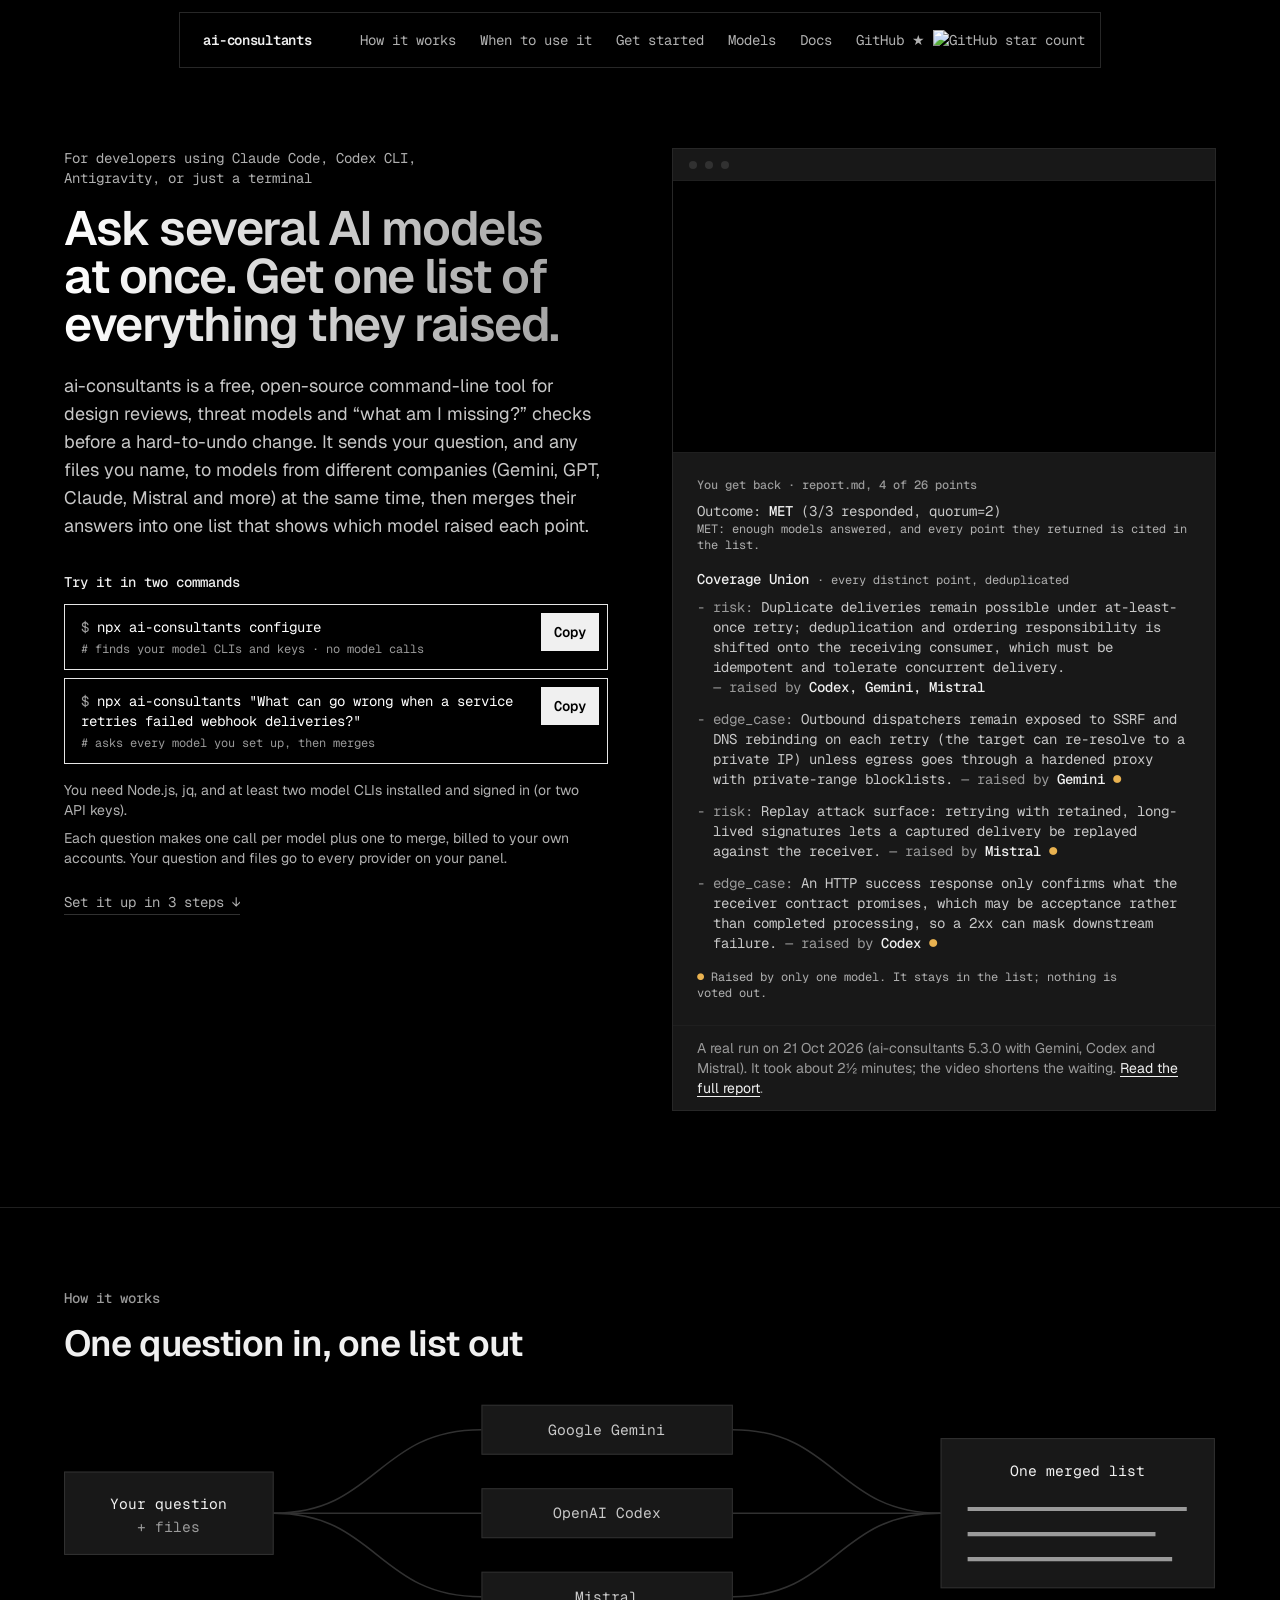
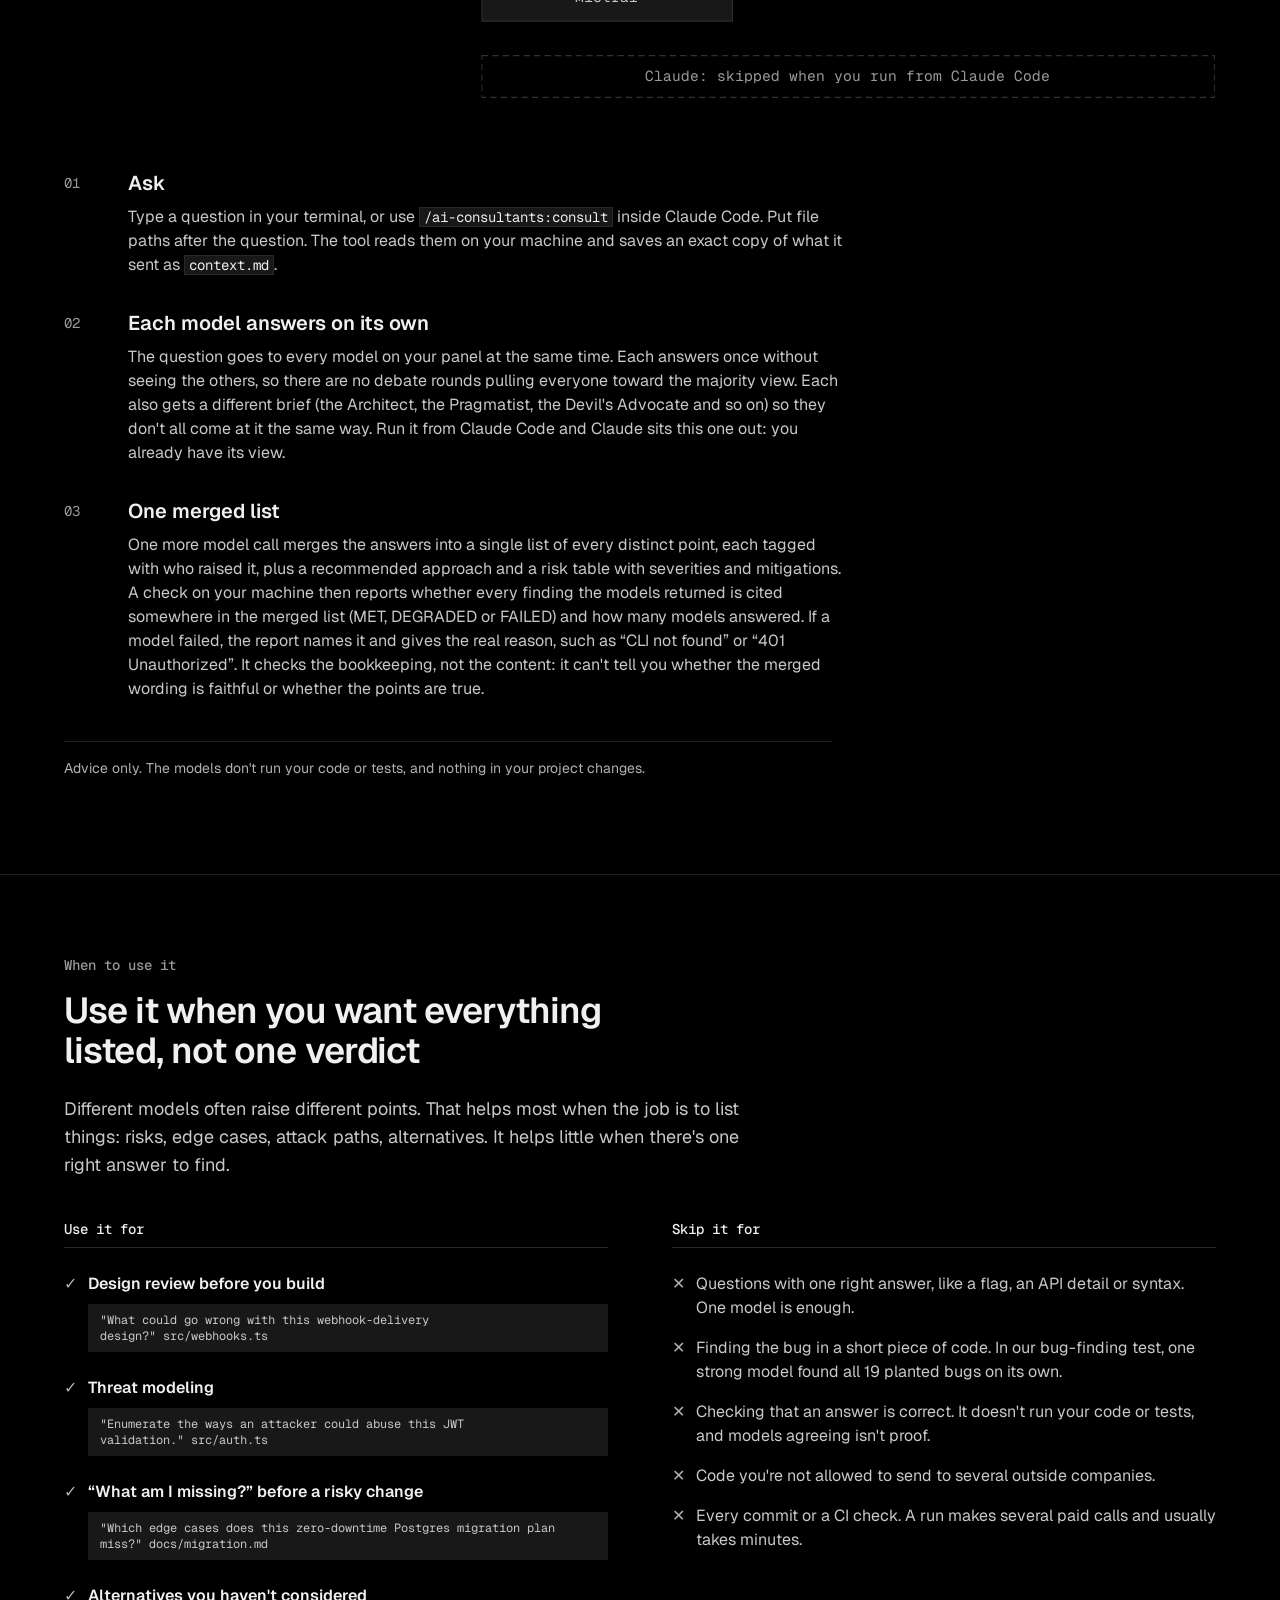
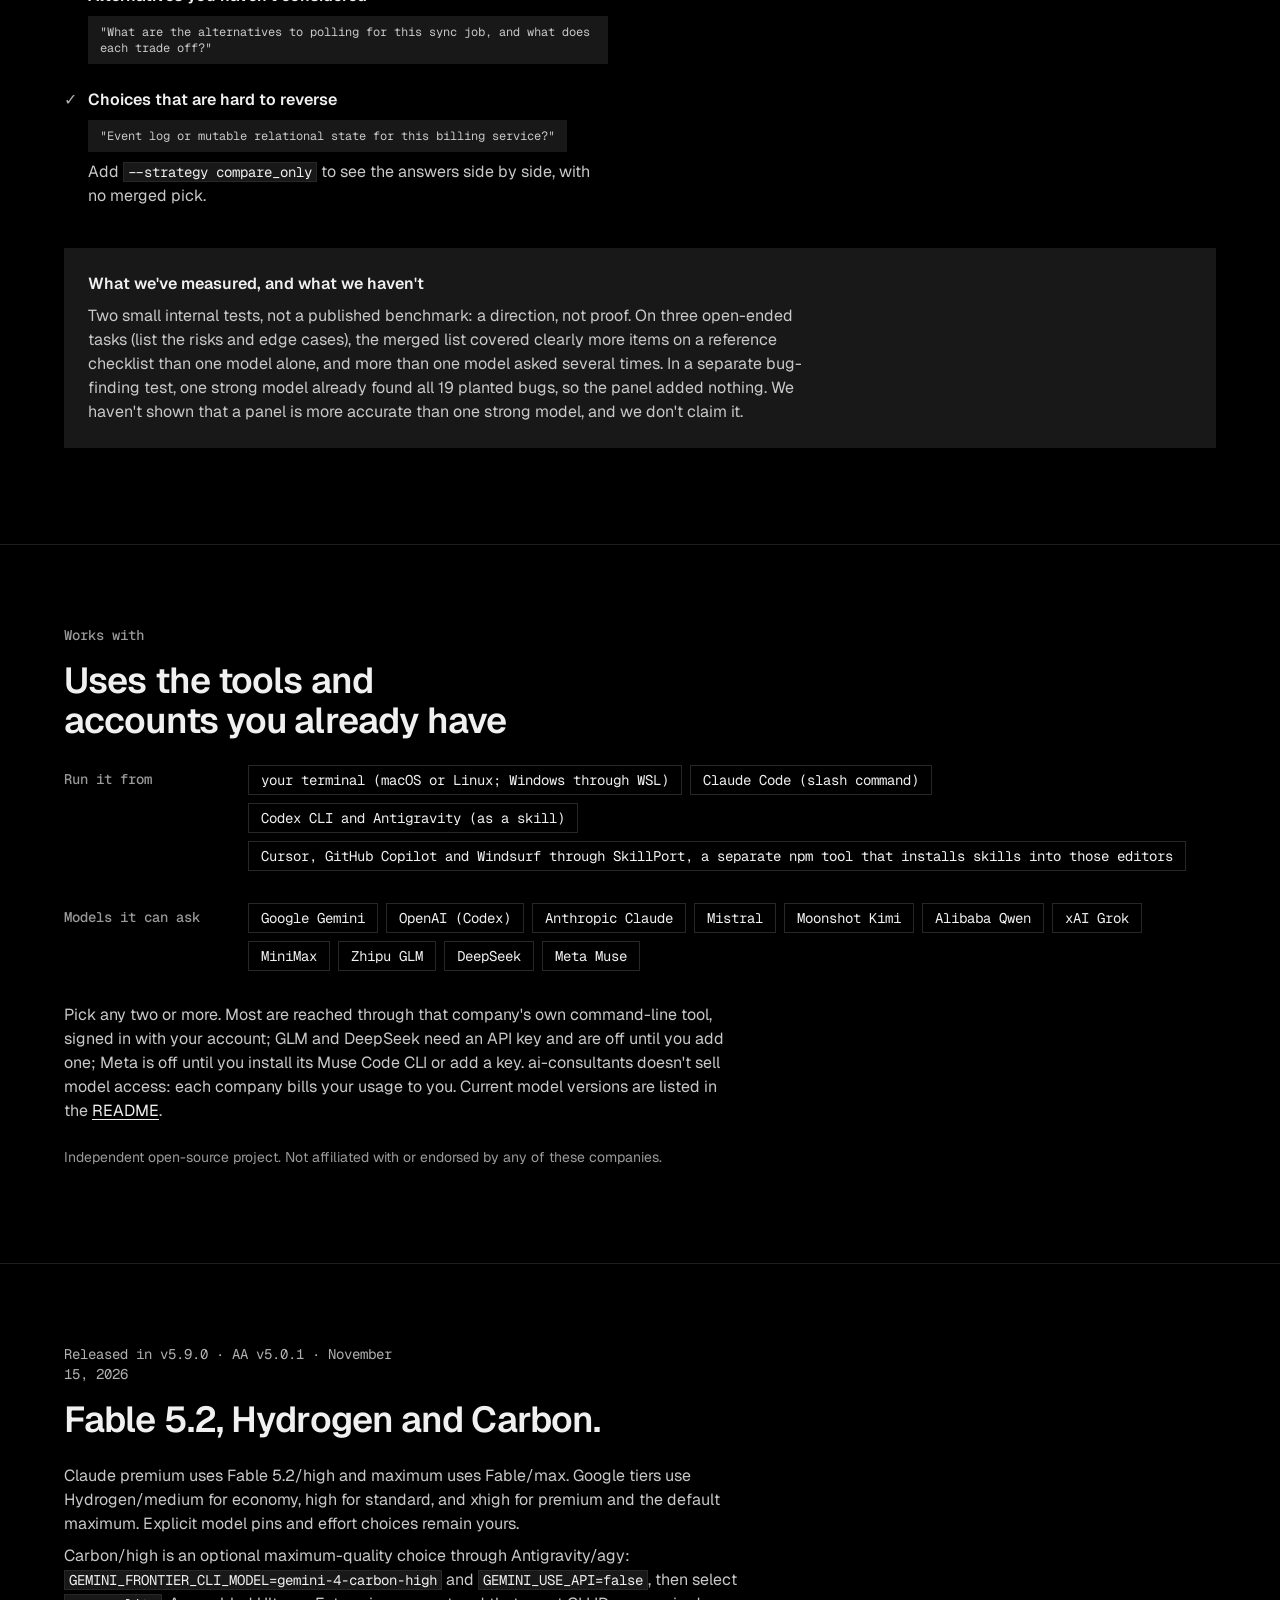
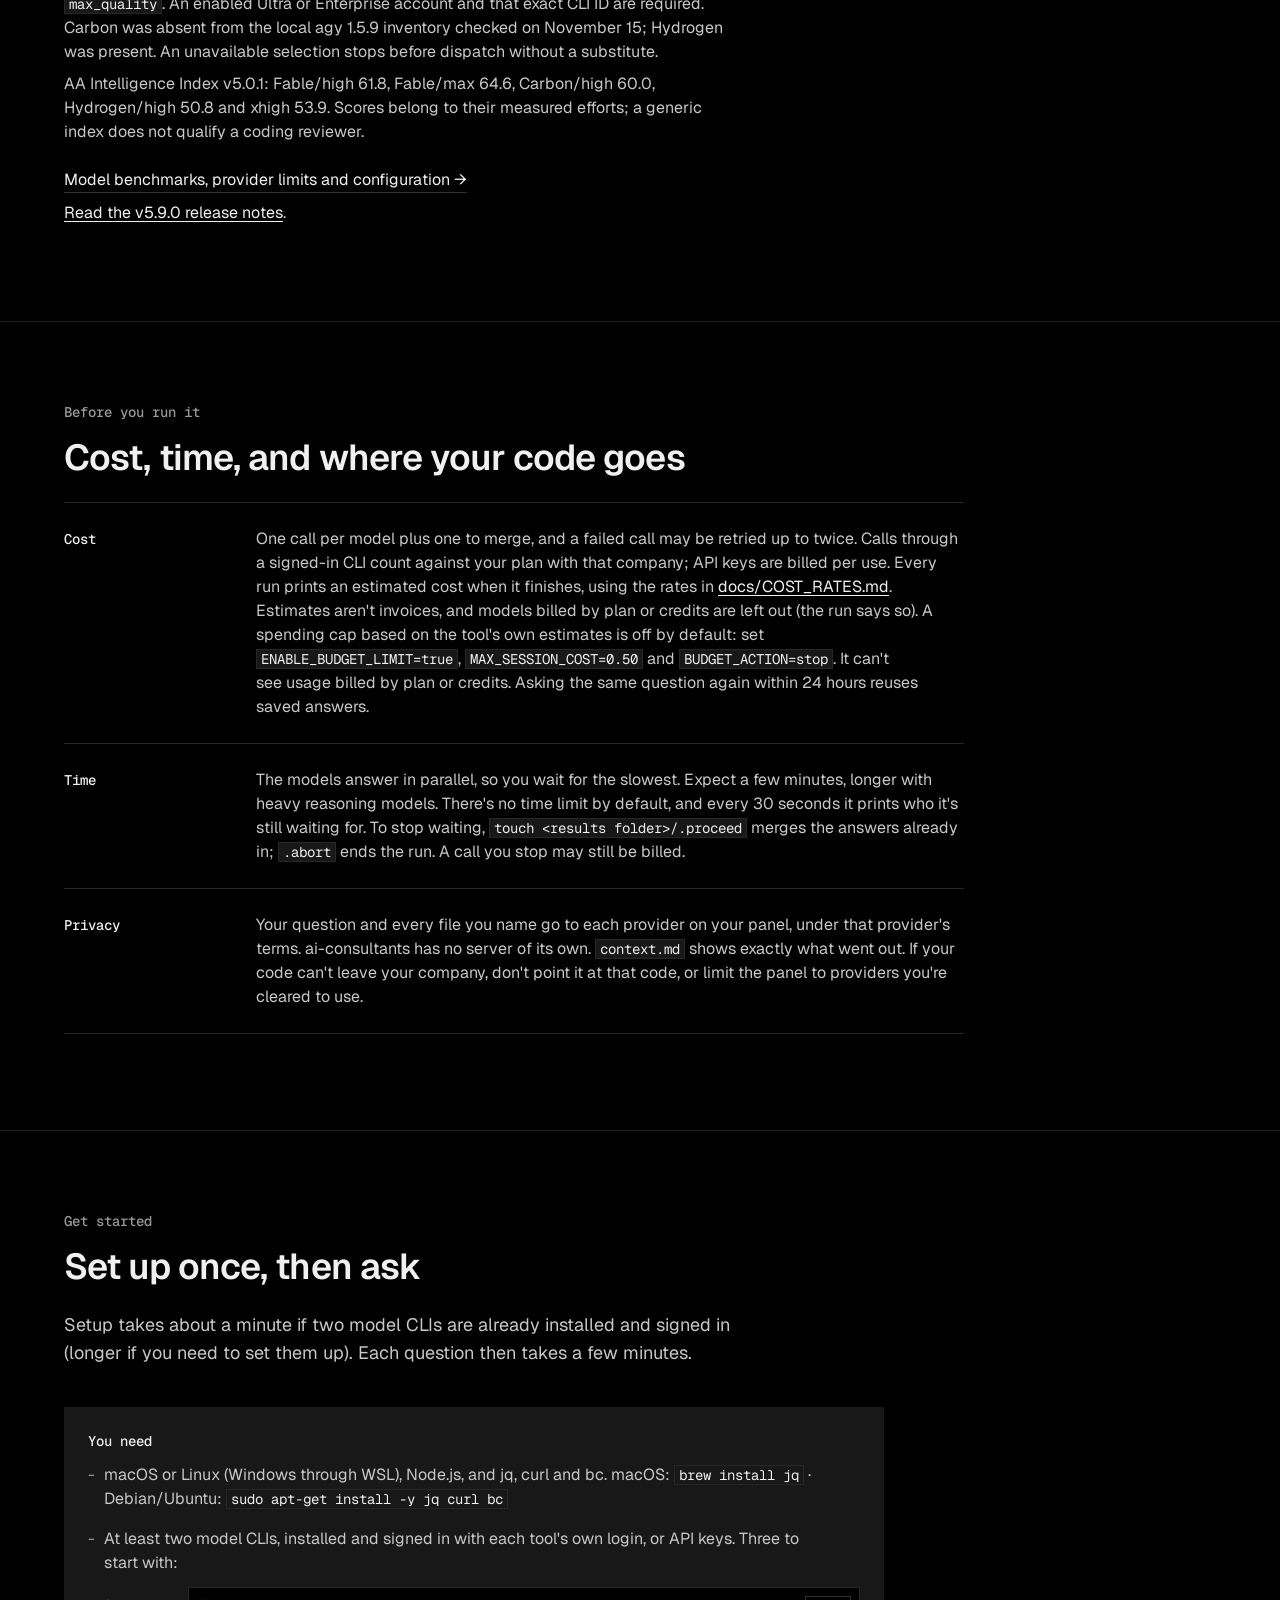
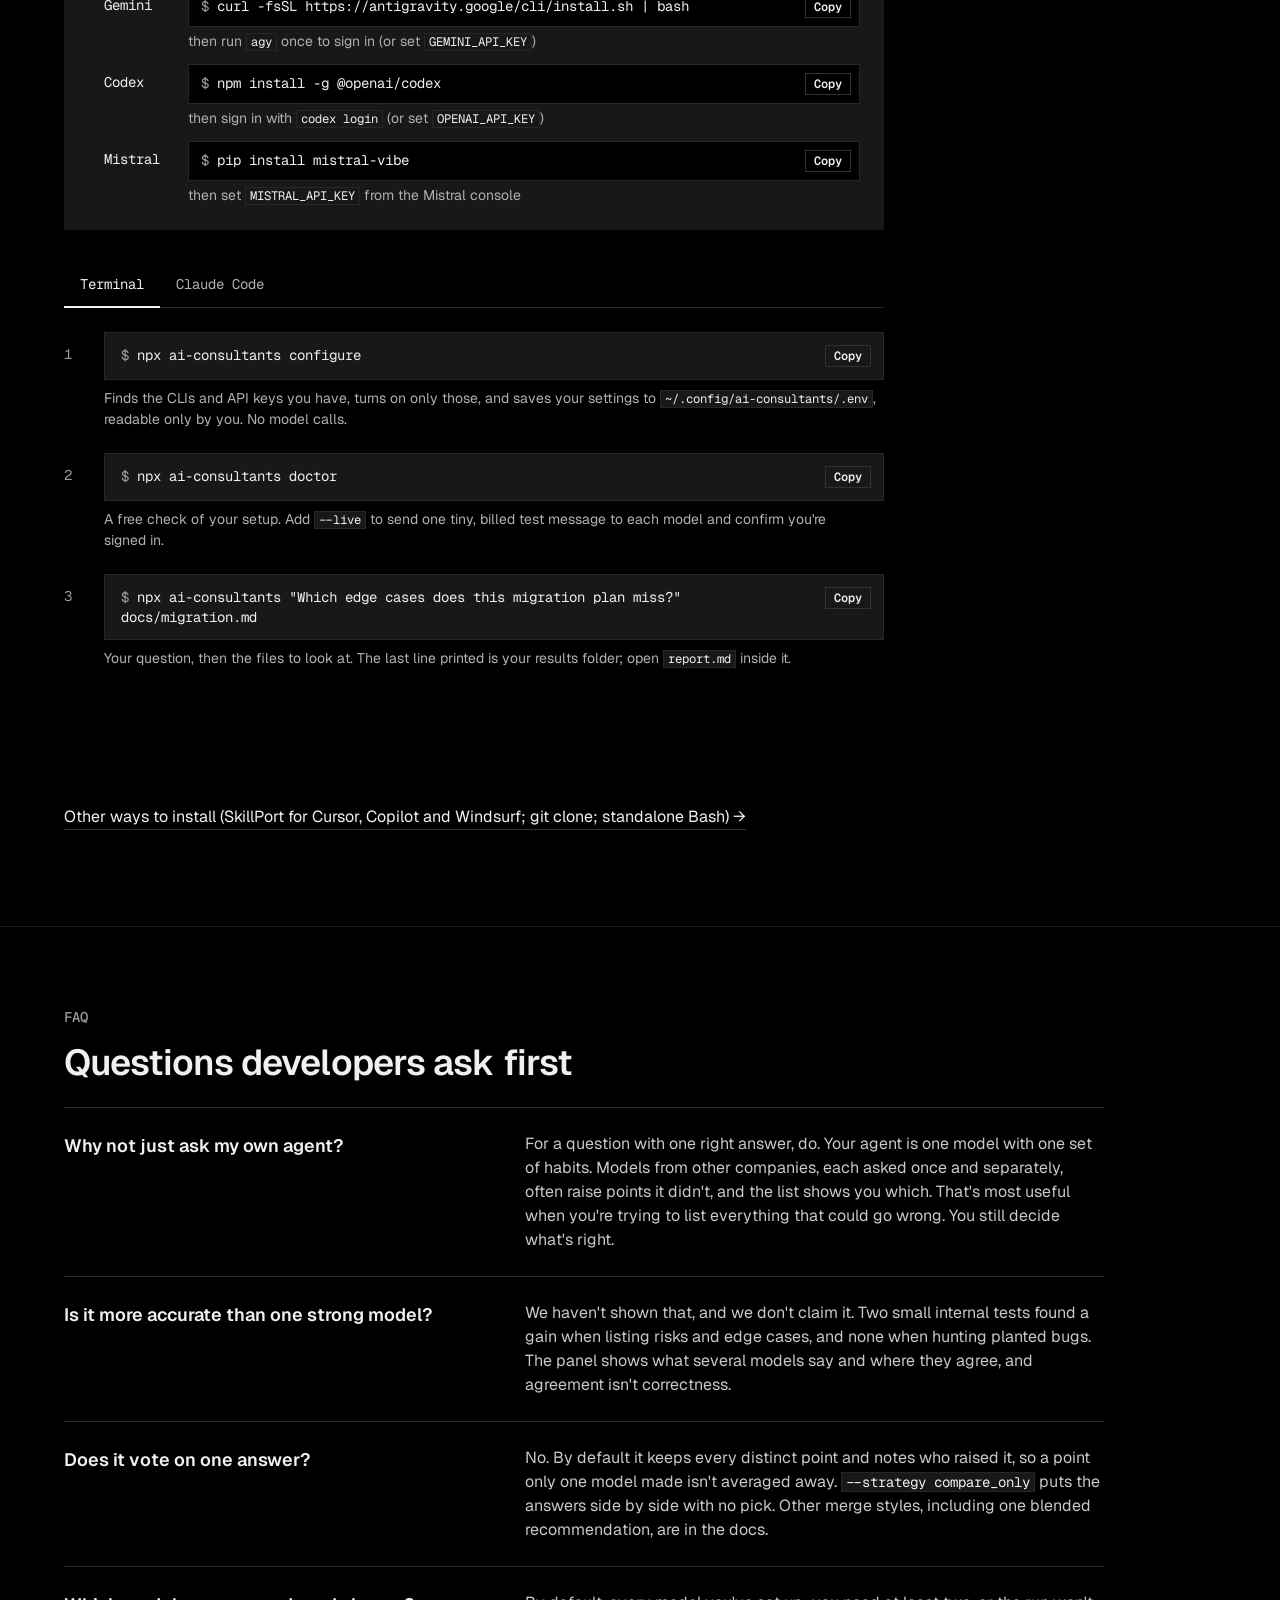
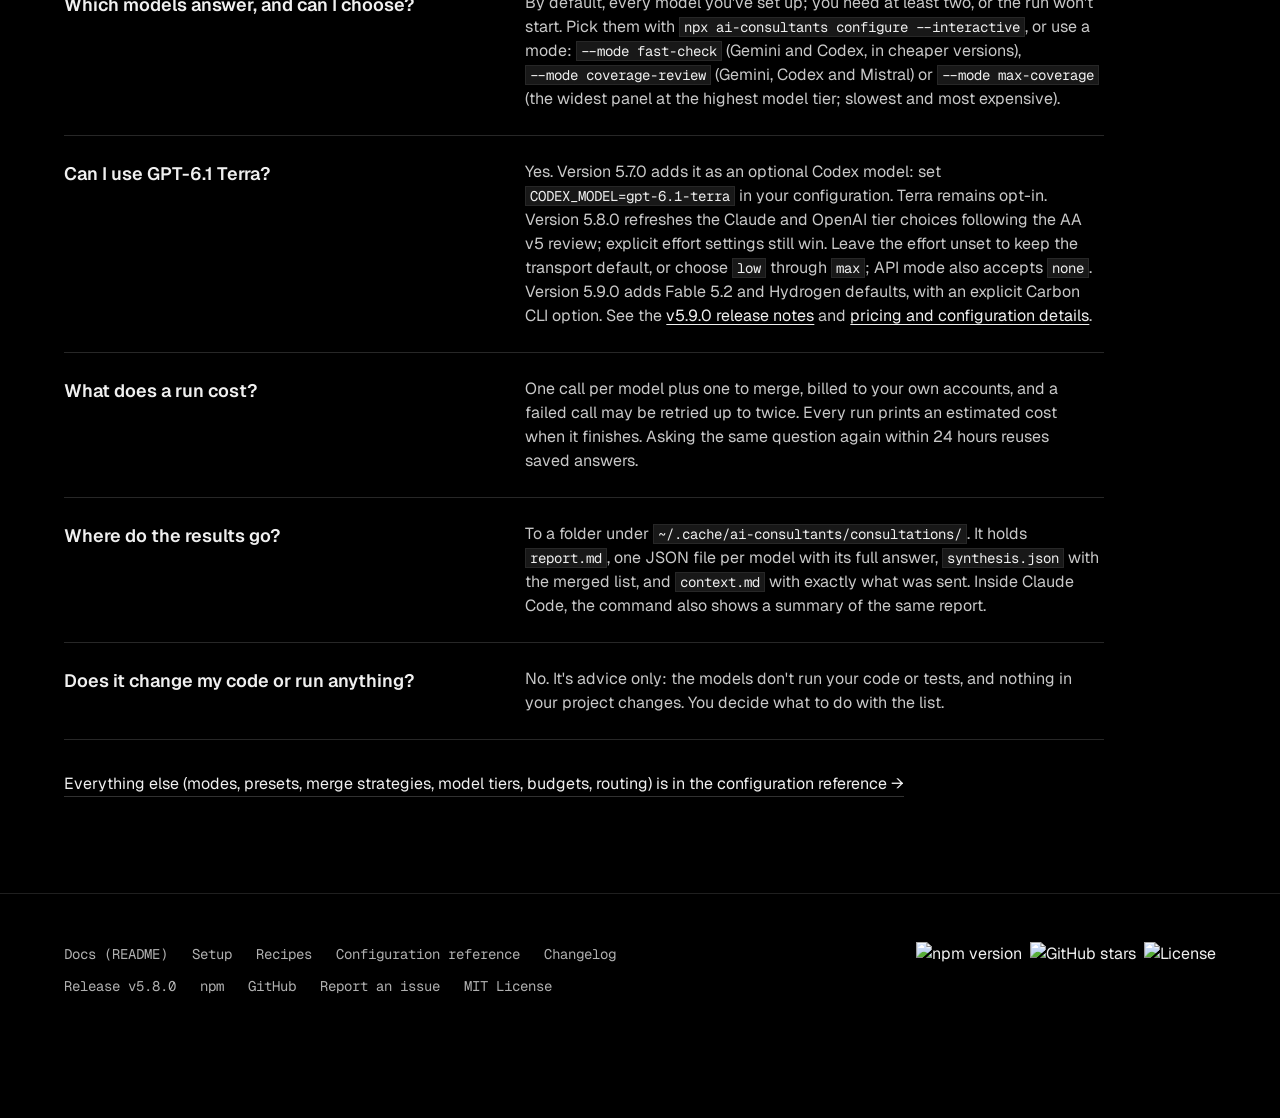
==== index.html @ 72840f50 "docs: publish ai-consultants 5.9.0 models and release documentation Synchronize the released model t" ====
<!DOCTYPE html>
<html lang="en">
<head>
    <meta charset="UTF-8">
    <meta name="viewport" content="width=device-width, initial-scale=1.0">
    <title>ai-consultants: ask several AI models at once, get one merged list</title>
    <meta name="description" content="Free open-source CLI: ask Gemini, GPT, Claude, Mistral and more the same coding question in parallel, get one merged list showing who raised each point.">
    <meta name="theme-color" content="#000000">

    <!-- SEO -->
    <link rel="canonical" href="https://aiconsultants.sh/">
    <meta name="robots" content="index, follow">
    <meta name="author" content="Matteo Scurati">
    <meta name="keywords" content="ai-consultants, multiple AI models, second opinion, design review, threat modeling, Claude Code skill, Codex, Gemini, Mistral, npx ai-consultants">

    <!-- Open Graph -->
    <meta property="og:type" content="website">
    <meta property="og:url" content="https://aiconsultants.sh/">
    <meta property="og:site_name" content="ai-consultants">
    <meta property="og:title" content="Ask several AI models at once. Get one list of everything they raised.">
    <meta property="og:description" content="One question, separate answers from models by different companies, one merged list that shows who raised what. Runs in your terminal or inside Claude Code and Codex.">
    <meta property="og:image" content="https://aiconsultants.sh/og-image.png">
    <meta property="og:image:width" content="1200">
    <meta property="og:image:height" content="630">
    <meta property="og:image:alt" content="A real ai-consultants run: one question, answers from Gemini, Codex and Mistral, and one merged list of risks and edge cases tagged with the models that raised each.">

    <!-- Twitter -->
    <meta name="twitter:card" content="summary_large_image">
    <meta name="twitter:title" content="Ask several AI models at once. Get one list of everything they raised.">
    <meta name="twitter:description" content="One question, separate answers from models by different companies, one merged list that shows who raised what. Runs in your terminal or inside Claude Code and Codex.">
    <meta name="twitter:image" content="https://aiconsultants.sh/og-image.png">
    <meta name="twitter:image:alt" content="A real ai-consultants run: one question, answers from Gemini, Codex and Mistral, and one merged list of risks and edge cases tagged with the models that raised each.">

    <!-- JSON-LD Structured Data (softwareVersion is rewritten at release by sync_site.sh) -->
    <script type="application/ld+json">
    {
        "@context": "https://schema.org",
        "@type": "SoftwareApplication",
        "name": "ai-consultants",
        "applicationCategory": "DeveloperApplication",
        "operatingSystem": "macOS, Linux, Windows (WSL)",
        "description": "Free open-source CLI: ask Gemini, GPT, Claude, Mistral and more the same coding question in parallel, get one merged list showing who raised each point.",
        "softwareVersion": "5.9.0",
        "license": "https://opensource.org/licenses/MIT",
        "url": "https://aiconsultants.sh",
        "author": {
            "@type": "Person",
            "name": "Matteo Scurati",
            "url": "https://github.com/matteoscurati"
        },
        "offers": {
            "@type": "Offer",
            "price": "0",
            "priceCurrency": "USD"
        },
        "installUrl": "https://www.npmjs.com/package/ai-consultants",
        "codeRepository": "https://github.com/reasance/ai-consultants"
    }
    </script>

    <script defer src="https://cloud.umami.is/script.js" data-website-id="ed9fc15a-2479-44ad-b6ff-e32001f8ea1d"></script>

    <link rel="preconnect" href="https://fonts.googleapis.com">
    <link rel="preconnect" href="https://fonts.gstatic.com" crossorigin>
    <link href="https://fonts.googleapis.com/css2?family=Geist:wght@400;500;600;700&amp;family=Geist+Mono:wght@400;500;600&amp;display=swap" rel="stylesheet">
    <link rel="icon" href="favicon.svg" type="image/svg+xml">
    <link rel="icon" href="favicon-32.png" type="image/png" sizes="32x32">
    <link rel="apple-touch-icon" href="apple-touch-icon.png">
    <script>
        // Motion is opt-in: only without reduced motion, and dropped if the page script never runs
        if (!(window.matchMedia && window.matchMedia('(prefers-reduced-motion: reduce)').matches)) {
            document.documentElement.classList.add('motion');
            setTimeout(function () { if (!window.__aicMotion) document.documentElement.classList.remove('motion'); }, 3000);
        }
    </script>
    <style>
        *, *::before, *::after { margin: 0; padding: 0; box-sizing: border-box; }

        :root {
            color-scheme: dark;
            --bg: #000000;
            --bg-elevated: #181818;
            --bg-card: #1F1F1F;
            --border: #1F1F1F;
            --border-light: #272727;
            --border-strong: #313131;
            --border-bright: #e6e6e6;
            --text: #f0f0f0;
            --text-body: #c8c8c8;
            --text-secondary: #b0b0b0;
            --text-muted: #9a9a9a;      /* about 7:1 on --bg */
            --accent: #e9b250;          /* one meaning only: raised by only one model */
            --font-body: 'Geist', system-ui, -apple-system, sans-serif;
            --font-mono: 'Geist Mono', ui-monospace, SFMono-Regular, Menlo, monospace;
            --gutter: 24px;
            /* Motion: --ease for UI states, --e/--e2/--io for the load and story choreography */
            --ease: cubic-bezier(0.22, 1, 0.36, 1);
            --e: cubic-bezier(0.16, 1, 0.3, 1);
            --e2: cubic-bezier(0.33, 1, 0.68, 1);
            --io: cubic-bezier(0.65, 0, 0.35, 1);
        }

        html { scroll-behavior: smooth; scroll-padding-top: 96px; -webkit-text-size-adjust: 100%; }

        body {
            font-family: var(--font-body);
            font-size: 16px;
            line-height: 24px;
            background: var(--bg);
            color: var(--text-body);
            -webkit-font-smoothing: antialiased;
            overflow-wrap: break-word;
        }

        h1, h2, h3 { text-wrap: balance; }
        p, li, dd { text-wrap: pretty; }

        a { color: var(--text); text-underline-offset: 3px; transition: color 0.3s var(--ease), border-color 0.3s var(--ease); }
        strong { color: var(--text); font-weight: 600; }

        code {
            font-family: var(--font-mono);
            font-size: 0.875em;
            color: var(--text);
            background: var(--bg-elevated);
            border: 1px solid var(--border-light);
            padding: 0 4px;
            overflow-wrap: anywhere;
        }

        :focus-visible { outline: 2px solid var(--text); outline-offset: 4px; }

        .sr-only {
            position: absolute; width: 1px; height: 1px; padding: 0; margin: -1px;
            overflow: hidden; clip: rect(0, 0, 0, 0); white-space: nowrap; border: 0;
        }

        .skip-link {
            position: absolute; left: 16px; top: -48px; z-index: 300;
            background: var(--text); color: var(--bg);
            font-family: var(--font-mono); font-size: 14px; line-height: 20px;
            padding: 8px 12px; text-decoration: none;
        }
        .skip-link:focus { top: 12px; }

        .container { max-width: 1200px; margin: 0 auto; padding: 0 var(--gutter); }
        .prose { max-width: 680px; }

        /* ——— NAV: floats off the top edge, sized to its content ——— */
        .site-nav {
            position: sticky; top: 12px; z-index: 100;
            margin-top: 12px;
            padding: 0 var(--gutter);
        }

        .nav-inner {
            position: relative; isolation: isolate;
            display: flex; align-items: center; justify-content: space-between; gap: 48px;
            width: fit-content; max-width: 100%;
            height: 56px; margin: 0 auto; padding: 0 16px 0 24px;
        }
        /* The blurred surface lives on a pseudo element, so the fixed mobile panel is not trapped by backdrop-filter */
        .nav-inner::before {
            content: ""; position: absolute; inset: 0; z-index: -1;
            background: rgba(0, 0, 0, 0.72);
            -webkit-backdrop-filter: blur(12px);
            backdrop-filter: blur(12px);
            border: 1px solid var(--border-light);
        }

        .wordmark {
            font-family: var(--font-mono);
            font-size: 14px; line-height: 20px; font-weight: 600;
            color: var(--text); text-decoration: none;
            letter-spacing: -0.02em;
        }

        .nav-links { display: flex; align-items: center; gap: 24px; list-style: none; }

        .nav-links a {
            font-family: var(--font-mono);
            font-size: 14px; line-height: 20px;
            color: var(--text-secondary);
            text-decoration: none;
            display: inline-flex; align-items: center; gap: 8px;
        }
        .nav-links a:hover { color: var(--text); }
        .nav-links a.current { color: var(--text); }
        .nav-links img { height: 20px; width: auto; display: block; }

        .menu-btn {
            display: none;
            align-items: center; gap: 12px;
            background: none; border: 1px solid var(--border-light);
            color: var(--text); cursor: pointer;
            font-family: var(--font-mono); font-size: 14px; line-height: 20px; font-weight: 600;
            padding: 4px 12px;
            transition: border-color 0.3s var(--ease), transform 0.3s var(--ease);
        }
        .menu-btn:hover { border-color: var(--text-muted); }
        .menu-btn:active { transform: scale(0.98); }
        .menu-btn .bars { position: relative; display: block; width: 16px; height: 12px; }
        .menu-btn .bars span {
            position: absolute; left: 0; right: 0; height: 2px; background: var(--text);
            transition: transform 0.5s var(--ease), opacity 0.3s var(--ease);
        }
        .menu-btn .bars span:nth-child(1) { top: 0; }
        .menu-btn .bars span:nth-child(2) { top: 5px; }
        .menu-btn .bars span:nth-child(3) { top: 10px; }
        .menu-btn[aria-expanded="true"] .bars span:nth-child(1) { transform: translateY(5px) rotate(45deg); }
        .menu-btn[aria-expanded="true"] .bars span:nth-child(2) { opacity: 0; }
        .menu-btn[aria-expanded="true"] .bars span:nth-child(3) { transform: translateY(-5px) rotate(-45deg); }

        /* ——— SHARED ——— */
        .section-label {
            font-family: var(--font-mono);
            font-size: 14px; line-height: 20px; font-weight: 500;
            color: var(--text-muted);
            margin-bottom: 16px;
        }

        section { padding: 80px 0 96px; border-bottom: 1px solid var(--border); }

        section h2 {
            font-size: 36px; line-height: 40px;
            font-weight: 600; letter-spacing: -0.025em;
            color: var(--text);
            margin-bottom: 24px;
            max-width: 680px;
        }

        .lead { font-size: 18px; line-height: 28px; color: var(--text-body); max-width: 680px; margin-bottom: 40px; }

        /* Command block: real text, wraps instead of scrolling, own copy button */
        .cmd {
            display: flex; align-items: flex-start; gap: 12px;
            background: var(--bg-elevated);
            border: 1px solid var(--border-light);
            padding: 12px 12px 12px 16px;
            font-family: var(--font-mono); font-size: 14px; line-height: 20px;
            color: var(--text);
        }
        .cmd-line { flex: 1; min-width: 0; white-space: pre-wrap; overflow-wrap: anywhere; }
        .cmd code.cmd-line { background: none; border: 0; padding: 0; font-size: inherit; color: inherit; }
        .prompt { color: var(--text-muted); user-select: none; -webkit-user-select: none; }

        .copy {
            flex: none;
            font-family: var(--font-mono); font-size: 12px; line-height: 16px; font-weight: 600;
            color: var(--text); background: transparent;
            border: 1px solid var(--border-strong);
            padding: 2px 8px; cursor: pointer;
            transition: border-color 0.3s var(--ease), background-color 0.3s var(--ease), transform 0.3s var(--ease);
        }
        .copy:hover { border-color: var(--text-muted); background: var(--bg-card); }
        .copy:active { transform: scale(0.98); }

        /* ——— HERO ——— */
        .hero { padding: 64px 0 96px; border-bottom: 1px solid var(--border); }

        .hero-grid { display: grid; grid-template-columns: minmax(0, 1fr); gap: 48px; }

        .eyebrow {
            font-family: var(--font-mono);
            font-size: 14px; line-height: 20px; color: var(--text-secondary);
            margin-bottom: 16px; max-width: 46ch;
        }

        .hero h1 {
            font-size: 36px; line-height: 40px;
            font-weight: 600; letter-spacing: -0.03em;
            color: var(--text);
            background: linear-gradient(90deg, #FFFFFF, #9B9B9B);
            -webkit-background-clip: text; background-clip: text;
            -webkit-text-fill-color: transparent;
            max-width: 680px;
            margin-bottom: 24px;
        }

        .subhead { font-size: 18px; line-height: 28px; color: var(--text-body); margin-bottom: 32px; max-width: 60ch; }

        .cta-label {
            font-family: var(--font-mono);
            font-size: 14px; line-height: 20px; font-weight: 500;
            color: var(--text); margin-bottom: 12px;
        }

        .cmd-hero {
            background: var(--bg);
            border-color: var(--border-bright);
            color: #fff;
        }
        .cmd-hero .copy {
            font-size: 14px; line-height: 20px;
            padding: 8px 12px; margin: -4px -4px -4px 0;
            background: var(--text); color: var(--bg);
            border-color: var(--text);
        }
        .cmd-hero .copy:hover { background: #fff; border-color: #fff; }

        .card-video { display: block; width: 100%; height: auto; background: var(--bg); border-bottom: 1px solid var(--border); }
        .cmd-hero + .cmd-hero { margin-top: 8px; }
        .cmd-hint { display: block; color: var(--text-muted); font-size: 12px; line-height: 16px; margin-top: 4px; user-select: none; -webkit-user-select: none; }
        .r-gloss { color: var(--text-secondary); font-size: 12px; line-height: 16px; font-weight: 400; }

        .cta-notes { margin-top: 16px; display: grid; gap: 8px; max-width: 60ch; }
        .cta-notes p { font-size: 14px; line-height: 20px; color: var(--text-secondary); }

        .quiet-link {
            display: inline-block; margin-top: 24px;
            font-family: var(--font-mono); font-size: 14px; line-height: 20px;
            color: var(--text-secondary); text-decoration: none;
            border-bottom: 1px solid var(--border-strong);
            padding-bottom: 2px;
        }
        .quiet-link:hover { color: var(--text); border-color: var(--text-muted); }

        /* Example card: selectable monospace text in a terminal frame */
        .card {
            background: var(--bg-elevated);
            border: 1px solid var(--border-light);
            min-width: 0;
        }

        .card-bar {
            display: flex; align-items: center; gap: 8px;
            height: 32px; padding: 0 16px;
            border-bottom: 1px solid var(--border);
        }
        .card-bar i { width: 8px; height: 8px; border-radius: 9999px; background: var(--border-strong); display: block; }

        .card-body { padding: 24px; font-family: var(--font-mono); font-size: 14px; line-height: 20px; }

        .card-label {
            font-size: 12px; line-height: 16px; font-weight: 500;
            color: var(--text-muted);
            margin-bottom: 8px;
        }

        .r-outcome { color: var(--text-body); }
        .r-outcome b { color: var(--text); font-weight: 500; }
        .r-head { color: var(--text); font-weight: 500; margin: 16px 0 8px; }

        /* The story keeps the list at its resting height, so the page never shifts */
        .r-clip { overflow: hidden; }
        .r-list { list-style: none; display: grid; gap: 12px; }
        .r-list li { display: grid; grid-template-columns: 16px minmax(0, 1fr); }
        .r-list li::before { content: "-"; color: var(--text-muted); }
        .kind { color: var(--text-muted); }
        .point { color: var(--text-body); }
        .by { color: var(--text-muted); white-space: nowrap; }
        .by b { color: var(--text); font-weight: 500; }
        .solo { color: var(--accent); display: inline-block; }

        .legend { margin-top: 16px; color: var(--text-secondary); font-size: 12px; line-height: 16px; }

        .show-all {
            margin-top: 16px;
            font-family: var(--font-mono); font-size: 12px; line-height: 16px; font-weight: 600;
            color: var(--text); background: none;
            border: 1px solid var(--border-strong);
            padding: 4px 8px; cursor: pointer;
            transition: border-color 0.3s var(--ease), transform 0.3s var(--ease);
        }
        .show-all:hover { border-color: var(--text-muted); }
        .show-all:active { transform: scale(0.98); }

        .card figcaption {
            border-top: 1px solid var(--border);
            padding: 12px 24px;
            font-size: 14px; line-height: 20px; color: var(--text-muted);
        }

        /* ——— HOW IT WORKS ——— */
        .pipeline {
            display: flex; flex-wrap: wrap; gap: 8px; align-items: center;
            margin-bottom: 40px;
            font-family: var(--font-mono); font-size: 14px; line-height: 20px;
            list-style: none;
        }
        .pipeline-step {
            padding: 8px 16px; border: 1px solid var(--border-light); color: var(--text-secondary);
            transition: border-color 0.3s var(--ease), color 0.3s var(--ease), background-color 0.3s var(--ease);
        }
        .pipeline-step.lit { border-color: var(--text-muted); color: var(--text); background: var(--bg-elevated); }
        .pipeline-arrow { color: var(--text-muted); }

        .diagram { display: none; margin: 0 0 64px; }
        .diagram svg { width: 100%; height: auto; display: block; overflow: visible; }
        .diagram .box { fill: var(--bg-elevated); stroke: var(--border-strong); transition: stroke 0.3s var(--ease); }
        .diagram .lit .box { stroke: var(--text); }
        .diagram .line { fill: none; stroke: var(--border-strong); stroke-width: 1.5; }
        .diagram .track { stroke: var(--border-light); stroke-width: 4; }
        .diagram .fill { stroke: var(--text-muted); stroke-width: 4; }
        .diagram .skip { fill: none; stroke: var(--border-strong); stroke-dasharray: 6 4; }
        .diagram text { font-family: var(--font-mono); font-size: 14px; fill: var(--text-body); transition: fill 0.3s var(--ease); }
        .diagram text.strong, .diagram .lit text { fill: var(--text); }
        .diagram text.dim { fill: var(--text-muted); }
        .diagram .pulse { fill: #fff; opacity: 0; }
        .diagram .halo { fill: #fff; opacity: 0; }

        .steps { list-style: none; display: grid; gap: 32px; }
        .step { display: grid; grid-template-columns: 48px minmax(0, 1fr); gap: 16px; }
        .step-num { font-family: var(--font-mono); font-size: 14px; line-height: 20px; color: var(--text-muted); padding-top: 4px; font-variant-numeric: tabular-nums; }
        .step:target .step-num { color: var(--text); }
        .step h3 { font-size: 20px; line-height: 28px; font-weight: 600; color: var(--text); margin-bottom: 8px; }
        .step p { font-size: 16px; line-height: 24px; color: var(--text-body); max-width: 65ch; }

        .footnote {
            margin-top: 40px; max-width: 768px;
            font-size: 14px; line-height: 20px; color: var(--text-secondary);
            border-top: 1px solid var(--border); padding-top: 16px;
        }

        /* ——— WHEN ——— */
        .when-grid { display: grid; grid-template-columns: minmax(0, 1fr); gap: 40px; margin-bottom: 40px; }

        .col-title {
            font-family: var(--font-mono);
            font-size: 14px; line-height: 20px; font-weight: 500;
            color: var(--text);
            padding-bottom: 8px; margin-bottom: 24px;
            border-bottom: 1px solid var(--border-light);
        }

        .use-list, .skip-list { list-style: none; display: grid; gap: 24px; }
        .use-list li, .skip-list li { position: relative; padding-left: 24px; font-size: 16px; line-height: 24px; }
        .use-list li::before, .skip-list li::before {
            position: absolute; left: 0; top: 0;
            font-family: var(--font-mono); color: var(--text-secondary);
        }
        .use-list li::before { content: "\2713"; }
        .skip-list li::before { content: "\2715"; }
        .skip-list { gap: 16px; }

        .situation { display: block; color: var(--text); font-weight: 600; margin-bottom: 8px; }
        .q {
            display: inline-block;
            font-family: var(--font-mono); font-size: 12px; line-height: 16px;
            color: var(--text-body);
            background: var(--bg-elevated);
            padding: 8px 12px;
            overflow-wrap: anywhere;
        }
        .q-extra { display: block; margin-top: 8px; color: var(--text-body); }

        .measured { background: var(--bg-elevated); padding: 24px; }
        .measured h3 { font-size: 16px; line-height: 24px; font-weight: 600; color: var(--text); margin-bottom: 8px; }
        .measured p { font-size: 16px; line-height: 24px; color: var(--text-body); max-width: 65ch; }

        /* ——— WORKS WITH ——— */
        .chip-row { display: grid; grid-template-columns: minmax(0, 1fr); gap: 12px; margin-bottom: 32px; }
        .row-label {
            font-family: var(--font-mono);
            font-size: 14px; line-height: 20px; font-weight: 500;
            color: var(--text-muted);
            padding-top: 4px;
        }
        .chips { list-style: none; display: flex; flex-wrap: wrap; gap: 8px; }
        .chips li {
            font-family: var(--font-mono); font-size: 14px; line-height: 20px;
            color: var(--text);
            border: 1px solid var(--border-light);
            padding: 4px 12px;
            transition: border-color 0.3s var(--ease), background-color 0.3s var(--ease);
        }
        .chips li.lit { border-color: var(--text-muted); background: var(--bg-elevated); }
        .works-note { max-width: 680px; font-size: 16px; line-height: 24px; color: var(--text-body); margin-top: 8px; }
        .small-print { margin-top: 24px; font-size: 14px; line-height: 20px; color: var(--text-muted); }

        /* ——— BEFORE YOU RUN ——— */
        .facts { display: grid; gap: 0; border-top: 1px solid var(--border-light); max-width: 900px; }
        .fact { display: grid; grid-template-columns: minmax(0, 1fr); gap: 8px; padding: 24px 0; border-bottom: 1px solid var(--border-light); }
        .fact dt {
            font-family: var(--font-mono);
            font-size: 14px; line-height: 20px; font-weight: 500;
            color: var(--text);
            padding-top: 2px;
        }
        .fact dd { font-size: 16px; line-height: 24px; color: var(--text-body); max-width: 70ch; }

        /* ——— GET STARTED ——— */
        .prereq { background: var(--bg-elevated); padding: 24px; margin-bottom: 32px; max-width: 820px; }
        .box-label {
            font-family: var(--font-mono);
            font-size: 14px; line-height: 20px; font-weight: 500;
            color: var(--text); margin-bottom: 12px;
        }
        .prereq > ul { list-style: none; display: grid; gap: 16px; }
        .prereq > ul > li { font-size: 16px; line-height: 24px; color: var(--text-body); padding-left: 16px; position: relative; }
        .prereq > ul > li::before { content: "-"; position: absolute; left: 0; color: var(--text-muted); }
        .cli-list { display: grid; gap: 12px; margin-top: 12px; }
        .cli-list > div { display: grid; grid-template-columns: minmax(0, 1fr); gap: 4px; }
        .cli-list dt { font-family: var(--font-mono); font-size: 14px; line-height: 20px; color: var(--text); }
        .cli-list dd { font-size: 14px; line-height: 20px; color: var(--text-secondary); }
        .cli-list .cmd { background: var(--bg); padding: 8px 8px 8px 12px; margin-bottom: 4px; }

        .tabs { max-width: 820px; }
        .tablist { display: flex; gap: 0; border-bottom: 1px solid var(--border-light); margin-bottom: 24px; flex-wrap: wrap; }
        .tab {
            font-family: var(--font-mono); font-size: 14px; line-height: 20px;
            color: var(--text-secondary); background: none;
            border: 0; border-bottom: 2px solid transparent;
            padding: 12px 16px; margin-bottom: -1px;
            cursor: pointer;
            transition: color 0.3s var(--ease), border-color 0.3s var(--ease);
        }
        .tab[aria-selected="true"] { color: var(--text); border-bottom-color: var(--text); }
        .tab:hover { color: var(--text); }
        .no-js .tablist { display: none; }
        .panel-title { display: none; }
        .no-js .panel-title { display: block; font-family: var(--font-mono); font-size: 14px; line-height: 20px; color: var(--text); margin: 24px 0 12px; }

        .setup-steps { list-style: none; display: grid; gap: 24px; }
        .setup-steps li { display: grid; grid-template-columns: 32px minmax(0, 1fr); gap: 8px; }
        .setup-n { font-family: var(--font-mono); font-size: 14px; line-height: 20px; color: var(--text-muted); padding-top: 12px; font-variant-numeric: tabular-nums; }
        .setup-steps p, .panel-text { font-size: 14px; line-height: 20px; color: var(--text-secondary); margin-top: 8px; }
        .cmd-stack { display: grid; gap: 12px; }
        .panel-text.then { margin: 8px 0 0; color: var(--text-body); }

        .warn {
            max-width: 820px; margin-top: 32px;
            background: var(--bg-elevated);
            padding: 16px 24px;
            font-size: 16px; line-height: 24px; color: var(--text-body);
        }

        .more-link {
            display: inline-block; margin-top: 24px;
            font-size: 16px; line-height: 24px; color: var(--text); text-decoration: none;
            border-bottom: 1px solid var(--border-strong);
        }
        .more-link:hover { border-color: var(--text); }

        /* ——— FAQ: question and answer side by side, always open ——— */
        .faq { max-width: 1040px; border-top: 1px solid var(--border-light); }
        .faq-item { display: grid; grid-template-columns: minmax(0, 1fr); gap: 8px; padding: 24px 0; border-bottom: 1px solid var(--border-light); }
        .faq dt { font-size: 18px; line-height: 28px; font-weight: 600; color: var(--text); }
        .faq dd { font-size: 16px; line-height: 24px; color: var(--text-body); max-width: 65ch; }
        .faq-more { margin-top: 32px; }

        /* ——— FOOTER ——— */
        footer { padding: 48px 0 64px; }
        .footer-main { display: flex; flex-wrap: wrap; justify-content: space-between; align-items: flex-start; gap: 24px; margin-bottom: 24px; }
        .footer-links { display: flex; flex-wrap: wrap; gap: 8px 24px; list-style: none; max-width: 680px; }
        .footer-links a {
            font-family: var(--font-mono); font-size: 14px; line-height: 20px;
            color: var(--text-secondary); text-decoration: none;
        }
        .footer-links a:hover { color: var(--text); }
        .shields { display: flex; flex-wrap: wrap; gap: 8px; align-items: center; }
        .shields a { display: inline-flex; }
        .shields img { height: 20px; width: auto; display: block; }
        .footer-fine { font-size: 12px; line-height: 16px; color: var(--text-muted); max-width: 820px; }
        .footer-fine a { color: var(--text-secondary); }

        /* ——— TOAST ——— */
        .toast {
            position: fixed; bottom: 24px; left: 50%;
            transform: translateX(-50%) translateY(16px);
            width: max-content; max-width: calc(100vw - 32px);
            font-family: var(--font-mono); font-size: 14px; line-height: 20px;
            color: var(--text); background: var(--bg-card);
            border: 1px solid var(--border-strong);
            padding: 8px 16px;
            opacity: 0; pointer-events: none;
            transition: opacity 0.3s var(--ease), transform 0.5s var(--ease);
            z-index: 200;
        }
        .toast.show { opacity: 1; transform: translateX(-50%) translateY(0); }

        /* ——— MOTION ———
           Only active when JS added html.motion (never under reduced motion), so without JS
           every element sits in its final state. */

        /* Page load: the hero copy and the example card rise and resolve from blur */
        .motion .k-up, .motion .k-left, .motion .k-pop, .motion .k-card, .motion .k-fade {
            transition: transform 1.05s var(--e) var(--d, 0s), opacity 0.75s var(--e2) var(--d, 0s), filter 0.75s var(--e2) var(--d, 0s);
        }
        .motion .k-card { transition-duration: 0.9s, 0.6s, 0.6s; }
        .motion .hero:not(.in) .k-up { opacity: 0; transform: translateY(10px); filter: blur(4px); }
        .motion .hero:not(.in) .k-left { opacity: 0; transform: translateX(-10px); filter: blur(4px); }
        .motion .hero:not(.in) .k-pop { opacity: 0; transform: scale(0.86); filter: blur(4px); }
        .motion .hero:not(.in) .k-card { opacity: 0; transform: translateY(24px) scale(0.985); filter: blur(6px); }
        .motion .hero:not(.in) .k-fade { opacity: 0; }

        .hero .eyebrow { --d: 0s; }
        .hero h1 { --d: 0.08s; }
        .hero .subhead { --d: 0.16s; }
        .hero .cta > :nth-child(1) { --d: 0.26s; }
        .hero .cta > :nth-child(2) { --d: 0.32s; }
        .hero .cta > :nth-child(3) { --d: 0.38s; }
        .hero .cta > :nth-child(4) { --d: 0.46s; }
        .hero .cta > :nth-child(5) { --d: 0.52s; }
        .hero .card { --d: 0.18s; }
        .hero .card-bar i:nth-child(1) { --d: 0.34s; }
        .hero .card-bar i:nth-child(2) { --d: 0.38s; }
        .hero .card-bar i:nth-child(3) { --d: 0.42s; }
        .hero .card-video { --d: 0.4s; }
        .hero .card-label { --d: 0.5s; }
        .hero .r-outcome { --d: 0.56s; }
        .hero .r-gloss { --d: 0.6s; }
        .hero .r-head { --d: 0.64s; }
        .hero .r-list > li:nth-child(1) { --d: 0.7s; }
        .hero .r-list > li:nth-child(2) { --d: 0.76s; }
        .hero .r-list > li:nth-child(3) { --d: 0.82s; }
        .hero .r-list > li:nth-child(4) { --d: 0.88s; }
        .hero .r-list > li:nth-child(2) .solo { --d: 0.86s; }
        .hero .r-list > li:nth-child(3) .solo { --d: 0.92s; }
        .hero .r-list > li:nth-child(4) .solo { --d: 0.98s; }
        .hero .legend, .hero .show-all { --d: 1s; }
        .hero figcaption { --d: 1.06s; }

        /* Diagram: nodes pop in reading order, connectors draw on, the merged list fills like progress */
        .motion .diagram .node { transform-box: fill-box; transform-origin: center; transition: transform 1.05s var(--e) var(--d, 0s), opacity 0.75s var(--e2) var(--d, 0s); }
        .motion .diagram:not(.in) .node { opacity: 0; transform: scale(0.86); }
        .motion .diagram .line, .motion .diagram .fill { stroke-dasharray: 1; transition: stroke-dashoffset 0.9s var(--io) var(--d, 0s); }
        .motion .diagram .fill { transition-duration: 0.7s; }
        .motion .diagram:not(.in) .line, .motion .diagram:not(.in) .fill { stroke-dashoffset: 1; }
        .motion .diagram .k-fade { transition: opacity 0.75s var(--e2) var(--d, 0s); }
        .motion .diagram:not(.in) .k-fade { opacity: 0; }
        .diagram .n-q { --d: 0s; }
        .diagram .in-path { --d: 0.12s; }
        .diagram .n-m1 { --d: 0.3s; }
        .diagram .n-m2 { --d: 0.36s; }
        .diagram .n-m3 { --d: 0.42s; }
        .diagram .out-path { --d: 0.5s; }
        .diagram .n-out { --d: 0.78s; }
        .diagram .fill:nth-of-type(1) { --d: 1s; }
        .diagram .fill:nth-of-type(2) { --d: 1.08s; }
        .diagram .fill:nth-of-type(3) { --d: 1.16s; }
        .diagram .n-skip { --d: 1.3s; }

        /* Text sections: rise and fade in once as they enter the viewport */
        .motion [data-reveal] { transition: opacity 0.7s var(--ease) var(--d, 0s), transform 0.7s var(--ease) var(--d, 0s); }
        .motion [data-reveal]:not(.in) { opacity: 0; transform: translateY(16px); }

        /* ——— RESPONSIVE ——— */
        @media (min-width: 640px) {
            code { white-space: nowrap; }
            .cmd code.cmd-line { white-space: pre-wrap; }
        }

        @media (min-width: 720px) {
            .cli-list > div { grid-template-columns: 72px minmax(0, 1fr); gap: 12px; }
            .cli-list dt { padding-top: 8px; }
            .chip-row { grid-template-columns: 168px minmax(0, 1fr); gap: 16px; }
            .fact { grid-template-columns: 168px minmax(0, 1fr); gap: 24px; }
        }

        @media (min-width: 860px) {
            .when-grid { grid-template-columns: repeat(2, minmax(0, 1fr)); gap: 64px; }
            .faq-item { grid-template-columns: minmax(0, 5fr) minmax(0, 7fr); gap: 48px; }
        }

        @media (min-width: 900px) {
            .diagram { display: block; }
            .pipeline { display: none; }
        }

        @media (min-width: 1024px) {
            .hero { padding-top: 80px; }
            .hero-grid { grid-template-columns: minmax(0, 1fr) minmax(0, 1fr); gap: 64px; align-items: start; }
            .hero h1 { font-size: 48px; line-height: 1; }
            .show-all { display: none; }
        }

        @media (max-width: 1023px) {
            .card.collapsed .r-list > li:nth-child(n+4):not(.leave) { display: none; }
        }

        @media (max-width: 859px) {
            .nav-inner { width: 100%; }
            .menu-btn { display: inline-flex; }
            .nav-links {
                position: fixed; inset: 0; z-index: -2;
                display: flex; flex-direction: column; align-items: flex-start; gap: 24px;
                background: var(--bg);
                padding: 96px var(--gutter) 48px;
                opacity: 0; visibility: hidden;
                transition: opacity 0.3s var(--ease), visibility 0s linear 0.3s;
            }
            .nav-links a { font-family: var(--font-body); font-size: 24px; line-height: 32px; font-weight: 600; color: var(--text); }
            .nav-links li { opacity: 0; transform: translateY(8px); transition: opacity 0.3s var(--ease), transform 0.5s var(--ease); }
            .nav-links.open { opacity: 1; visibility: visible; transition: opacity 0.3s var(--ease), visibility 0s; }
            .nav-links.open li { opacity: 1; transform: none; }
            .nav-links.open li:nth-child(2) { transition-delay: 60ms; }
            .nav-links.open li:nth-child(3) { transition-delay: 120ms; }
            .nav-links.open li:nth-child(4) { transition-delay: 180ms; }
            .nav-links.open li:nth-child(5) { transition-delay: 240ms; }
            .no-js .nav-links { position: static; z-index: auto; opacity: 1; visibility: visible; flex-direction: row; flex-wrap: wrap; gap: 16px; padding: 0 0 12px; background: none; }
            .no-js .nav-links li { opacity: 1; transform: none; }
            .no-js .nav-links a { font-family: var(--font-mono); font-size: 14px; line-height: 20px; font-weight: 400; }
            .no-js .nav-inner { flex-wrap: wrap; height: auto; padding-top: 12px; }
            .no-js .menu-btn { display: none; }
        }

        @media (max-width: 639px) {
            :root { --gutter: 16px; }
            section { padding: 64px 0 80px; }
            section h2 { font-size: 30px; line-height: 36px; }
            .hero { padding: 48px 0 80px; }
            .subhead { font-size: 16px; line-height: 24px; }
            .lead { font-size: 16px; line-height: 24px; }
            .cmd-hero { padding: 12px; }
            .card-body { padding: 16px; }
            .card figcaption { padding: 12px 16px; }
            .by { white-space: normal; }
            .prereq { padding: 16px; }
            .measured { padding: 16px; }
            .warn { padding: 16px; }
        }

        @media (prefers-reduced-motion: reduce) {
            html { scroll-behavior: auto; }
            *, *::before, *::after { transition: none !important; }
        }
    </style>
</head>
<body class="no-js">
<script>document.body.classList.remove('no-js');</script>

<a class="skip-link" href="#main">Skip to content</a>

<!-- NAV -->
<header class="site-nav">
    <nav class="container nav-inner" aria-label="Main">
        <a href="#top" class="wordmark">ai-consultants</a>
        <button class="menu-btn" type="button" aria-expanded="false" aria-controls="nav-links">
            <span class="bars" aria-hidden="true"><span></span><span></span><span></span></span>Menu
        </button>
        <ul class="nav-links" id="nav-links">
            <li><a href="#how-it-works">How it works</a></li>
            <li><a href="#when">When to use it</a></li>
            <li><a href="#get-started">Get started</a></li>
            <li><a href="/docs/">Models</a></li>
            <li><a href="/docs/overview.html">Docs</a></li>
            <li><a href="https://github.com/reasance/ai-consultants" target="_blank" rel="noopener">GitHub <span aria-hidden="true">&#9733;</span><img src="https://img.shields.io/github/stars/reasance/ai-consultants?style=flat-square&amp;label=&amp;labelColor=141414&amp;color=1f1f1f" alt="GitHub star count" height="20" loading="lazy"></a></li>
        </ul>
    </nav>
</header>

<main id="main">

<!-- HERO -->
<div class="hero" id="top">
    <div class="container hero-grid">
        <div class="hero-copy">
            <p class="eyebrow k-up">For developers using Claude Code, Codex CLI, Antigravity, or just a terminal</p>
            <h1 class="k-up">Ask several AI models at once. Get one list of everything they raised.</h1>
            <p class="subhead k-up">ai-consultants is a free, open-source command-line tool for design reviews, threat models and &ldquo;what am I missing?&rdquo; checks before a hard-to-undo change. It sends your question, and any files you name, to models from different companies (Gemini, GPT, Claude, Mistral and more) at the same time, then merges their answers into one list that shows which model raised each point.</p>

            <div class="cta" role="group" aria-labelledby="try-label">
                <div class="cta-label k-up" id="try-label">Try it in two commands</div>
                <div class="cmd cmd-hero k-up">
                    <code class="cmd-line"><span class="prompt" aria-hidden="true">$ </span><span class="cmd-text">npx ai-consultants configure</span><span class="cmd-hint"># finds your model CLIs and keys &middot; no model calls</span></code>
                    <button class="copy" type="button" data-copy aria-label="Copy the configure command">Copy</button>
                </div>
                <div class="cmd cmd-hero k-up">
                    <code class="cmd-line"><span class="prompt" aria-hidden="true">$ </span><span class="cmd-text">npx ai-consultants "What can go wrong when a service retries failed webhook deliveries?"</span><span class="cmd-hint"># asks every model you set up, then merges</span></code>
                    <button class="copy" type="button" data-copy aria-label="Copy the question command">Copy</button>
                </div>
                <div class="cta-notes k-up">
                    <p>You need Node.js, jq, and at least two model CLIs installed and signed in (or two API keys).</p>
                    <p>Each question makes one call per model plus one to merge, billed to your own accounts. Your question and files go to every provider on your panel.</p>
                </div>
                <a class="quiet-link k-up" href="#get-started">Set it up in 3 steps &darr;</a>
            </div>
        </div>

        <figure class="card k-card" id="example" aria-label="A real run: what you ask and what you get back">
            <div class="card-bar" aria-hidden="true"><i class="k-pop"></i><i class="k-pop"></i><i class="k-pop"></i></div>
            <video class="card-video k-fade" autoplay muted loop playsinline preload="metadata" poster="demo/poster.png" width="1240" height="954" aria-label="Terminal recording of a real run: npx ai-consultants asks Gemini, Codex and Mistral what can go wrong when a service retries failed webhook deliveries, then prints the merged list with the models that raised each point.">
                <source src="demo/run.webm" type="video/webm">
                <source src="demo/run.mp4" type="video/mp4">
            </video>
            <div class="card-body">
                <div class="card-label k-up">You get back <span class="fname">&middot; report.md, 4 of 26 points</span></div>
                <div class="report">
                    <p class="r-outcome k-up">Outcome: <b>MET</b> (3/3 responded, quorum=2)</p>
                    <p class="r-gloss k-up">MET: enough models answered, and every point they returned is cited in the list.</p>
                    <p class="r-head k-up">Coverage Union <span class="r-gloss">&middot; every distinct point, deduplicated</span></p>
                    <div class="r-clip"><ul class="r-list">
                        <li class="k-left"><span><span class="kind">risk:</span> <span class="point">Duplicate deliveries remain possible under at-least-once retry; deduplication and ordering responsibility is shifted onto the receiving consumer, which must be idempotent and tolerate concurrent delivery.</span> <span class="by">&mdash; raised by <b>Codex, Gemini, Mistral</b></span></span></li>
                        <li class="k-left"><span><span class="kind">edge_case:</span> <span class="point">Outbound dispatchers remain exposed to SSRF and DNS rebinding on each retry (the target can re-resolve to a private IP) unless egress goes through a hardened proxy with private-range blocklists.</span> <span class="by">&mdash; raised by <b>Gemini</b> <span class="solo k-pop"><span aria-hidden="true">&#9679;</span><span class="sr-only">(raised by only one model)</span></span></span></span></li>
                        <li class="k-left"><span><span class="kind">risk:</span> <span class="point">Replay attack surface: retrying with retained, long-lived signatures lets a captured delivery be replayed against the receiver.</span> <span class="by">&mdash; raised by <b>Mistral</b> <span class="solo k-pop"><span aria-hidden="true">&#9679;</span><span class="sr-only">(raised by only one model)</span></span></span></span></li>
                        <li class="k-left"><span><span class="kind">edge_case:</span> <span class="point">An HTTP success response only confirms what the receiver contract promises, which may be acceptance rather than completed processing, so a 2xx can mask downstream failure.</span> <span class="by">&mdash; raised by <b>Codex</b> <span class="solo k-pop"><span aria-hidden="true">&#9679;</span><span class="sr-only">(raised by only one model)</span></span></span></span></li>
                    </ul></div>
                </div>
                <button class="show-all k-up" type="button" aria-expanded="false" hidden>Show all</button>
                <p class="legend k-up"><span class="solo" aria-hidden="true">&#9679;</span> Raised by only one model. It stays in the list; nothing is voted out.</p>
            </div>
            <figcaption class="k-up">A real run on 21 Oct 2026 (ai-consultants 5.3.0 with Gemini, Codex and Mistral). It took about 2&frac12; minutes; the video shortens the waiting. <a href="https://github.com/reasance/aiconsultants.sh/blob/main/demo/report.md" target="_blank" rel="noopener">Read the full report</a>.</figcaption>
        </figure>
    </div>
</div>

<!-- HOW IT WORKS -->
<section id="how-it-works" aria-labelledby="how-title">
    <div class="container">
        <div class="section-label">How it works</div>
        <h2 id="how-title">One question in, one list out</h2>

        <ol class="pipeline" aria-label="Pipeline">
            <li class="pipeline-step">Ask</li>
            <li class="pipeline-arrow" aria-hidden="true">&rarr;</li>
            <li class="pipeline-step">Each model answers on its own</li>
            <li class="pipeline-arrow" aria-hidden="true">&rarr;</li>
            <li class="pipeline-step">One merged list</li>
        </ol>

        <figure class="diagram">
            <svg viewBox="0 0 1104 304" role="img" aria-labelledby="dg-title">
                <title id="dg-title">Your question and files go to Google Gemini, OpenAI Codex and Mistral, whose answers merge into one list. Claude is skipped when you run from Claude Code.</title>
                <path class="line in-path" pathLength="1" d="M201 120 C 300 120, 300 40, 400 40"/>
                <path class="line in-path" pathLength="1" d="M201 120 L 400 120"/>
                <path class="line in-path" pathLength="1" d="M201 120 C 300 120, 300 200, 400 200"/>
                <path class="line out-path" pathLength="1" d="M641 40 C 740 40, 740 120, 840 120"/>
                <path class="line out-path" pathLength="1" d="M641 120 L 840 120"/>
                <path class="line out-path" pathLength="1" d="M641 200 C 740 200, 740 120, 840 120"/>

                <g class="node n-q">
                    <rect class="box" x="0.5" y="80.5" width="200" height="79"/>
                    <text class="strong" x="100" y="116" text-anchor="middle">Your question</text>
                    <text class="dim" x="100" y="138" text-anchor="middle">+ files</text>
                </g>

                <g class="node n-m n-m1">
                    <rect class="box" x="400.5" y="16.5" width="240" height="47"/>
                    <text x="520" y="45" text-anchor="middle">Google Gemini</text>
                </g>
                <g class="node n-m n-m2">
                    <rect class="box" x="400.5" y="96.5" width="240" height="47"/>
                    <text x="520" y="125" text-anchor="middle">OpenAI Codex</text>
                </g>
                <g class="node n-m n-m3">
                    <rect class="box" x="400.5" y="176.5" width="240" height="47"/>
                    <text x="520" y="205" text-anchor="middle">Mistral</text>
                </g>

                <g class="node n-out">
                    <rect class="box" x="840.5" y="48.5" width="262" height="143"/>
                    <text class="strong" x="971" y="84" text-anchor="middle">One merged list</text>
                    <line class="track" x1="866" y1="116" x2="1076" y2="116"/>
                    <line class="track" x1="866" y1="140" x2="1046" y2="140"/>
                    <line class="track" x1="866" y1="164" x2="1062" y2="164"/>
                </g>
                <g class="fills">
                    <line class="fill" pathLength="1" x1="866" y1="116" x2="1076" y2="116"/>
                    <line class="fill" pathLength="1" x1="866" y1="140" x2="1046" y2="140"/>
                    <line class="fill" pathLength="1" x1="866" y1="164" x2="1062" y2="164"/>
                </g>

                <g class="n-skip k-fade">
                    <rect class="skip" x="400.5" y="256.5" width="702" height="40"/>
                    <text class="dim" x="751" y="281" text-anchor="middle">Claude: skipped when you run from Claude Code</text>
                </g>
            </svg>
        </figure>

        <ol class="steps">
            <li class="step" id="step-1">
                <span class="step-num" aria-hidden="true">01</span>
                <div>
                    <h3>Ask</h3>
                    <p>Type a question in your terminal, or use <code>/ai-consultants:consult</code> inside Claude Code. Put file paths after the question. The tool reads them on your machine and saves an exact copy of what it sent as <code>context.md</code>.</p>
                </div>
            </li>
            <li class="step" id="step-2">
                <span class="step-num" aria-hidden="true">02</span>
                <div>
                    <h3>Each model answers on its own</h3>
                    <p>The question goes to every model on your panel at the same time. Each answers once without seeing the others, so there are no debate rounds pulling everyone toward the majority view. Each also gets a different brief (the Architect, the Pragmatist, the Devil's Advocate and so on) so they don't all come at it the same way. Run it from Claude Code and Claude sits this one out: you already have its view.</p>
                </div>
            </li>
            <li class="step" id="step-3">
                <span class="step-num" aria-hidden="true">03</span>
                <div>
                    <h3>One merged list</h3>
                    <p>One more model call merges the answers into a single list of every distinct point, each tagged with who raised it, plus a recommended approach and a risk table with severities and mitigations. A check on your machine then reports whether every finding the models returned is cited somewhere in the merged list (MET, DEGRADED or FAILED) and how many models answered. If a model failed, the report names it and gives the real reason, such as &ldquo;CLI not found&rdquo; or &ldquo;401 Unauthorized&rdquo;. It checks the bookkeeping, not the content: it can't tell you whether the merged wording is faithful or whether the points are true.</p>
                </div>
            </li>
        </ol>

        <p class="footnote">Advice only. The models don't run your code or tests, and nothing in your project changes.</p>
    </div>
</section>

<!-- WHEN TO USE IT -->
<section id="when" aria-labelledby="when-title">
    <div class="container">
        <div class="section-label">When to use it</div>
        <h2 id="when-title">Use it when you want everything listed, not one verdict</h2>
        <p class="lead">Different models often raise different points. That helps most when the job is to list things: risks, edge cases, attack paths, alternatives. It helps little when there's one right answer to find.</p>

        <div class="when-grid">
            <div>
                <h3 class="col-title">Use it for</h3>
                <ul class="use-list">
                    <li><span class="situation">Design review before you build</span><span class="q">"What could go wrong with this webhook-delivery design?" src/webhooks.ts</span></li>
                    <li><span class="situation">Threat modeling</span><span class="q">"Enumerate the ways an attacker could abuse this JWT validation." src/auth.ts</span></li>
                    <li><span class="situation">&ldquo;What am I missing?&rdquo; before a risky change</span><span class="q">"Which edge cases does this zero-downtime Postgres migration plan miss?" docs/migration.md</span></li>
                    <li><span class="situation">Alternatives you haven't considered</span><span class="q">"What are the alternatives to polling for this sync job, and what does each trade off?"</span></li>
                    <li><span class="situation">Choices that are hard to reverse</span><span class="q">"Event log or mutable relational state for this billing service?"</span><span class="q-extra">Add <code>--strategy compare_only</code> to see the answers side by side, with no merged pick.</span></li>
                </ul>
            </div>
            <div>
                <h3 class="col-title">Skip it for</h3>
                <ul class="skip-list">
                    <li>Questions with one right answer, like a flag, an API detail or syntax. One model is enough.</li>
                    <li>Finding the bug in a short piece of code. In our bug-finding test, one strong model found all 19 planted bugs on its own.</li>
                    <li>Checking that an answer is correct. It doesn't run your code or tests, and models agreeing isn't proof.</li>
                    <li>Code you're not allowed to send to several outside companies.</li>
                    <li>Every commit or a CI check. A run makes several paid calls and usually takes minutes.</li>
                </ul>
            </div>
        </div>

        <div class="measured">
            <h3>What we've measured, and what we haven't</h3>
            <p>Two small internal tests, not a published benchmark: a direction, not proof. On three open-ended tasks (list the risks and edge cases), the merged list covered clearly more items on a reference checklist than one model alone, and more than one model asked several times. In a separate bug-finding test, one strong model already found all 19 planted bugs, so the panel added nothing. We haven't shown that a panel is more accurate than one strong model, and we don't claim it.</p>
        </div>
    </div>
</section>

<!-- WORKS WITH -->
<section id="works-with" aria-labelledby="works-title">
    <div class="container">
        <div class="section-label">Works with</div>
        <h2 id="works-title">Uses the tools and accounts you already have</h2>

        <div class="chip-row">
            <h3 class="row-label">Run it from</h3>
            <ul class="chips">
                <li>your terminal (macOS or Linux; Windows through WSL)</li>
                <li>Claude Code (slash command)</li>
                <li>Codex CLI and Antigravity (as a skill)</li>
                <li>Cursor, GitHub Copilot and Windsurf through SkillPort, a separate npm tool that installs skills into those editors</li>
            </ul>
        </div>

        <div class="chip-row">
            <h3 class="row-label">Models it can ask</h3>
            <ul class="chips">
                <li>Google Gemini</li>
                <li>OpenAI (Codex)</li>
                <li>Anthropic Claude</li>
                <li>Mistral</li>
                <li>Moonshot Kimi</li>
                <li>Alibaba Qwen</li>
                <li>xAI Grok</li>
                <li>MiniMax</li>
                <li>Zhipu GLM</li>
                <li>DeepSeek</li>
                <li>Meta Muse</li>
            </ul>
        </div>

        <p class="works-note">Pick any two or more. Most are reached through that company's own command-line tool, signed in with your account; GLM and DeepSeek need an API key and are off until you add one; Meta is off until you install its Muse Code CLI or add a key. ai-consultants doesn't sell model access: each company bills your usage to you. Current model versions are listed in the <a href="https://github.com/reasance/ai-consultants/blob/v5.9.0/README.md#consultants" target="_blank" rel="noopener">README</a>.</p>

        <p class="small-print">Independent open-source project. Not affiliated with or endorsed by any of these companies.</p>
    </div>
</section>

<!-- BEFORE YOU RUN IT -->
<section id="models" aria-labelledby="models-title">
    <div class="container">
        <p class="eyebrow">Released in v5.9.0 · AA v5.0.1 · November 15, 2026</p>
        <h2 id="models-title">Fable 5.2, Hydrogen and Carbon.</h2>
        <p class="works-note">Claude premium uses Fable 5.2/high and maximum uses Fable/max. Google tiers use Hydrogen/medium for economy, high for standard, and xhigh for premium and the default maximum. Explicit model pins and effort choices remain yours.</p>
        <p class="works-note">Carbon/high is an optional maximum-quality choice through Antigravity/agy: <code>GEMINI_FRONTIER_CLI_MODEL=gemini-4-carbon-high</code> and <code>GEMINI_USE_API=false</code>, then select <code>max_quality</code>. An enabled Ultra or Enterprise account and that exact CLI ID are required. Carbon was absent from the local agy 1.5.9 inventory checked on November 15; Hydrogen was present. An unavailable selection stops before dispatch without a substitute.</p>
        <p class="works-note">AA Intelligence Index v5.0.1: Fable/high 61.8, Fable/max 64.6, Carbon/high 60.0, Hydrogen/high 50.8 and xhigh 53.9. Scores belong to their measured efforts; a generic index does not qualify a coding reviewer.</p>
        <a class="more-link" href="/docs/">Model benchmarks, provider limits and configuration &rarr;</a>
        <p class="works-note"><a href="https://github.com/reasance/ai-consultants/releases/tag/v5.9.0">Read the v5.9.0 release notes</a>.</p>
    </div>
</section>

<section id="before-you-run" aria-labelledby="before-title">
    <div class="container">
        <div class="section-label">Before you run it</div>
        <h2 id="before-title">Cost, time, and where your code goes</h2>

        <dl class="facts">
            <div class="fact">
                <dt>Cost</dt>
                <dd>One call per model plus one to merge, and a failed call may be retried up to twice. Calls through a signed-in CLI count against your plan with that company; API keys are billed per use. Every run prints an estimated cost when it finishes, using the rates in <a href="https://github.com/reasance/ai-consultants/blob/v5.9.0/docs/COST_RATES.md" target="_blank" rel="noopener">docs/COST_RATES.md</a>. Estimates aren't invoices, and models billed by plan or credits are left out (the run says so). A spending cap based on the tool's own estimates is off by default: set <code>ENABLE_BUDGET_LIMIT=true</code>, <code>MAX_SESSION_COST=0.50</code> and <code>BUDGET_ACTION=stop</code>. It can't see usage billed by plan or credits. Asking the same question again within 24 hours reuses saved answers.</dd>
            </div>
            <div class="fact">
                <dt>Time</dt>
                <dd>The models answer in parallel, so you wait for the slowest. Expect a few minutes, longer with heavy reasoning models. There's no time limit by default, and every 30 seconds it prints who it's still waiting for. To stop waiting, <code>touch &lt;results folder&gt;/.proceed</code> merges the answers already in; <code>.abort</code> ends the run. A call you stop may still be billed.</dd>
            </div>
            <div class="fact">
                <dt>Privacy</dt>
                <dd>Your question and every file you name go to each provider on your panel, under that provider's terms. ai-consultants has no server of its own. <code>context.md</code> shows exactly what went out. If your code can't leave your company, don't point it at that code, or limit the panel to providers you're cleared to use.</dd>
            </div>
        </dl>
    </div>
</section>

<!-- GET STARTED -->
<section id="get-started" aria-labelledby="start-title">
    <div class="container">
        <div class="section-label">Get started</div>
        <h2 id="start-title">Set up once, then ask</h2>
        <p class="lead">Setup takes about a minute if two model CLIs are already installed and signed in (longer if you need to set them up). Each question then takes a few minutes.</p>

        <div class="prereq">
            <h3 class="box-label">You need</h3>
            <ul>
                <li>macOS or Linux (Windows through WSL), Node.js, and jq, curl and bc. macOS: <code>brew install jq</code> &middot; Debian/Ubuntu: <code>sudo apt-get install -y jq curl bc</code></li>
                <li>At least two model CLIs, installed and signed in with each tool's own login, or API keys. Three to start with:
                    <dl class="cli-list">
                        <div>
                            <dt>Gemini</dt>
                            <dd>
                                <div class="cmd"><code class="cmd-line"><span class="prompt" aria-hidden="true">$ </span><span class="cmd-text">curl -fsSL https://antigravity.google/cli/install.sh | bash</span></code><button class="copy" type="button" data-copy aria-label="Copy the Gemini install command">Copy</button></div>
                                then run <code>agy</code> once to sign in (or set <code>GEMINI_API_KEY</code>)
                            </dd>
                        </div>
                        <div>
                            <dt>Codex</dt>
                            <dd><div class="cmd"><code class="cmd-line"><span class="prompt" aria-hidden="true">$ </span><span class="cmd-text">npm install -g @openai/codex</span></code><button class="copy" type="button" data-copy aria-label="Copy the Codex install command">Copy</button></div>
                                then sign in with <code>codex login</code> (or set <code>OPENAI_API_KEY</code>)
                            </dd>
                        </div>
                        <div>
                            <dt>Mistral</dt>
                            <dd><div class="cmd"><code class="cmd-line"><span class="prompt" aria-hidden="true">$ </span><span class="cmd-text">pip install mistral-vibe</span></code><button class="copy" type="button" data-copy aria-label="Copy the Mistral install command">Copy</button></div>
                                then set <code>MISTRAL_API_KEY</code> from the Mistral console
                            </dd>
                        </div>
                    </dl>
                </li>
            </ul>
        </div>

        <div class="tabs">
            <div class="tablist" role="tablist" aria-label="Where you run it">
                <button class="tab" role="tab" type="button" id="tab-terminal" aria-controls="panel-terminal" aria-selected="true">Terminal</button>
                <button class="tab" role="tab" type="button" id="tab-claude" aria-controls="panel-claude" aria-selected="false" tabindex="-1">Claude Code</button>
            </div>

            <div class="tabpanel" role="tabpanel" id="panel-terminal" aria-labelledby="tab-terminal" tabindex="0">
                <h3 class="panel-title">Terminal</h3>
                <ol class="setup-steps">
                    <li>
                        <span class="setup-n" aria-hidden="true">1</span>
                        <div>
                            <div class="cmd"><code class="cmd-line"><span class="prompt" aria-hidden="true">$ </span><span class="cmd-text">npx ai-consultants configure</span></code><button class="copy" type="button" data-copy aria-label="Copy step 1">Copy</button></div>
                            <p>Finds the CLIs and API keys you have, turns on only those, and saves your settings to <code>~/.config/ai-consultants/.env</code>, readable only by you. No model calls.</p>
                        </div>
                    </li>
                    <li>
                        <span class="setup-n" aria-hidden="true">2</span>
                        <div>
                            <div class="cmd"><code class="cmd-line"><span class="prompt" aria-hidden="true">$ </span><span class="cmd-text">npx ai-consultants doctor</span></code><button class="copy" type="button" data-copy aria-label="Copy step 2">Copy</button></div>
                            <p>A free check of your setup. Add <code>--live</code> to send one tiny, billed test message to each model and confirm you're signed in.</p>
                        </div>
                    </li>
                    <li>
                        <span class="setup-n" aria-hidden="true">3</span>
                        <div>
                            <div class="cmd"><code class="cmd-line"><span class="prompt" aria-hidden="true">$ </span><span class="cmd-text">npx ai-consultants "Which edge cases does this migration plan miss?" docs/migration.md</span></code><button class="copy" type="button" data-copy aria-label="Copy step 3">Copy</button></div>
                            <p>Your question, then the files to look at. The last line printed is your results folder; open <code>report.md</code> inside it.</p>
                        </div>
                    </li>
                </ol>
            </div>

            <div class="tabpanel" role="tabpanel" id="panel-claude" aria-labelledby="tab-claude" tabindex="0">
                <h3 class="panel-title">Claude Code</h3>
                <div class="cmd-stack">
                    <div>
                        <div class="cmd"><code class="cmd-line"><span class="prompt" aria-hidden="true">$ </span><span class="cmd-text">curl -fsSL https://raw.githubusercontent.com/reasance/ai-consultants/main/scripts/install.sh | bash</span></code><button class="copy" type="button" data-copy aria-label="Copy the install command">Copy</button></div>
                        <p class="panel-text">Installs the skill and its slash commands for Claude Code.</p>
                    </div>
                    <div>
                        <div class="cmd"><code class="cmd-line"><span class="prompt" aria-hidden="true">$ </span><span class="cmd-text">npx ai-consultants configure</span></code><button class="copy" type="button" data-copy aria-label="Copy the configure command">Copy</button></div>
                        <p class="panel-text">Same setup step as in the terminal. No model calls.</p>
                    </div>
                    <p class="panel-text then">Then, inside Claude Code:</p>
                    <div>
                        <div class="cmd"><code class="cmd-line"><span class="cmd-text">/ai-consultants:consult "What could go wrong with this design?" src/webhooks.ts</span></code><button class="copy" type="button" data-copy aria-label="Copy the slash command">Copy</button></div>
                        <p class="panel-text">Claude is left out of the panel and the merge automatically.</p>
                    </div>
                    <p class="panel-text">Using Codex CLI or Antigravity instead? They load ai-consultants as a skill your agent can call, with no slash commands, and the installer above doesn't set them up. The <a href="https://github.com/reasance/ai-consultants/blob/v5.9.0/docs/SETUP.md" target="_blank" rel="noopener">setup guide</a> shows where to link it. In Codex, approve network access when asked.</p>
                </div>
            </div>
        </div>

        <p class="warn"><span aria-hidden="true">&#9888;</span> <strong>Watch for typos:</strong> any first word after <code>npx ai-consultants</code> that isn't one of its commands (configure, doctor, init, install, update-clis, version, help) is read as a question and starts a real, billed run.</p>

        <a class="more-link" href="https://github.com/reasance/ai-consultants/blob/v5.9.0/docs/SETUP.md" target="_blank" rel="noopener">Other ways to install (SkillPort for Cursor, Copilot and Windsurf; git clone; standalone Bash) &rarr;</a>
    </div>
</section>

<!-- FAQ -->
<section id="faq" aria-labelledby="faq-title">
    <div class="container">
        <div class="section-label">FAQ</div>
        <h2 id="faq-title">Questions developers ask first</h2>

        <dl class="faq">
            <div class="faq-item">
                <dt>Why not just ask my own agent?</dt>
                <dd>For a question with one right answer, do. Your agent is one model with one set of habits. Models from other companies, each asked once and separately, often raise points it didn't, and the list shows you which. That's most useful when you're trying to list everything that could go wrong. You still decide what's right.</dd>
            </div>
            <div class="faq-item">
                <dt>Is it more accurate than one strong model?</dt>
                <dd>We haven't shown that, and we don't claim it. Two small internal tests found a gain when listing risks and edge cases, and none when hunting planted bugs. The panel shows what several models say and where they agree, and agreement isn't correctness.</dd>
            </div>
            <div class="faq-item">
                <dt>Does it vote on one answer?</dt>
                <dd>No. By default it keeps every distinct point and notes who raised it, so a point only one model made isn't averaged away. <code>--strategy compare_only</code> puts the answers side by side with no pick. Other merge styles, including one blended recommendation, are in the docs.</dd>
            </div>
            <div class="faq-item">
                <dt>Which models answer, and can I choose?</dt>
                <dd>By default, every model you've set up; you need at least two, or the run won't start. Pick them with <code>npx ai-consultants configure --interactive</code>, or use a mode: <code>--mode fast-check</code> (Gemini and Codex, in cheaper versions), <code>--mode coverage-review</code> (Gemini, Codex and Mistral) or <code>--mode max-coverage</code> (the widest panel at the highest model tier; slowest and most expensive).</dd>
            </div>
            <div class="faq-item">
                <dt>Can I use GPT-6.1 Terra?</dt>
                <dd>Yes. Version 5.7.0 adds it as an optional Codex model: set <code>CODEX_MODEL=gpt-6.1-terra</code> in your configuration. Terra remains opt-in. Version 5.8.0 refreshes the Claude and OpenAI tier choices following the AA v5 review; explicit effort settings still win. Leave the effort unset to keep the transport default, or choose <code>low</code> through <code>max</code>; API mode also accepts <code>none</code>. Version 5.9.0 adds Fable 5.2 and Hydrogen defaults, with an explicit Carbon CLI option. See the <a href="https://github.com/reasance/ai-consultants/releases/tag/v5.9.0" target="_blank" rel="noopener">v5.9.0 release notes</a> and <a href="https://github.com/reasance/ai-consultants/blob/v5.9.0/docs/COST_RATES.md" target="_blank" rel="noopener">pricing and configuration details</a>.</dd>
            </div>
            <div class="faq-item">
                <dt>What does a run cost?</dt>
                <dd>One call per model plus one to merge, billed to your own accounts, and a failed call may be retried up to twice. Every run prints an estimated cost when it finishes. Asking the same question again within 24 hours reuses saved answers.</dd>
            </div>
            <div class="faq-item">
                <dt>Where do the results go?</dt>
                <dd>To a folder under <code>~/.cache/ai-consultants/consultations/</code>. It holds <code>report.md</code>, one JSON file per model with its full answer, <code>synthesis.json</code> with the merged list, and <code>context.md</code> with exactly what was sent. Inside Claude Code, the command also shows a summary of the same report.</dd>
            </div>
            <div class="faq-item">
                <dt>Does it change my code or run anything?</dt>
                <dd>No. It's advice only: the models don't run your code or tests, and nothing in your project changes. You decide what to do with the list.</dd>
            </div>
        </dl>

        <a class="more-link faq-more" href="https://github.com/reasance/ai-consultants/blob/v5.9.0/references/configuration.md" target="_blank" rel="noopener">Everything else (modes, presets, merge strategies, model tiers, budgets, routing) is in the configuration reference &rarr;</a>
    </div>
</section>

</main>

<!-- FOOTER -->
<footer>
    <div class="container">
        <div class="footer-main">
            <!-- Refresh these release-pinned documentation links with the release metadata. -->
            <ul class="footer-links">
                <li><a href="https://github.com/reasance/ai-consultants/blob/v5.9.0/README.md" target="_blank" rel="noopener">Docs (README)</a></li>
                <li><a href="https://github.com/reasance/ai-consultants/blob/v5.9.0/docs/SETUP.md" target="_blank" rel="noopener">Setup</a></li>
                <li><a href="https://github.com/reasance/ai-consultants/blob/v5.9.0/docs/RECIPES.md" target="_blank" rel="noopener">Recipes</a></li>
                <li><a href="https://github.com/reasance/ai-consultants/blob/v5.9.0/references/configuration.md" target="_blank" rel="noopener">Configuration reference</a></li>
                <li><a href="https://github.com/reasance/ai-consultants/blob/v5.9.0/CHANGELOG.md" target="_blank" rel="noopener">Changelog</a></li>
                <li><a href="https://github.com/reasance/ai-consultants/releases/tag/v5.8.0" target="_blank" rel="noopener">Release v5.8.0</a></li>
                <li><a href="https://www.npmjs.com/package/ai-consultants" target="_blank" rel="noopener">npm</a></li>
                <li><a href="https://github.com/reasance/ai-consultants" target="_blank" rel="noopener">GitHub</a></li>
                <li><a href="https://github.com/reasance/ai-consultants/issues" target="_blank" rel="noopener">Report an issue</a></li>
                <li><a href="https://github.com/reasance/ai-consultants/blob/v5.9.0/LICENSE" target="_blank" rel="noopener">MIT License</a></li>
            </ul>
            <div class="shields">
                <!-- The hidden span is the release-automation marker (sync_site.sh rewrites it); the live npm badge is what visitors see. -->
                <a href="https://www.npmjs.com/package/ai-consultants" target="_blank" rel="noopener"><img src="https://img.shields.io/npm/v/ai-consultants?style=flat-square&amp;labelColor=141414&amp;color=2a2a2a" alt="npm version" height="20" loading="lazy"><span class="sr-only">Current release: <span class="badge">v5.9.0</span></span></a>
                <a href="https://github.com/reasance/ai-consultants" target="_blank" rel="noopener"><img src="https://img.shields.io/github/stars/reasance/ai-consultants?style=flat-square&amp;labelColor=141414&amp;color=2a2a2a" alt="GitHub stars" height="20" loading="lazy"></a>
                <a href="https://github.com/reasance/ai-consultants/blob/v5.9.0/LICENSE" target="_blank" rel="noopener"><img src="https://img.shields.io/github/license/reasance/ai-consultants?style=flat-square&amp;labelColor=141414&amp;color=2a2a2a" alt="License" height="20" loading="lazy"></a>
            </div>
        </div>
        <p class="footer-fine">Independent open-source project, not affiliated with or endorsed by Google, OpenAI, Anthropic, Mistral, Moonshot, Alibaba, xAI, MiniMax, Zhipu, DeepSeek or Meta. Built by <a href="https://github.com/matteoscurati" target="_blank" rel="noopener">Matteo Scurati</a> &middot; &copy; 2026</p>
    </div>
</footer>

<div class="toast" id="toast" role="status" aria-live="polite"></div>

<script>
(function () {
    'use strict';

    window.__aicMotion = true;  // tells the failsafe in <head> that this script ran

    var toastTimer;
    function showToast(msg) {
        var toast = document.getElementById('toast');
        toast.textContent = msg;
        toast.classList.add('show');
        clearTimeout(toastTimer);
        toastTimer = setTimeout(function () { toast.classList.remove('show'); }, 3200);
    }

    function fallbackCopy(text) {
        var ta = document.createElement('textarea');
        ta.value = text;
        ta.setAttribute('readonly', '');
        ta.style.position = 'fixed';
        ta.style.top = '-1000px';
        document.body.appendChild(ta);
        ta.select();
        var ok = false;
        try { ok = document.execCommand('copy'); } catch (e) { ok = false; }
        document.body.removeChild(ta);
        return ok;
    }

    function copyText(text, msg, btn) {
        function done(ok) {
            showToast(ok ? msg : 'Copy failed. Select the command and copy it by hand.');
            if (ok && btn) {
                var label = btn.textContent;
                btn.textContent = 'Copied';
                setTimeout(function () { btn.textContent = label; }, 1600);
            }
        }
        if (navigator.clipboard && window.isSecureContext) {
            navigator.clipboard.writeText(text).then(
                function () { done(true); },
                function () { done(fallbackCopy(text)); }
            );
        } else {
            done(fallbackCopy(text));
        }
    }

    // Per-command copy buttons copy the visible command text (the "$ " prompt is not part of it).
    document.querySelectorAll('button[data-copy]').forEach(function (btn) {
        btn.addEventListener('click', function () {
            var src = btn.parentNode.querySelector('.cmd-text');
            if (src) copyText(src.textContent, 'Copied.', btn);
        });
    });

    // Mobile menu: full height panel; links arrive in reading order (CSS)
    var menuBtn = document.querySelector('.menu-btn');
    var navLinks = document.getElementById('nav-links');
    function setMenu(open) {
        navLinks.classList.toggle('open', open);
        menuBtn.setAttribute('aria-expanded', open ? 'true' : 'false');
        document.body.style.overflow = open ? 'hidden' : '';
    }
    menuBtn.addEventListener('click', function () { setMenu(!navLinks.classList.contains('open')); });
    navLinks.querySelectorAll('a').forEach(function (a) { a.addEventListener('click', function () { setMenu(false); }); });
    document.addEventListener('keydown', function (e) {
        if (e.key === 'Escape' && navLinks.classList.contains('open')) { setMenu(false); menuBtn.focus(); }
    });
    window.matchMedia('(min-width: 860px)').addEventListener('change', function (e) { if (e.matches) setMenu(false); });

    // Current section in the nav
    var navTargets = Array.prototype.slice.call(navLinks.querySelectorAll('a[href^="#"]'));
    if ('IntersectionObserver' in window) {
        var sectionIO = new IntersectionObserver(function (entries) {
            entries.forEach(function (en) {
                if (!en.isIntersecting) return;
                navTargets.forEach(function (a) {
                    var on = a.getAttribute('href') === '#' + en.target.id;
                    a.classList.toggle('current', on);
                    if (on) a.setAttribute('aria-current', 'true'); else a.removeAttribute('aria-current');
                });
            });
        }, { rootMargin: '-45% 0px -50% 0px' });
        // Every section is watched, so a section without a nav link clears the indicator
        document.querySelectorAll('main section[id], .hero').forEach(function (s) { sectionIO.observe(s); });
    }

    // Respect reduced motion: no autoplay, show the poster with controls instead
    var reduced = window.matchMedia && window.matchMedia('(prefers-reduced-motion: reduce)').matches;
    var demoVideo = document.querySelector('.card-video');
    if (demoVideo && reduced) {
        demoVideo.removeAttribute('autoplay');
        demoVideo.pause();
        demoVideo.controls = true;
    }

    // Example card: first 3 points on narrow screens, with a Show all toggle
    var card = document.getElementById('example');
    var showAll = card.querySelector('.show-all');
    var narrowMQ = window.matchMedia('(max-width: 1023px)');
    card.classList.add('collapsed');
    showAll.hidden = false;
    showAll.addEventListener('click', function () {
        var collapsed = card.classList.toggle('collapsed');
        showAll.setAttribute('aria-expanded', collapsed ? 'false' : 'true');
        showAll.textContent = collapsed ? 'Show all' : 'Show fewer';
        unlockList();
    });

    // Tabs (Terminal / Claude Code)
    var tabs = Array.prototype.slice.call(document.querySelectorAll('[role="tab"]'));
    function selectTab(tab, focus) {
        tabs.forEach(function (t) {
            var selected = t === tab;
            t.setAttribute('aria-selected', selected ? 'true' : 'false');
            t.tabIndex = selected ? 0 : -1;
            document.getElementById(t.getAttribute('aria-controls')).hidden = !selected;
        });
        if (focus) tab.focus();
    }
    tabs.forEach(function (tab, i) {
        tab.addEventListener('click', function () { selectTab(tab, false); });
        tab.addEventListener('keydown', function (e) {
            var next = null;
            if (e.key === 'ArrowRight') next = tabs[(i + 1) % tabs.length];
            if (e.key === 'ArrowLeft') next = tabs[(i - 1 + tabs.length) % tabs.length];
            if (e.key === 'Home') next = tabs[0];
            if (e.key === 'End') next = tabs[tabs.length - 1];
            if (next) { e.preventDefault(); selectTab(next, true); }
        });
    });
    if (tabs.length) selectTab(tabs[0], false);

    /* ——— MOTION ———
       html.motion is set in <head> unless the visitor prefers reduced motion. Without it,
       everything above stays in its final state and no story runs. */
    var rList = card.querySelector('.r-list');
    var rClip = card.querySelector('.r-clip');
    function unlockList() { if (rClip) rClip.style.height = ''; }

    if (!document.documentElement.classList.contains('motion') || !('IntersectionObserver' in window)) return;

    // cubic-bezier(0.65, 0, 0.35, 1) is close enough to an in out cubic for the story tracks
    function io(t) { return t < 0.5 ? 4 * t * t * t : 1 - Math.pow(-2 * t + 2, 3) / 2; }
    function clamp01(x) { return x < 0 ? 0 : x > 1 ? 1 : x; }
    // [[time, value], ...] eased per segment
    function track(keys, t, ease) {
        ease = ease || io;
        if (t <= keys[0][0]) return keys[0][1];
        for (var i = 1; i < keys.length; i++) {
            var t1 = keys[i][0], t0 = keys[i - 1][0];
            if (t <= t1) return keys[i - 1][1] + (keys[i][1] - keys[i - 1][1]) * ease(clamp01((t - t0) / (t1 - t0 || 1)));
        }
        return keys[keys.length - 1][1];
    }

    // Play an intro once when about 30% of el is visible, then hand over to its story
    function onceVisible(el, threshold, fn) {
        var obs = new IntersectionObserver(function (entries) {
            if (entries[0].isIntersecting) { obs.disconnect(); fn(); }
        }, { threshold: threshold });
        obs.observe(el);
    }

    // A story clock that only runs while el is on screen and the tab is visible
    function storyClock(el, draw) {
        var t = 0, last = null, raf = null, vis = false, on = false;
        function frame(now) {
            if (last !== null) t += Math.min(0.05, (now - last) / 1000);
            last = now;
            draw(t);
            raf = requestAnimationFrame(frame);
        }
        function sync() {
            var run = on && vis && !document.hidden;
            if (run && raf === null) { last = null; raf = requestAnimationFrame(frame); }
            if (!run && raf !== null) { cancelAnimationFrame(raf); raf = null; }
        }
        new IntersectionObserver(function (e) { vis = e[0].isIntersecting; sync(); }).observe(el);
        document.addEventListener('visibilitychange', sync);
        return { start: function () { on = true; sync(); }, running: function () { return on && vis && !document.hidden; } };
    }

    // Text sections: rise and fade in once, staggered by reading order inside each section
    var revealIO = new IntersectionObserver(function (entries) {
        entries.forEach(function (en) {
            if (en.isIntersecting) { en.target.classList.add('in'); revealIO.unobserve(en.target); }
        });
    }, { rootMargin: '0px 0px -10% 0px' });
    document.querySelectorAll('main section .container > *:not(.diagram), footer .container > *').forEach(function (el) {
        var i = Array.prototype.indexOf.call(el.parentNode.children, el);
        el.setAttribute('data-reveal', '');
        el.style.setProperty('--d', Math.min(i, 4) * 0.08 + 's');
        revealIO.observe(el);
    });

    /* Hero: the copy and the card load in on page load. Story: a new point from the real
       report lands on top of the list, the others step down a slot, the last one leaves.
       Seven beats bring the list back to the exact four points in the design, then it rests. */
    var hero = document.querySelector('.hero');
    var EXTRA = [
        ['risk', 'Out-of-order delivery: a retried older event can arrive after a newer one and regress receiver state or disrupt sequencing.', 'Mistral'],
        ['trade_off', 'Backoff and tripped circuit breakers increase delivery latency and introduce eventual-consistency delays for receivers.', 'Codex, Gemini'],
        ['edge_case', 'Exactly-once business effects cannot be guaranteed by retries alone; they require coordination with every affected downstream system.', 'Codex']
    ];
    function pointItem(p) {
        var li = document.createElement('li');
        var wrap = document.createElement('span');
        var kind = document.createElement('span'); kind.className = 'kind'; kind.textContent = p[0] + ':';
        var point = document.createElement('span'); point.className = 'point'; point.textContent = p[1];
        var by = document.createElement('span'); by.className = 'by';
        var b = document.createElement('b'); b.textContent = p[2];
        by.append('— raised by ', b);
        if (p[2].indexOf(',') < 0) {
            var solo = document.createElement('span'); solo.className = 'solo';
            solo.innerHTML = '<span aria-hidden="true">&#9679;</span><span class="sr-only">(raised by only one model)</span>';
            by.append(' ', solo);
        }
        wrap.append(kind, ' ', point, ' ', by);
        li.appendChild(wrap);
        return li;
    }
    var originals = Array.prototype.slice.call(rList.children);
    var sequence = EXTRA.map(pointItem).concat(originals.slice().reverse());
    var E = 'cubic-bezier(0.16, 1, 0.3, 1)', E2 = 'cubic-bezier(0.33, 1, 0.68, 1)';

    function beat(node) {
        var items = Array.prototype.slice.call(rList.children);
        var shown = narrowMQ.matches && card.classList.contains('collapsed') ? 3 : 4;
        var leaver = items[shown - 1];
        var stay = items.slice(0, shown - 1);
        var before = stay.map(function (el) { return el.getBoundingClientRect().top; });
        rList.insertBefore(node, rList.firstChild);
        if (leaver) {
            leaver.classList.add('leave');
            leaver.animate([{ opacity: 1, filter: 'blur(0)' }, { opacity: 0, filter: 'blur(4px)' }], { duration: 500, easing: E2, fill: 'forwards' })
                .finished.then(function () {
                    leaver.getAnimations().forEach(function (a) { a.cancel(); });
                    leaver.classList.remove('leave');
                    while (rList.children.length > 4) rList.removeChild(rList.lastChild);
                });
        }
        stay.forEach(function (el, i) {
            var dy = before[i] - el.getBoundingClientRect().top;
            if (dy) el.animate([{ transform: 'translateY(' + dy + 'px)' }, { transform: 'none' }], { duration: 1050, easing: E });
        });
        node.animate([
            { opacity: 0, transform: 'translateY(-10px)', filter: 'blur(4px)' },
            { opacity: 1, transform: 'none', filter: 'blur(0)' }
        ], { duration: 900, easing: E });
    }

    var listVisible = false;
    new IntersectionObserver(function (e) { listVisible = e[0].isIntersecting; }).observe(rList);
    function runList(step) {
        if (step === 0) {
            // A cycle starts on the design: lock the height so the page below never moves
            rClip.style.height = '';
            rClip.style.height = rClip.offsetHeight + 'px';
        }
        if (!listVisible || document.hidden) { setTimeout(function () { runList(step); }, 600); return; }
        if (step < sequence.length) {
            beat(sequence[step]);
            setTimeout(function () { runList(step + 1); }, 2400);
        } else {
            setTimeout(function () { runList(0); }, 4000);  // rest on the exact design
        }
    }
    var resizeT;
    window.addEventListener('resize', function () { clearTimeout(resizeT); resizeT = setTimeout(unlockList, 150); });

    function startHero() {
        hero.classList.add('in');
        setTimeout(function () { runList(0); }, 3600);
    }
    // Wait briefly for the web font so text does not swap mid rise
    var heroStarted = false;
    function kick() { if (!heroStarted) { heroStarted = true; requestAnimationFrame(startHero); } }
    if (document.fonts && document.fonts.ready) document.fonts.ready.then(kick);
    setTimeout(kick, 300);

    /* Diagram story: a pulse leaves the question and splits to every model; each model
       lights up, answers in its own time, and its pulse fills one line of the merged list. */
    var diagram = document.querySelector('.diagram');
    if (diagram) {
        var svg = diagram.querySelector('svg');
        var q = svg.querySelector('.n-q'), outNode = svg.querySelector('.n-out');
        var models = Array.prototype.slice.call(svg.querySelectorAll('.n-m'));
        var ins = Array.prototype.slice.call(svg.querySelectorAll('.in-path'));
        var outs = Array.prototype.slice.call(svg.querySelectorAll('.out-path'));
        var fills = Array.prototype.slice.call(svg.querySelectorAll('.fill'));
        var NS = 'http://www.w3.org/2000/svg';
        function dot(path) {
            var g = document.createElementNS(NS, 'g');
            var halo = document.createElementNS(NS, 'circle'); halo.setAttribute('r', '10'); halo.setAttribute('class', 'halo');
            var c = document.createElementNS(NS, 'circle'); c.setAttribute('r', '4'); c.setAttribute('class', 'pulse');
            g.append(halo, c);
            svg.appendChild(g);
            return { g: g, halo: halo, c: c, path: path, len: path.getTotalLength() };
        }
        function place(d, k, alpha) {
            var p = d.path.getPointAtLength(d.len * k);
            d.g.setAttribute('transform', 'translate(' + p.x.toFixed(1) + ' ' + p.y.toFixed(1) + ')');
            d.c.style.opacity = alpha;
            d.halo.style.opacity = alpha * 0.18;
        }
        var inDots = ins.map(dot), outDots = outs.map(dot);
        var DEPART = [2.2, 2.9, 3.6];  // Gemini, Codex, Mistral answer in their own time
        var TRAVEL_IN = [0.5, 1.6], TRAVEL = 0.9, PERIOD = 7.4;
        function pulseAlpha(k) { return k <= 0 || k >= 1 ? 0 : Math.min(1, k / 0.12, (1 - k) / 0.12); }

        var dClock = storyClock(diagram, function (time) {
            var t = time % PERIOD;
            q.classList.toggle('lit', t > 0.3 && t < 1.2);
            var kin = clamp01((t - TRAVEL_IN[0]) / (TRAVEL_IN[1] - TRAVEL_IN[0]));
            inDots.forEach(function (d) { place(d, io(kin), pulseAlpha(kin)); });
            models.forEach(function (m, i) {
                m.classList.toggle('lit', t > TRAVEL_IN[1] && t < DEPART[i] + 0.2);
                var k = clamp01((t - DEPART[i]) / TRAVEL);
                place(outDots[i], io(k), pulseAlpha(k));
                var arrive = DEPART[i] + TRAVEL;
                // Lines empty as the question leaves, then each refills when its answer lands
                var fill = t < 0.4 ? 0 : t < arrive ? 1 : t < arrive + 0.7 ? 1 - (t - arrive) / 0.7 : 0;
                var alpha = t < 0.4 ? track([[0, 1], [0.4, 0]], t) : 1;
                fills[i].style.strokeDashoffset = (t < 0.4 ? 0 : io(fill)).toFixed(4);
                fills[i].style.opacity = alpha;
            });
            outNode.classList.toggle('lit', t > DEPART[0] + TRAVEL && t < DEPART[2] + TRAVEL + 1.2);
        });
        onceVisible(diagram, 0.3, function () {
            diagram.classList.add('in');
            setTimeout(function () {
                // The intro's CSS transitions hand over to the story's inline values
                fills.forEach(function (f) { f.style.transition = 'none'; });
                dClock.start();
            }, 2400);
        });
    }

    /* Pipeline (small screens, where the diagram is hidden): the active step walks the flow */
    var pipeline = document.querySelector('.pipeline');
    if (pipeline) {
        var pSteps = Array.prototype.slice.call(pipeline.querySelectorAll('.pipeline-step'));
        var pClock = storyClock(pipeline, function (time) {
            var t = time % 4.8;
            pSteps.forEach(function (s, i) { s.classList.toggle('lit', t > 0.4 + i * 1.2 && t < 1.6 + i * 1.2); });
        });
        onceVisible(pipeline, 0.3, function () { setTimeout(pClock.start, 900); });
    }

    /* Providers: each one lights up in turn, like a panel being polled */
    var provRow = document.querySelectorAll('#works-with .chips')[1];
    if (provRow) {
        var prov = Array.prototype.slice.call(provRow.children);
        var prClock = storyClock(provRow, function (time) {
            var t = time % 6;
            prov.forEach(function (c, i) { c.classList.toggle('lit', t > 0.4 + i * 0.28 && t < 1.1 + i * 0.28); });
        });
        onceVisible(provRow, 0.3, function () { setTimeout(prClock.start, 1000); });
    }
})();
</script>

</body>
</html>
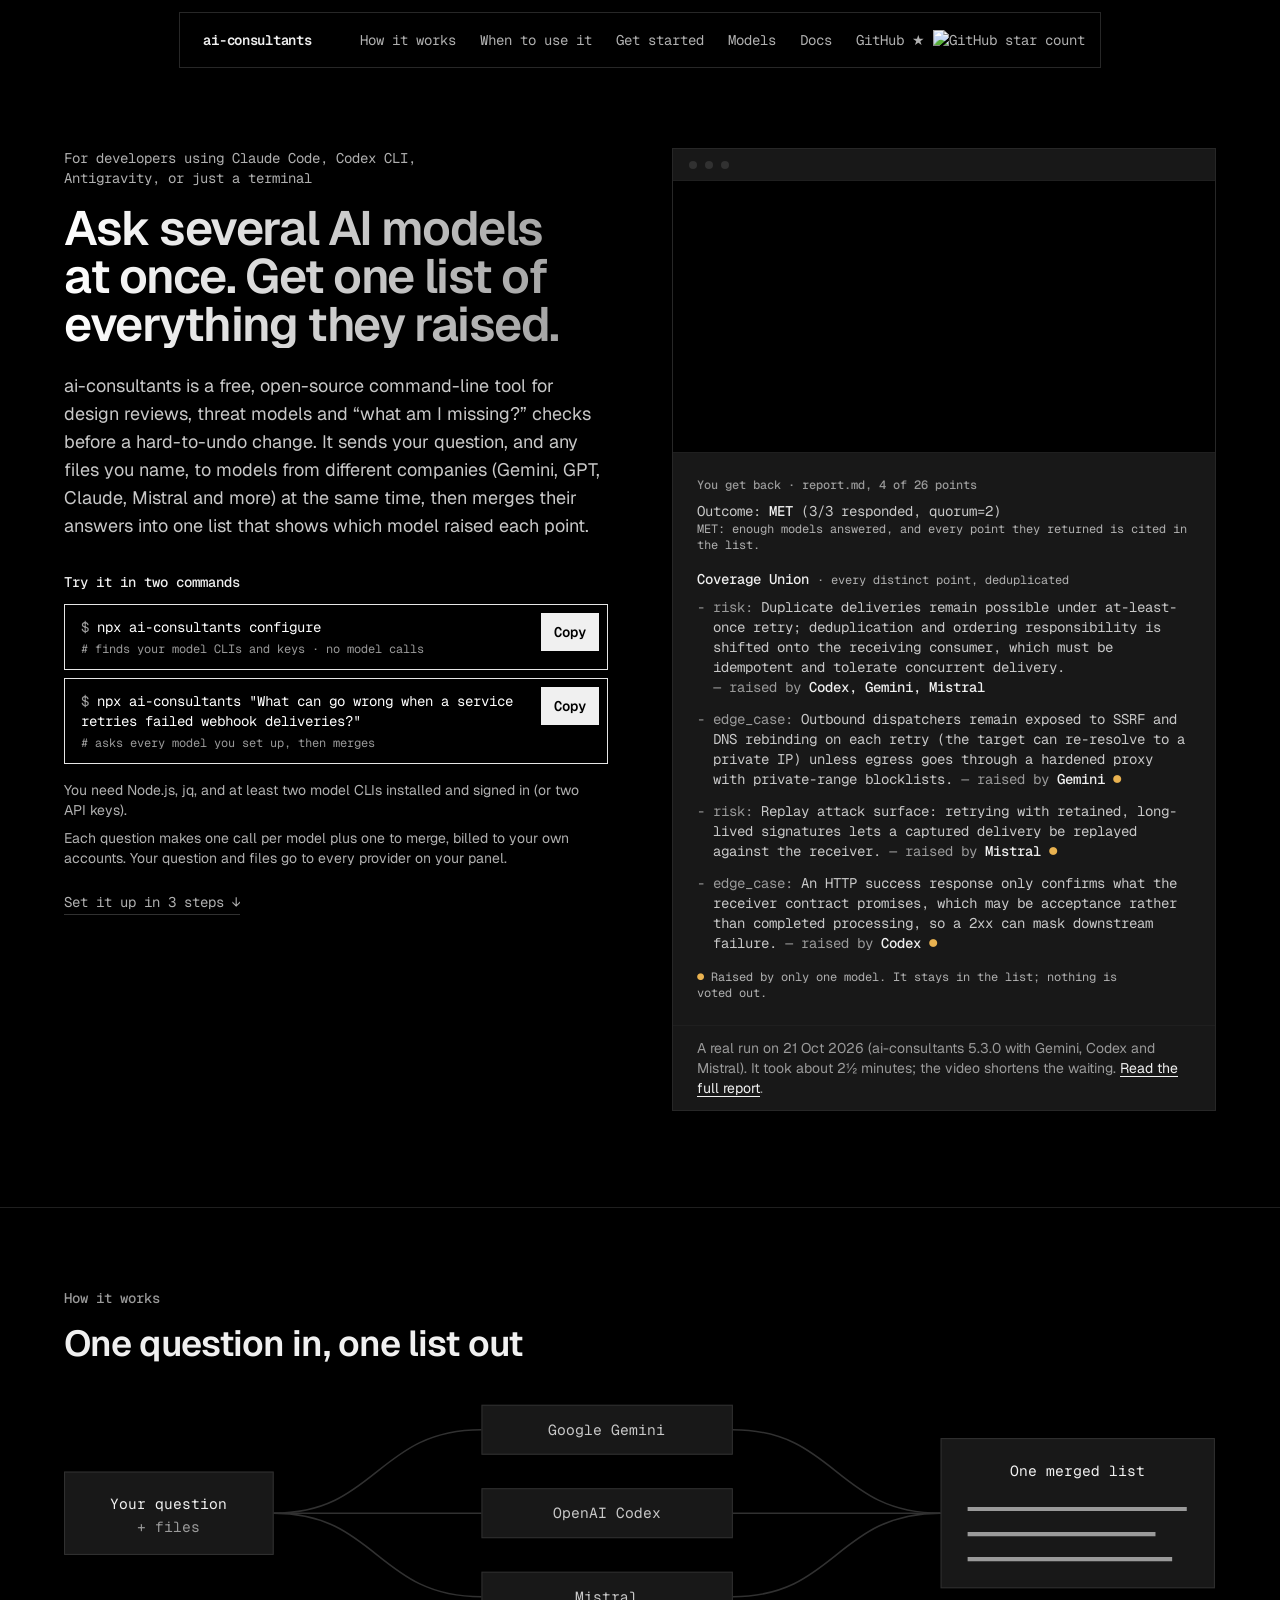
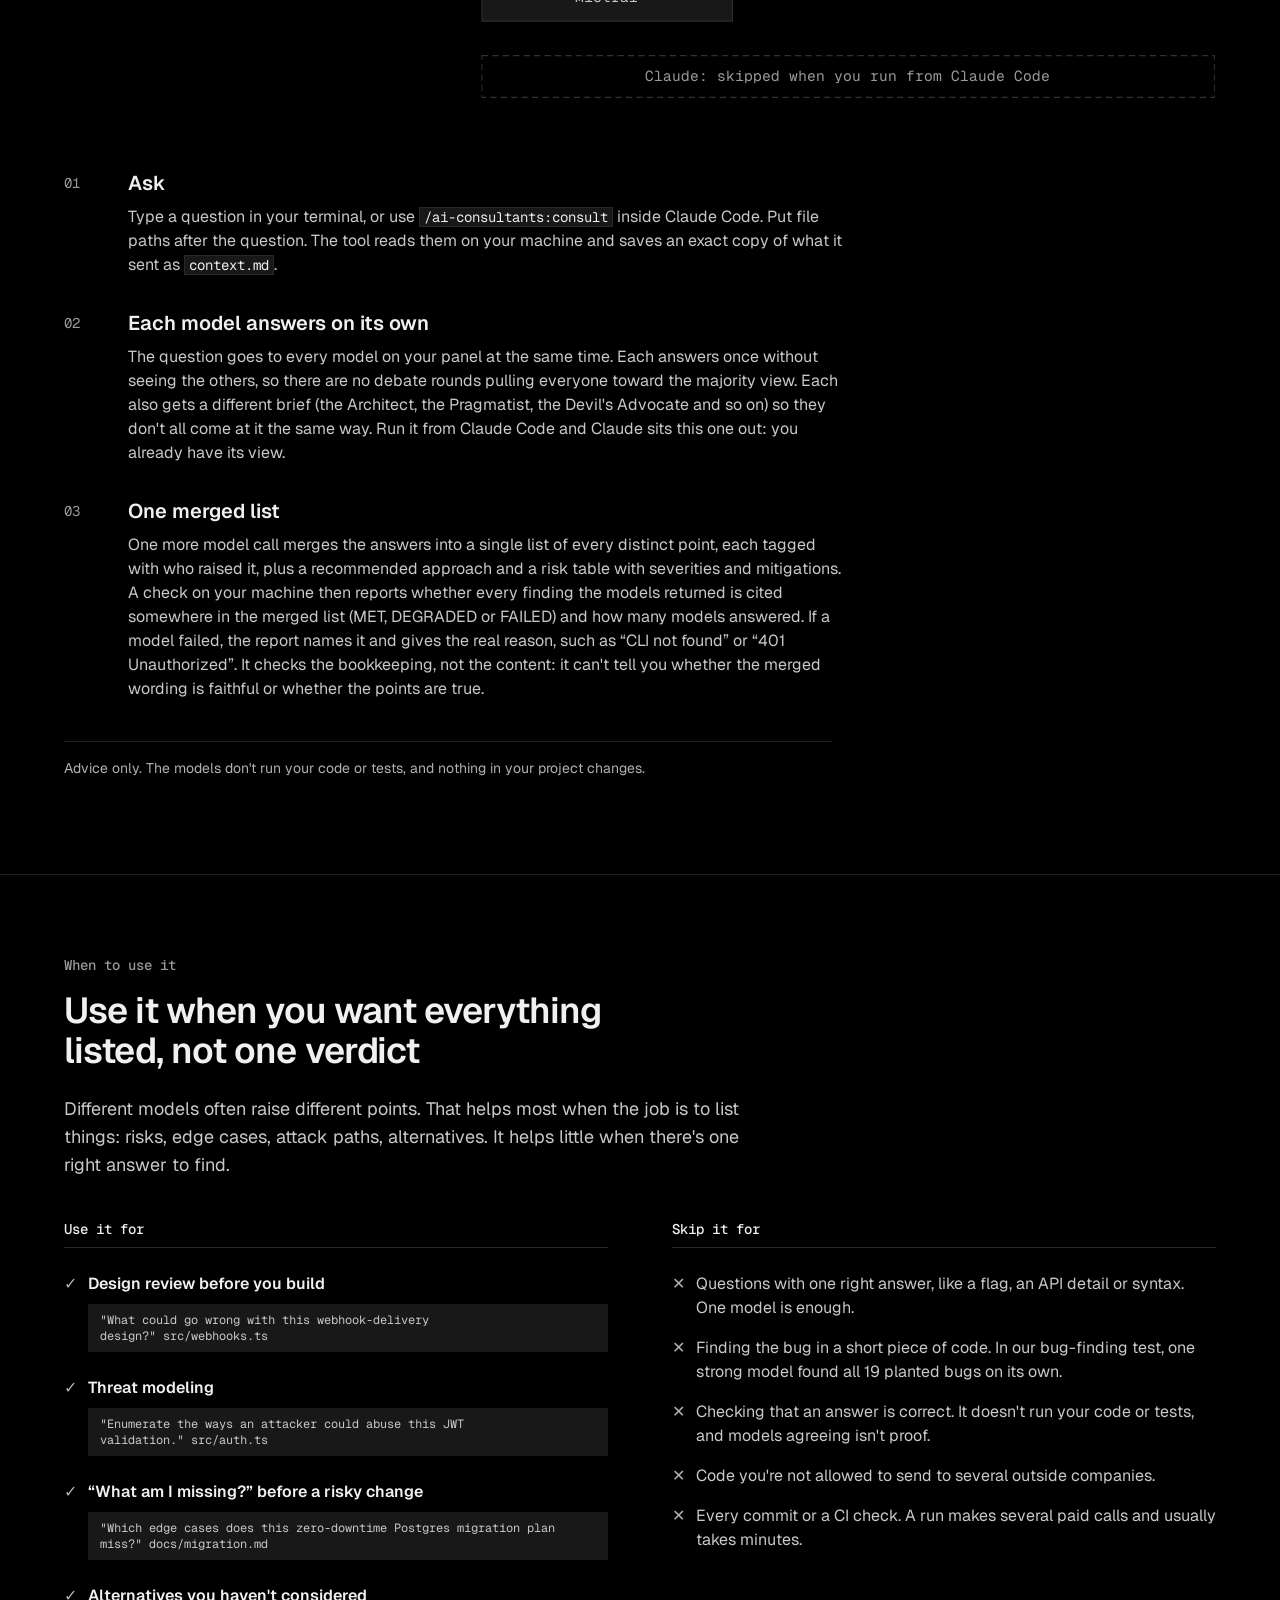
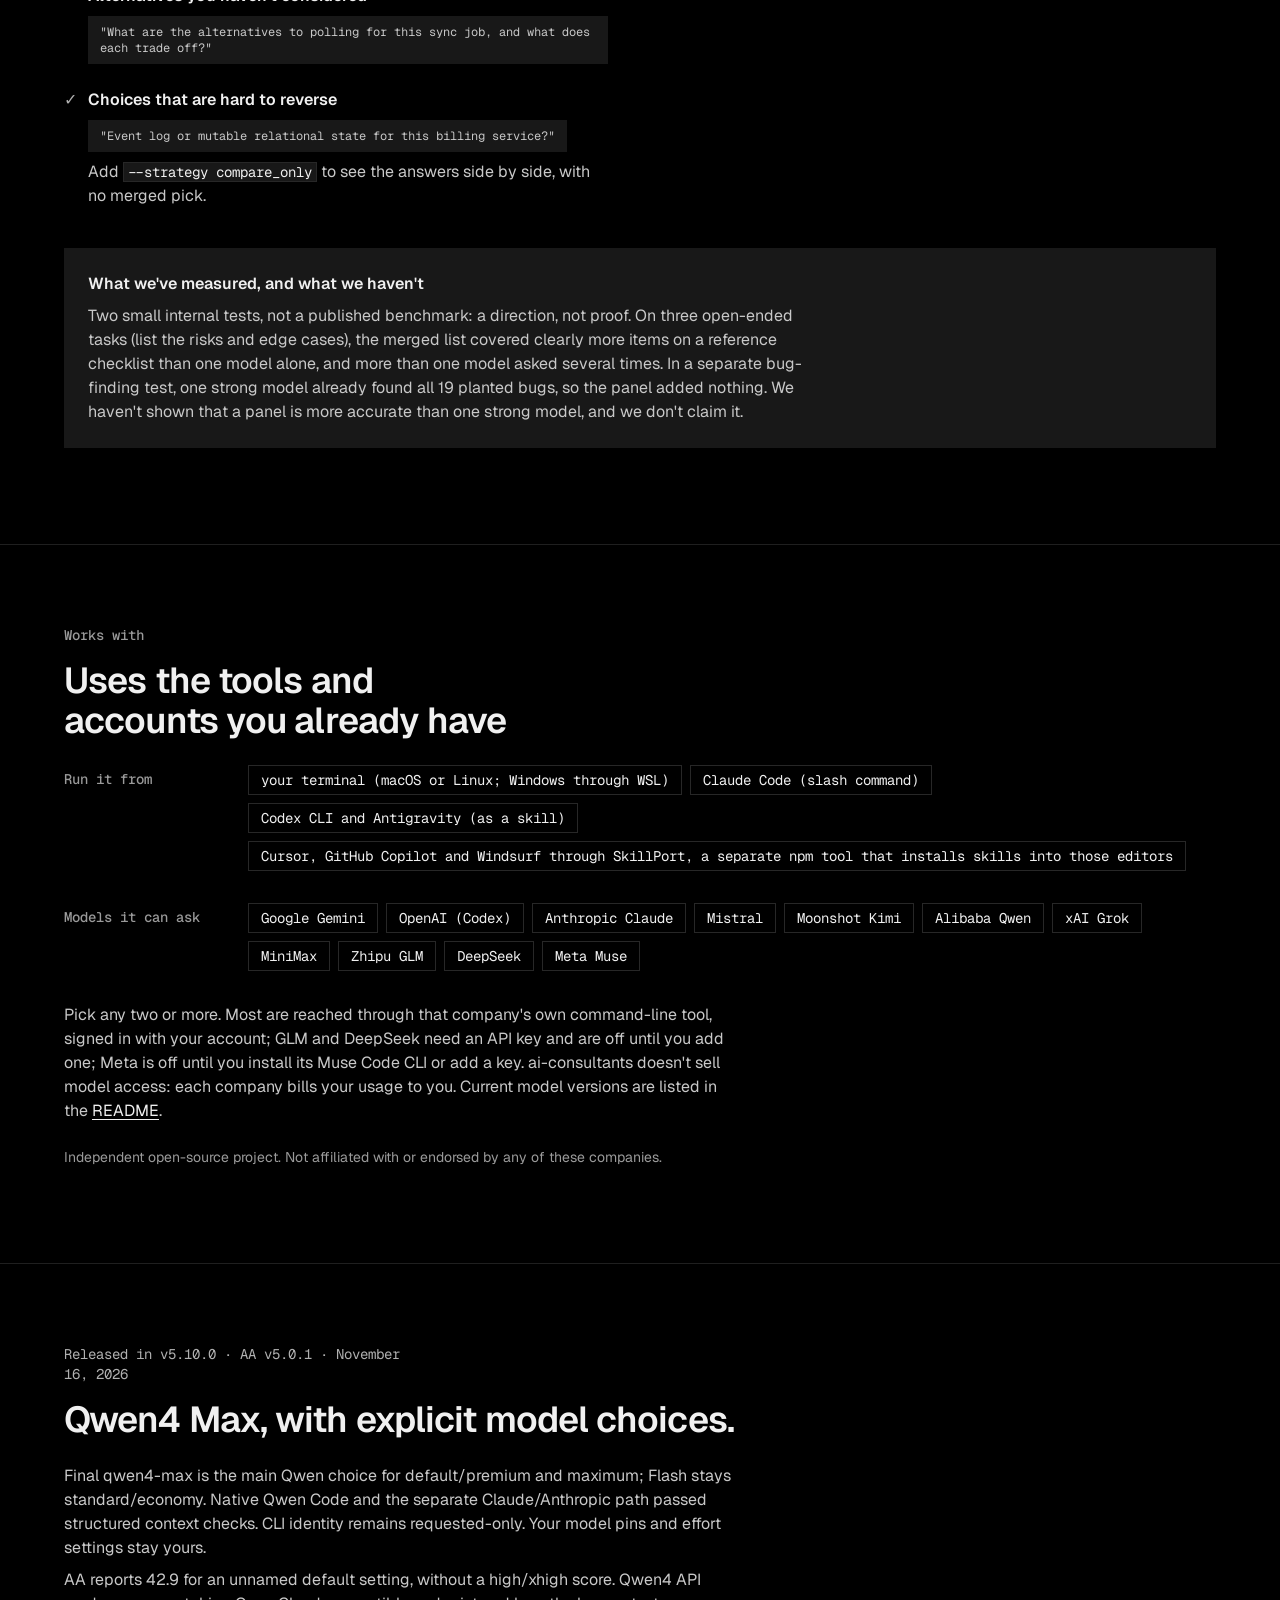
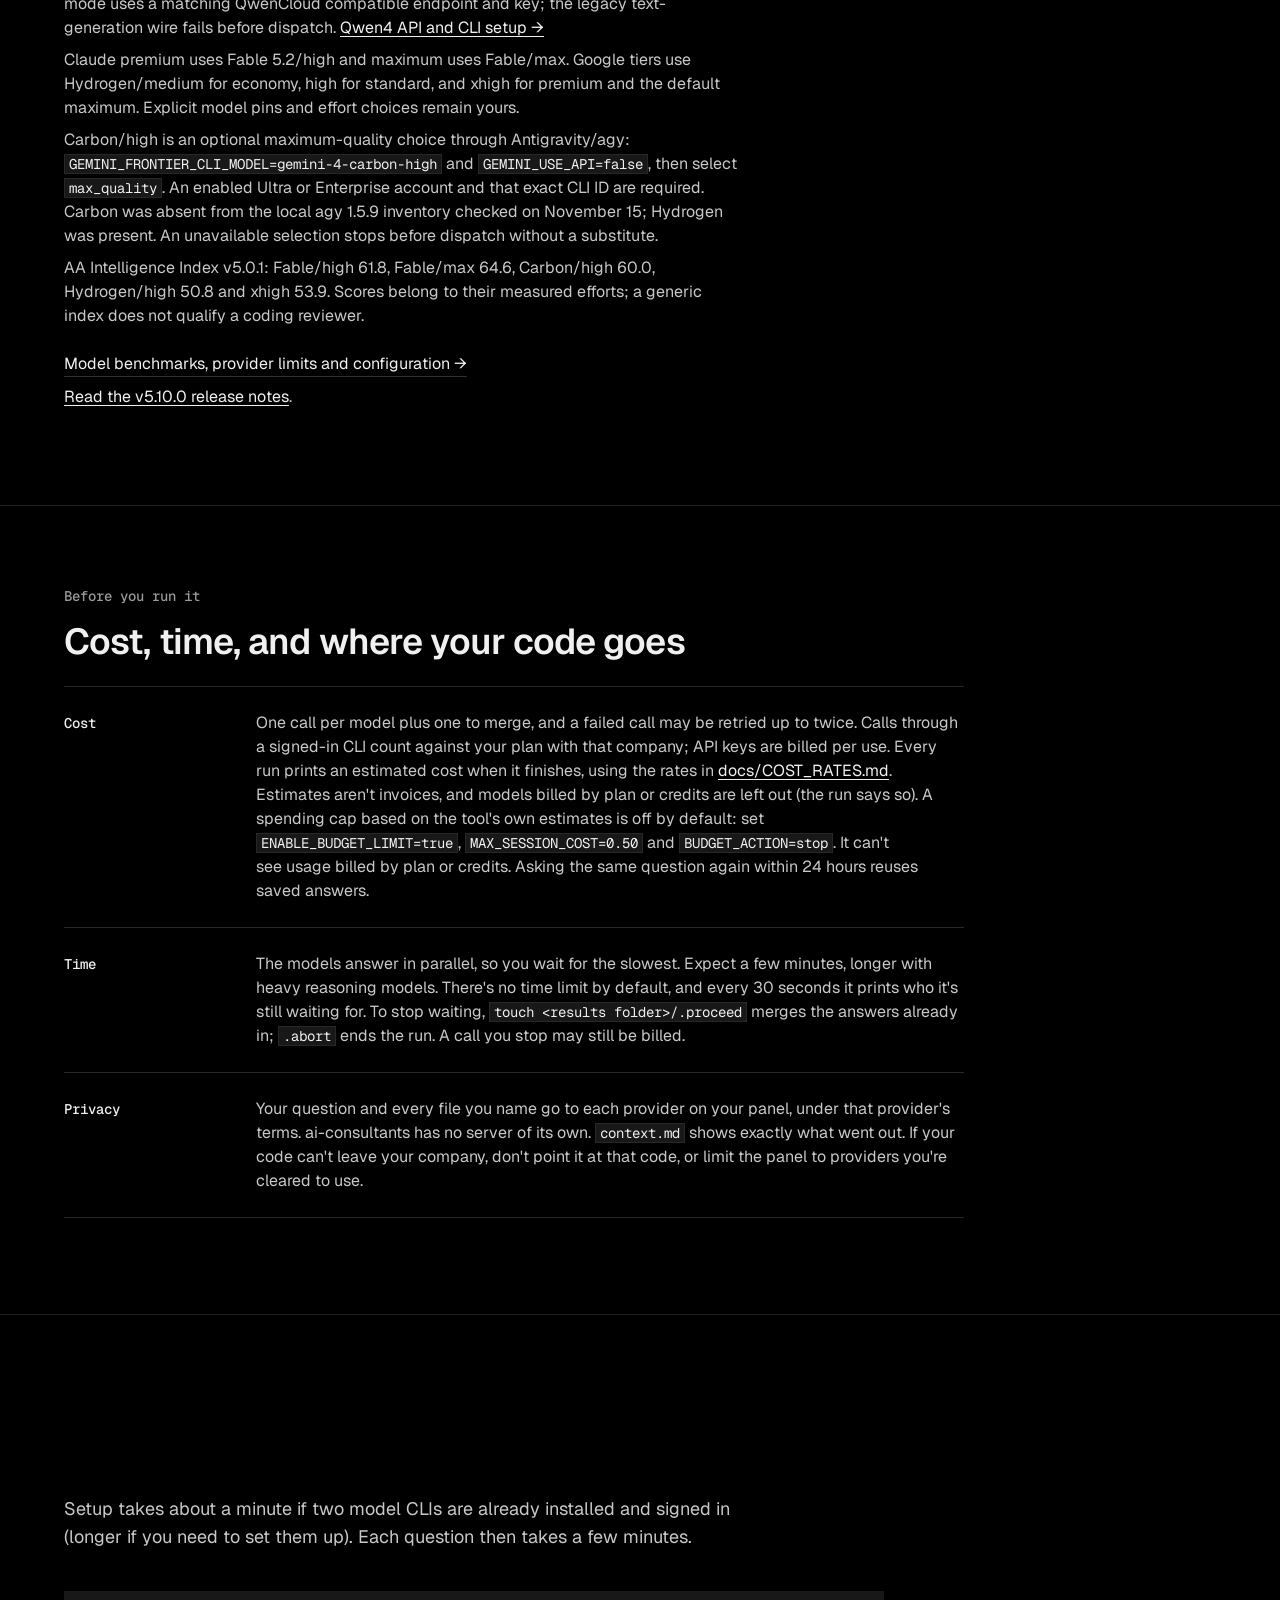
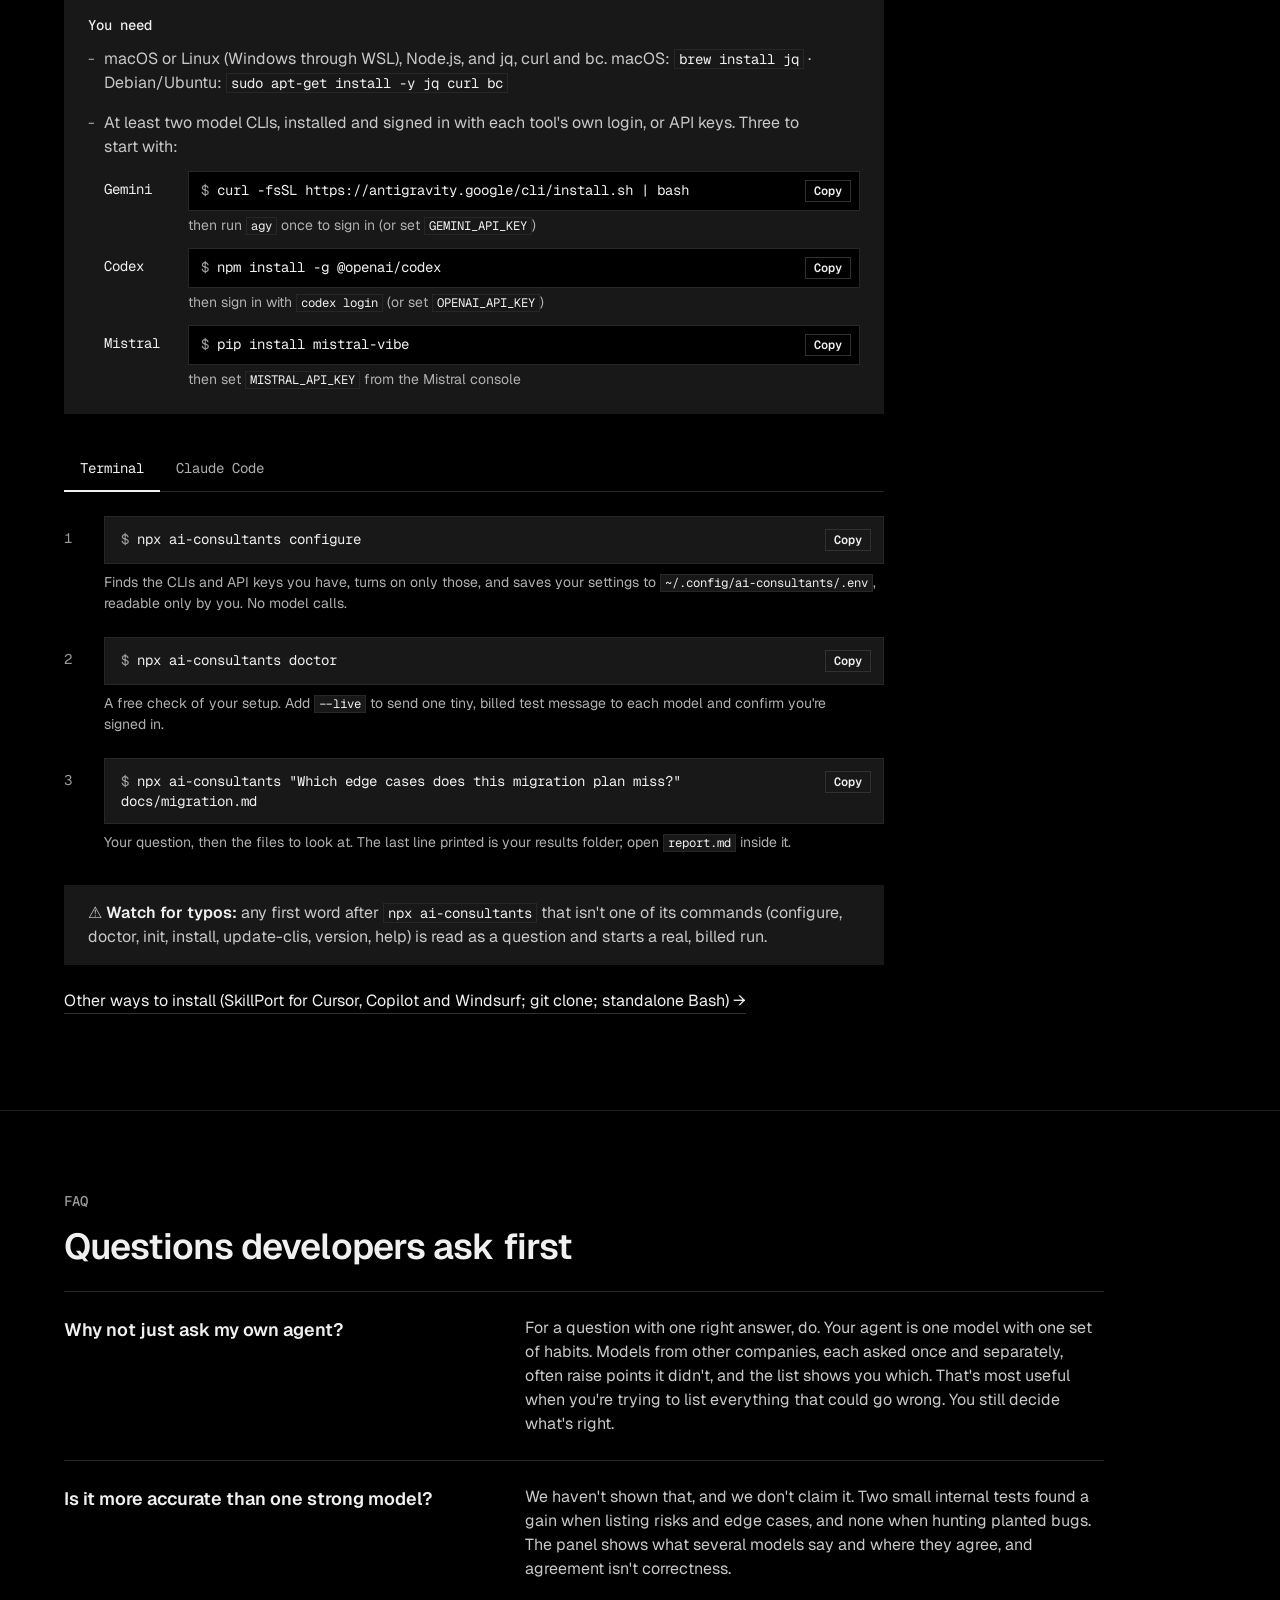
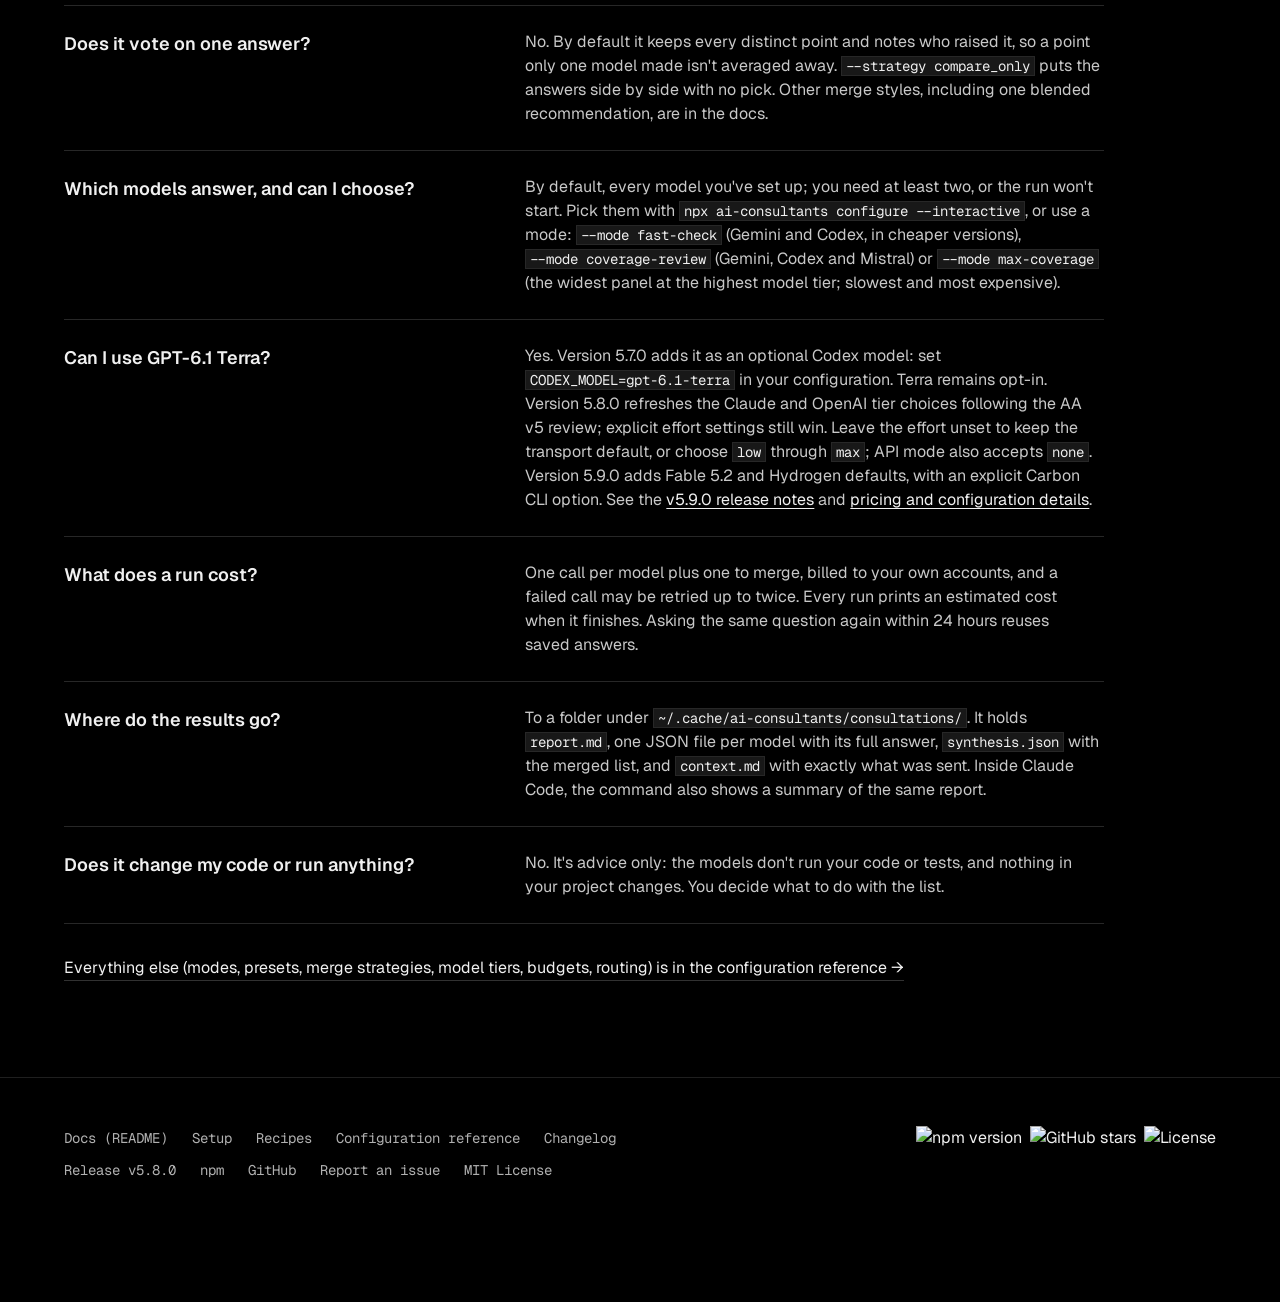
==== commit e6bf3b3a: "docs: publish ai-consultants 5.10.0 website Synchronize all seven released documentation pages, sour" ====
--- a/index.html
+++ b/index.html
@@ -40,7 +40,7 @@
         "applicationCategory": "DeveloperApplication",
         "operatingSystem": "macOS, Linux, Windows (WSL)",
         "description": "Free open-source CLI: ask Gemini, GPT, Claude, Mistral and more the same coding question in parallel, get one merged list showing who raised each point.",
-        "softwareVersion": "5.9.0",
+        "softwareVersion": "5.10.0",
         "license": "https://opensource.org/licenses/MIT",
         "url": "https://aiconsultants.sh",
         "author": {
@@ -965,13 +965,15 @@
 <!-- BEFORE YOU RUN IT -->
 <section id="models" aria-labelledby="models-title">
     <div class="container">
-        <p class="eyebrow">Released in v5.9.0 · AA v5.0.1 · November 15, 2026</p>
-        <h2 id="models-title">Fable 5.2, Hydrogen and Carbon.</h2>
+        <p class="eyebrow">Released in v5.10.0 · AA v5.0.1 · November 16, 2026</p>
+        <h2 id="models-title">Qwen4 Max, with explicit model choices.</h2>
+        <p class="works-note">Final qwen4-max is the main Qwen choice for default/premium and maximum; Flash stays standard/economy. Native Qwen Code and the separate Claude/Anthropic path passed structured context checks. CLI identity remains requested-only. Your model pins and effort settings stay yours.</p>
+        <p class="works-note">AA reports 42.9 for an unnamed default setting, without a high/xhigh score. Qwen4 API mode uses a matching QwenCloud compatible endpoint and key; the legacy text-generation wire fails before dispatch. <a href="/docs/recipes.html">Qwen4 API and CLI setup →</a></p>
         <p class="works-note">Claude premium uses Fable 5.2/high and maximum uses Fable/max. Google tiers use Hydrogen/medium for economy, high for standard, and xhigh for premium and the default maximum. Explicit model pins and effort choices remain yours.</p>
         <p class="works-note">Carbon/high is an optional maximum-quality choice through Antigravity/agy: <code>GEMINI_FRONTIER_CLI_MODEL=gemini-4-carbon-high</code> and <code>GEMINI_USE_API=false</code>, then select <code>max_quality</code>. An enabled Ultra or Enterprise account and that exact CLI ID are required. Carbon was absent from the local agy 1.5.9 inventory checked on November 15; Hydrogen was present. An unavailable selection stops before dispatch without a substitute.</p>
         <p class="works-note">AA Intelligence Index v5.0.1: Fable/high 61.8, Fable/max 64.6, Carbon/high 60.0, Hydrogen/high 50.8 and xhigh 53.9. Scores belong to their measured efforts; a generic index does not qualify a coding reviewer.</p>
         <a class="more-link" href="/docs/">Model benchmarks, provider limits and configuration &rarr;</a>
-        <p class="works-note"><a href="https://github.com/reasance/ai-consultants/releases/tag/v5.9.0">Read the v5.9.0 release notes</a>.</p>
+        <p class="works-note"><a href="https://github.com/reasance/ai-consultants/releases/tag/v5.10.0">Read the v5.10.0 release notes</a>.</p>
     </div>
 </section>
 
@@ -1160,7 +1162,7 @@
             </ul>
             <div class="shields">
                 <!-- The hidden span is the release-automation marker (sync_site.sh rewrites it); the live npm badge is what visitors see. -->
-                <a href="https://www.npmjs.com/package/ai-consultants" target="_blank" rel="noopener"><img src="https://img.shields.io/npm/v/ai-consultants?style=flat-square&amp;labelColor=141414&amp;color=2a2a2a" alt="npm version" height="20" loading="lazy"><span class="sr-only">Current release: <span class="badge">v5.9.0</span></span></a>
+                <a href="https://www.npmjs.com/package/ai-consultants" target="_blank" rel="noopener"><img src="https://img.shields.io/npm/v/ai-consultants?style=flat-square&amp;labelColor=141414&amp;color=2a2a2a" alt="npm version" height="20" loading="lazy"><span class="sr-only">Current release: <span class="badge">v5.10.0</span></span></a>
                 <a href="https://github.com/reasance/ai-consultants" target="_blank" rel="noopener"><img src="https://img.shields.io/github/stars/reasance/ai-consultants?style=flat-square&amp;labelColor=141414&amp;color=2a2a2a" alt="GitHub stars" height="20" loading="lazy"></a>
                 <a href="https://github.com/reasance/ai-consultants/blob/v5.9.0/LICENSE" target="_blank" rel="noopener"><img src="https://img.shields.io/github/license/reasance/ai-consultants?style=flat-square&amp;labelColor=141414&amp;color=2a2a2a" alt="License" height="20" loading="lazy"></a>
             </div>
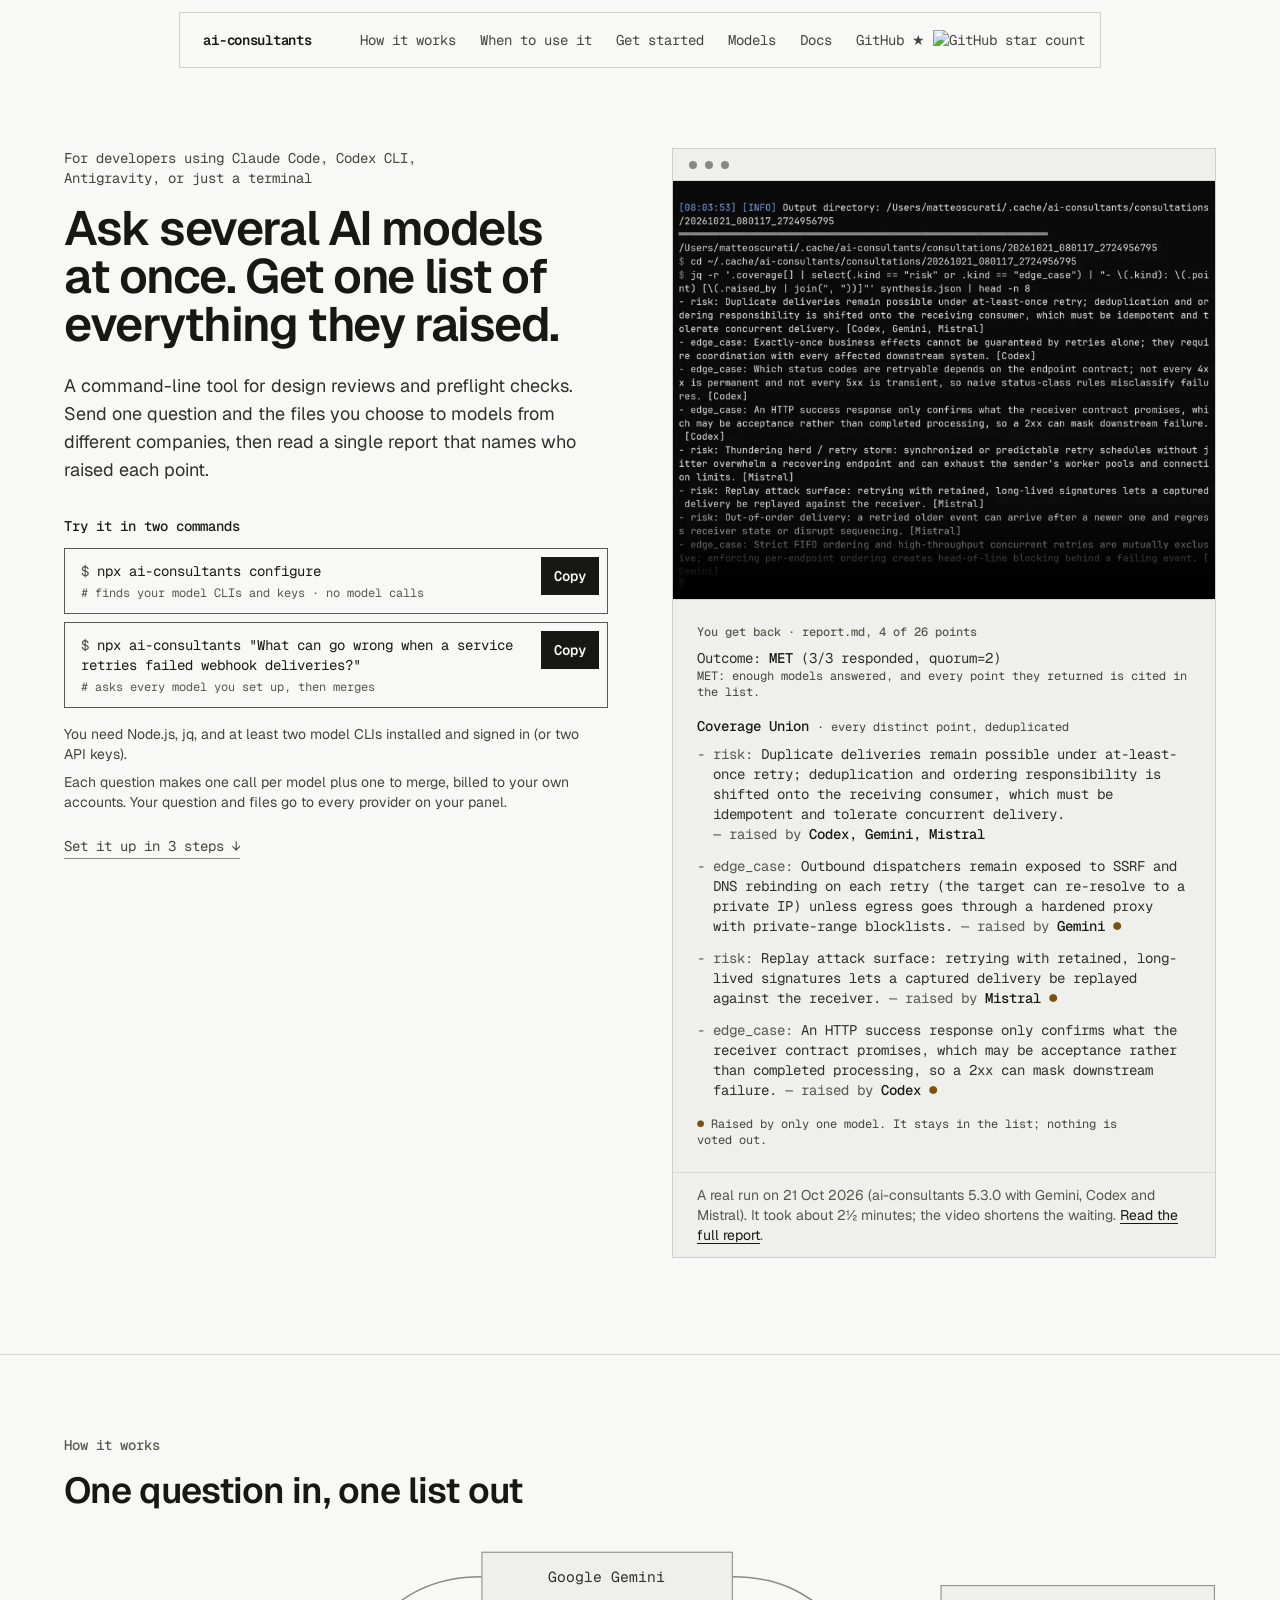
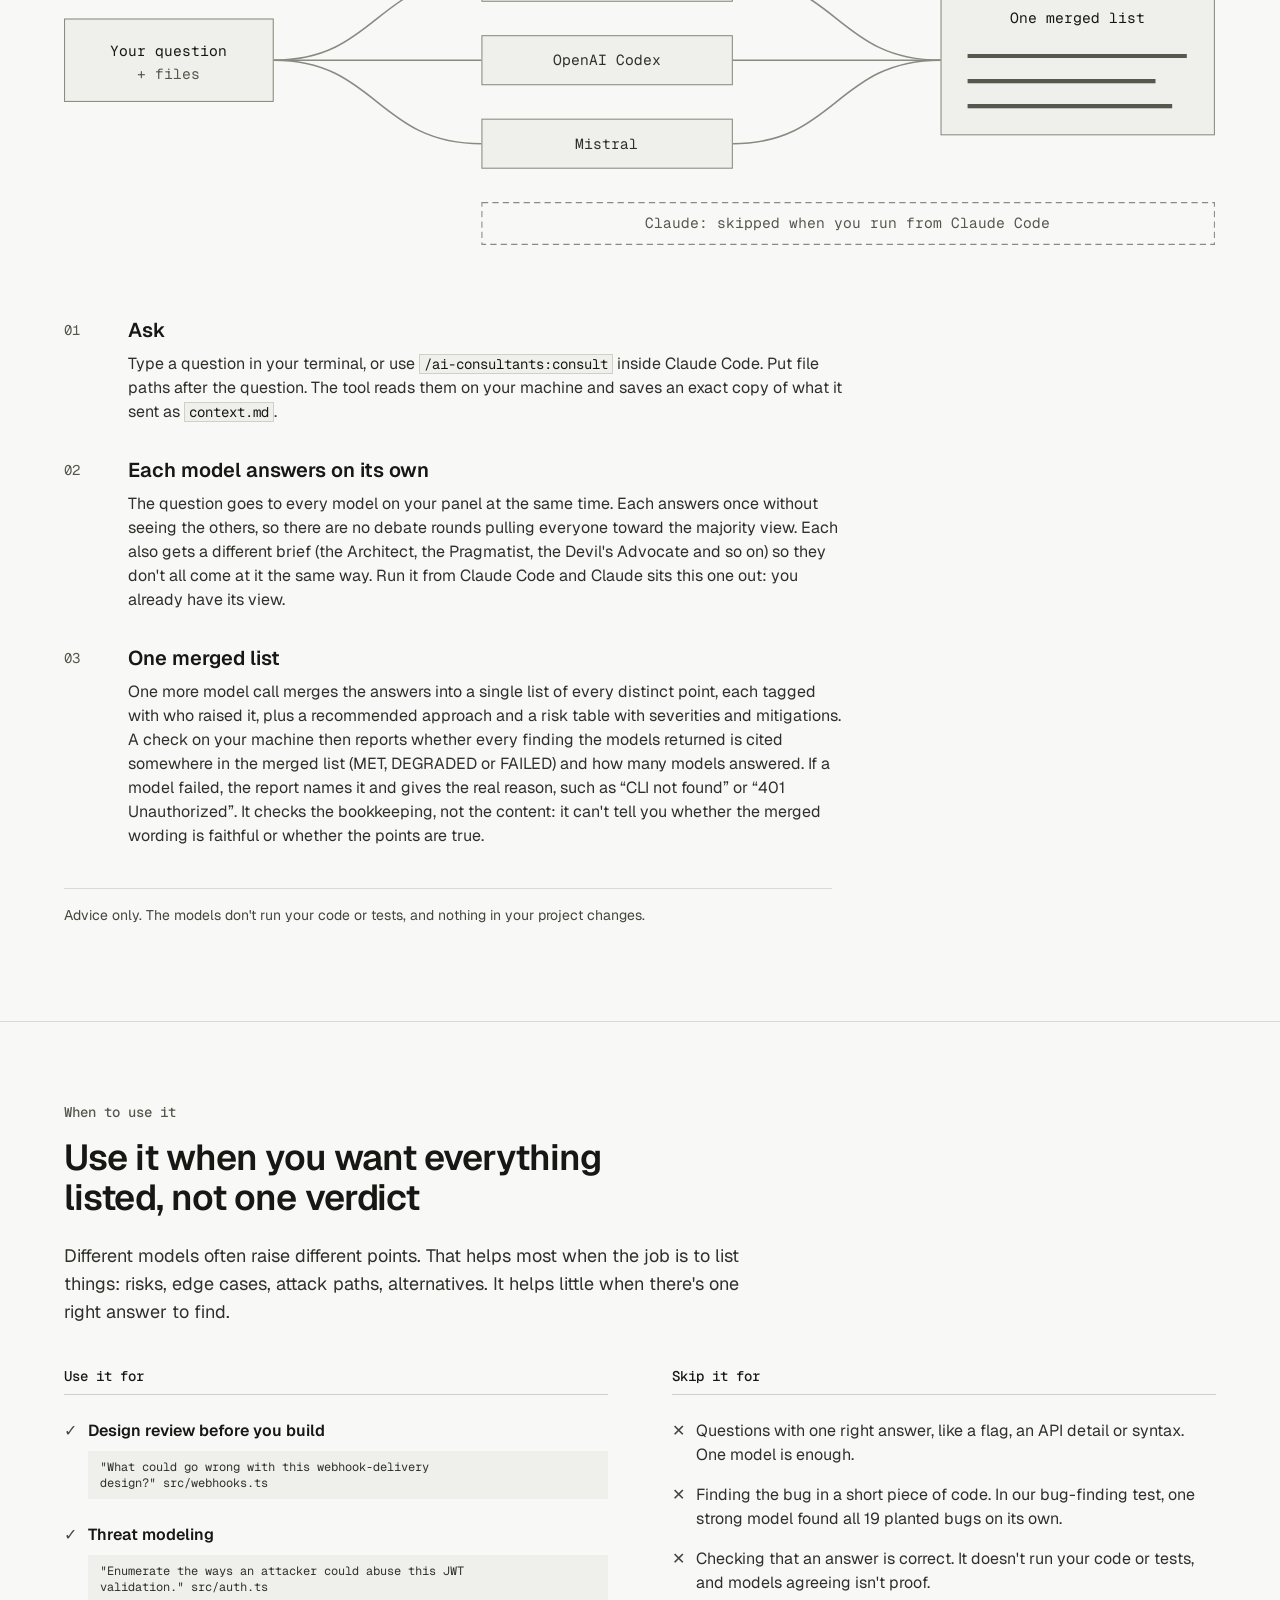
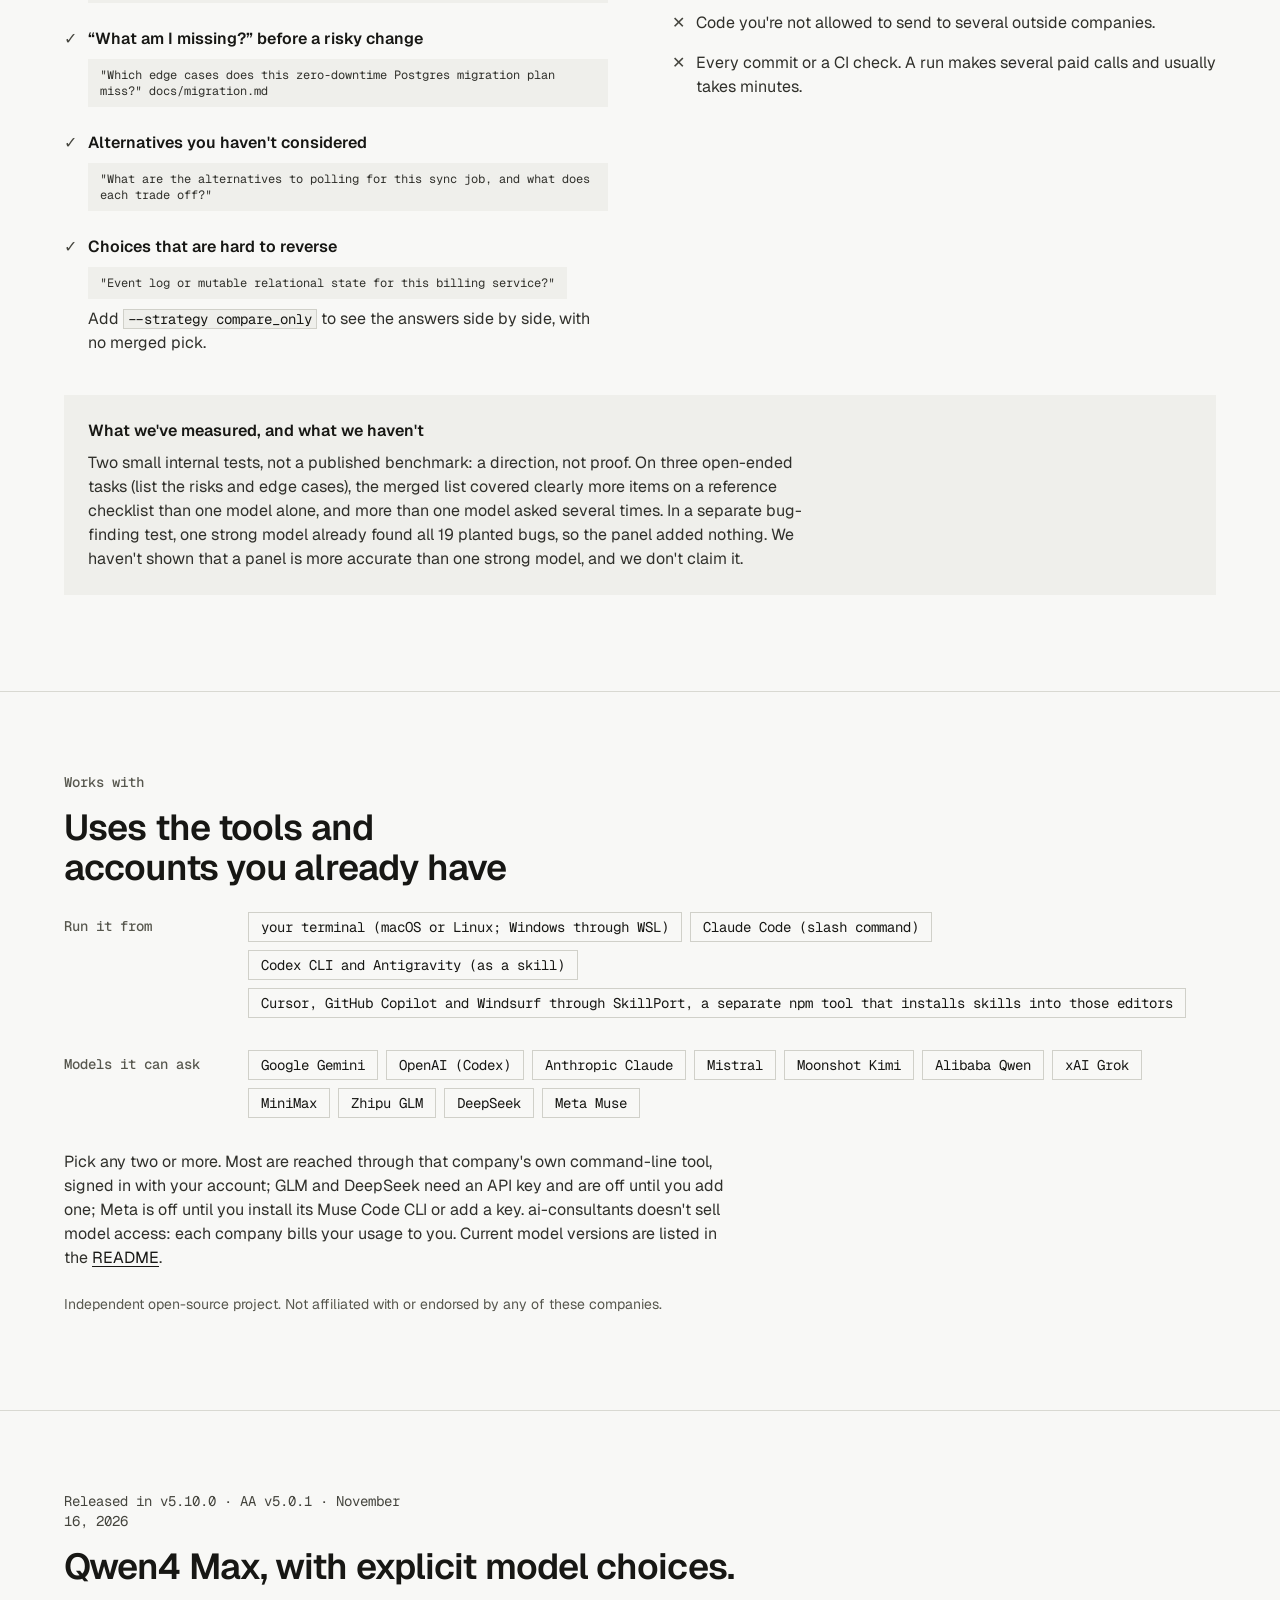
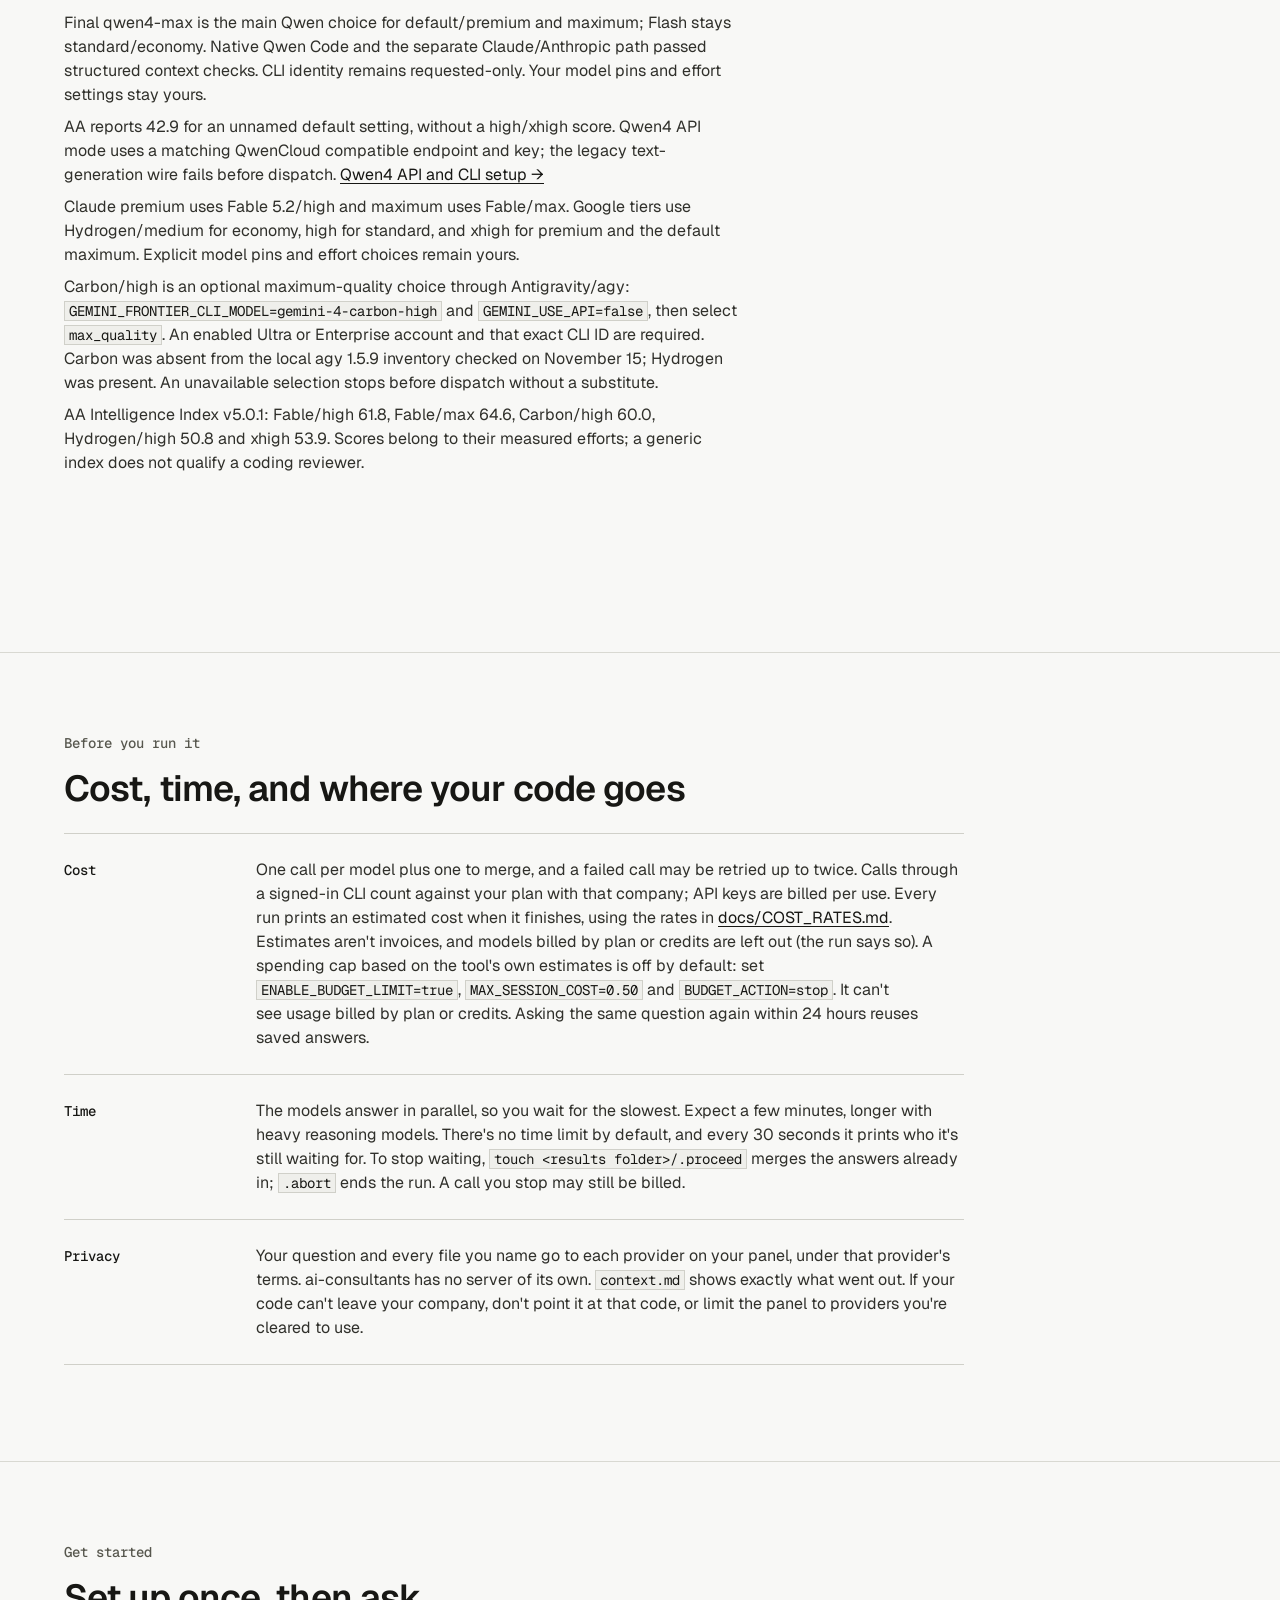
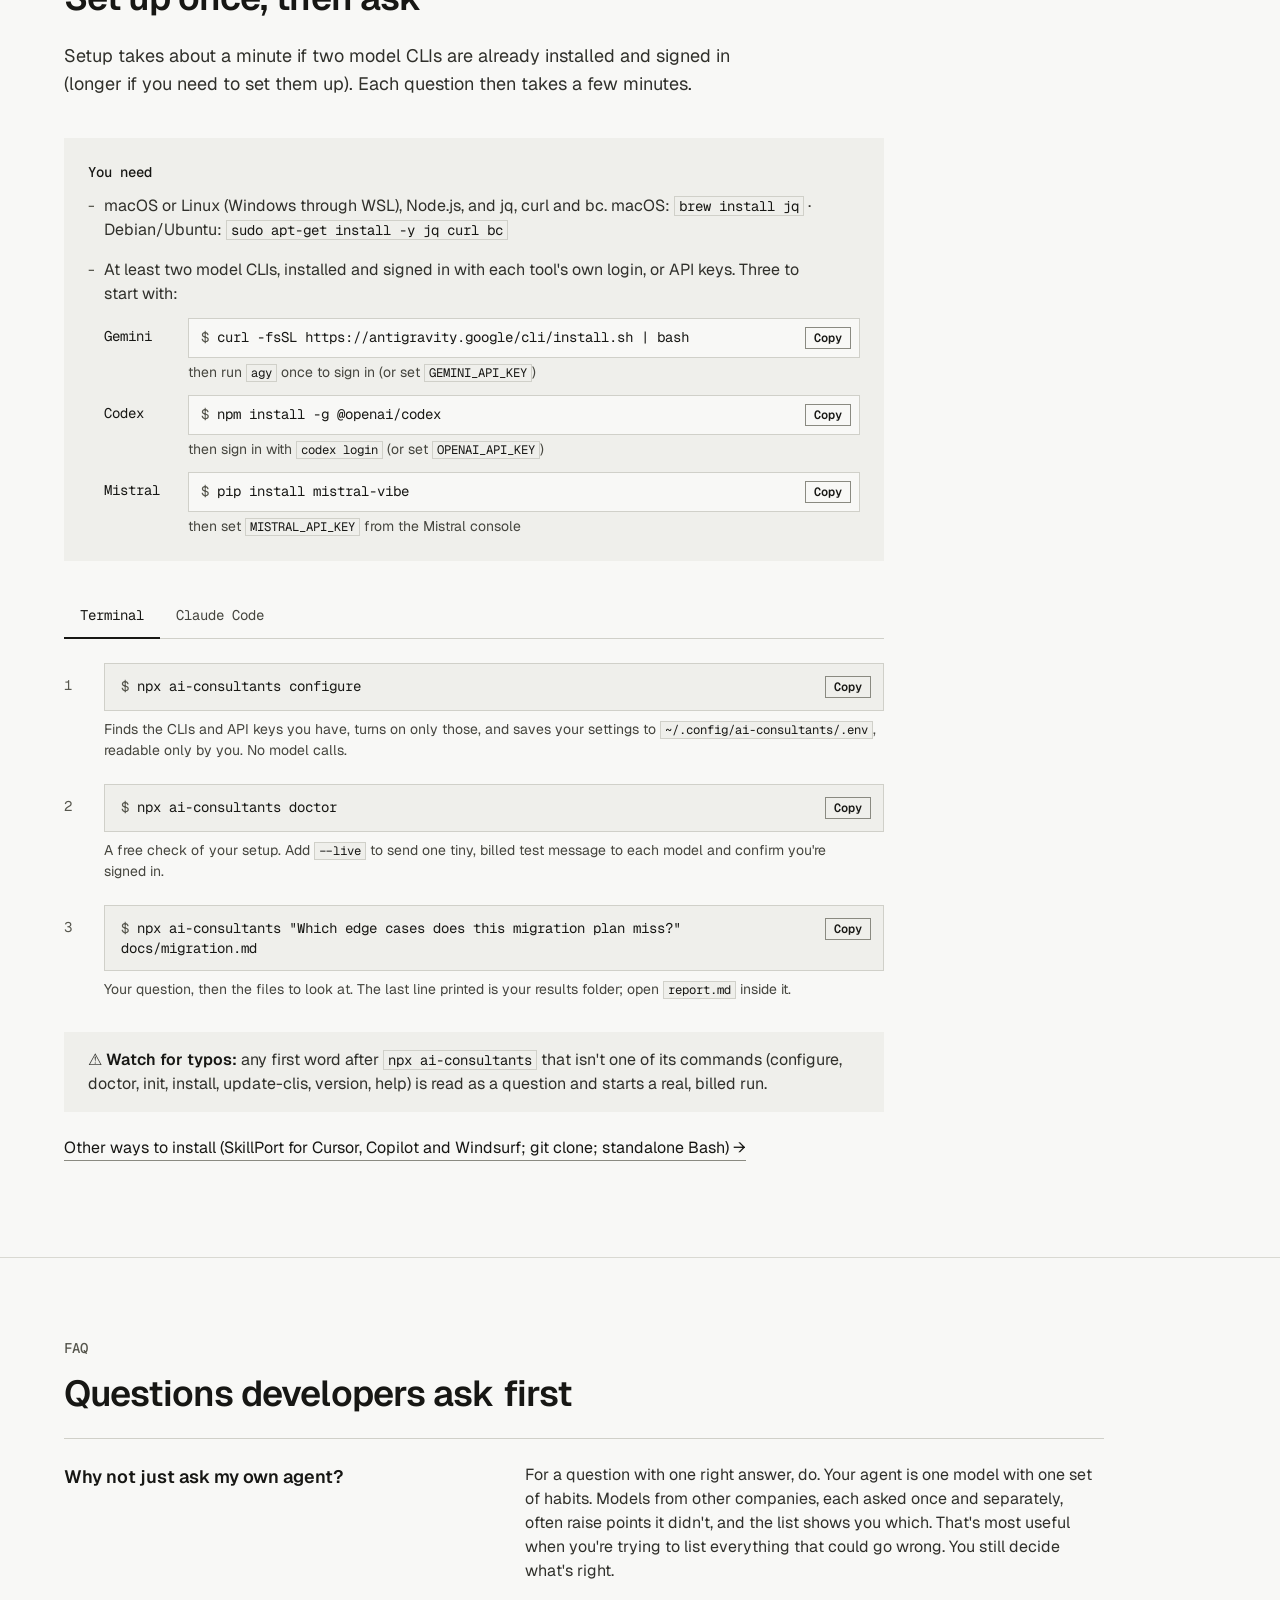
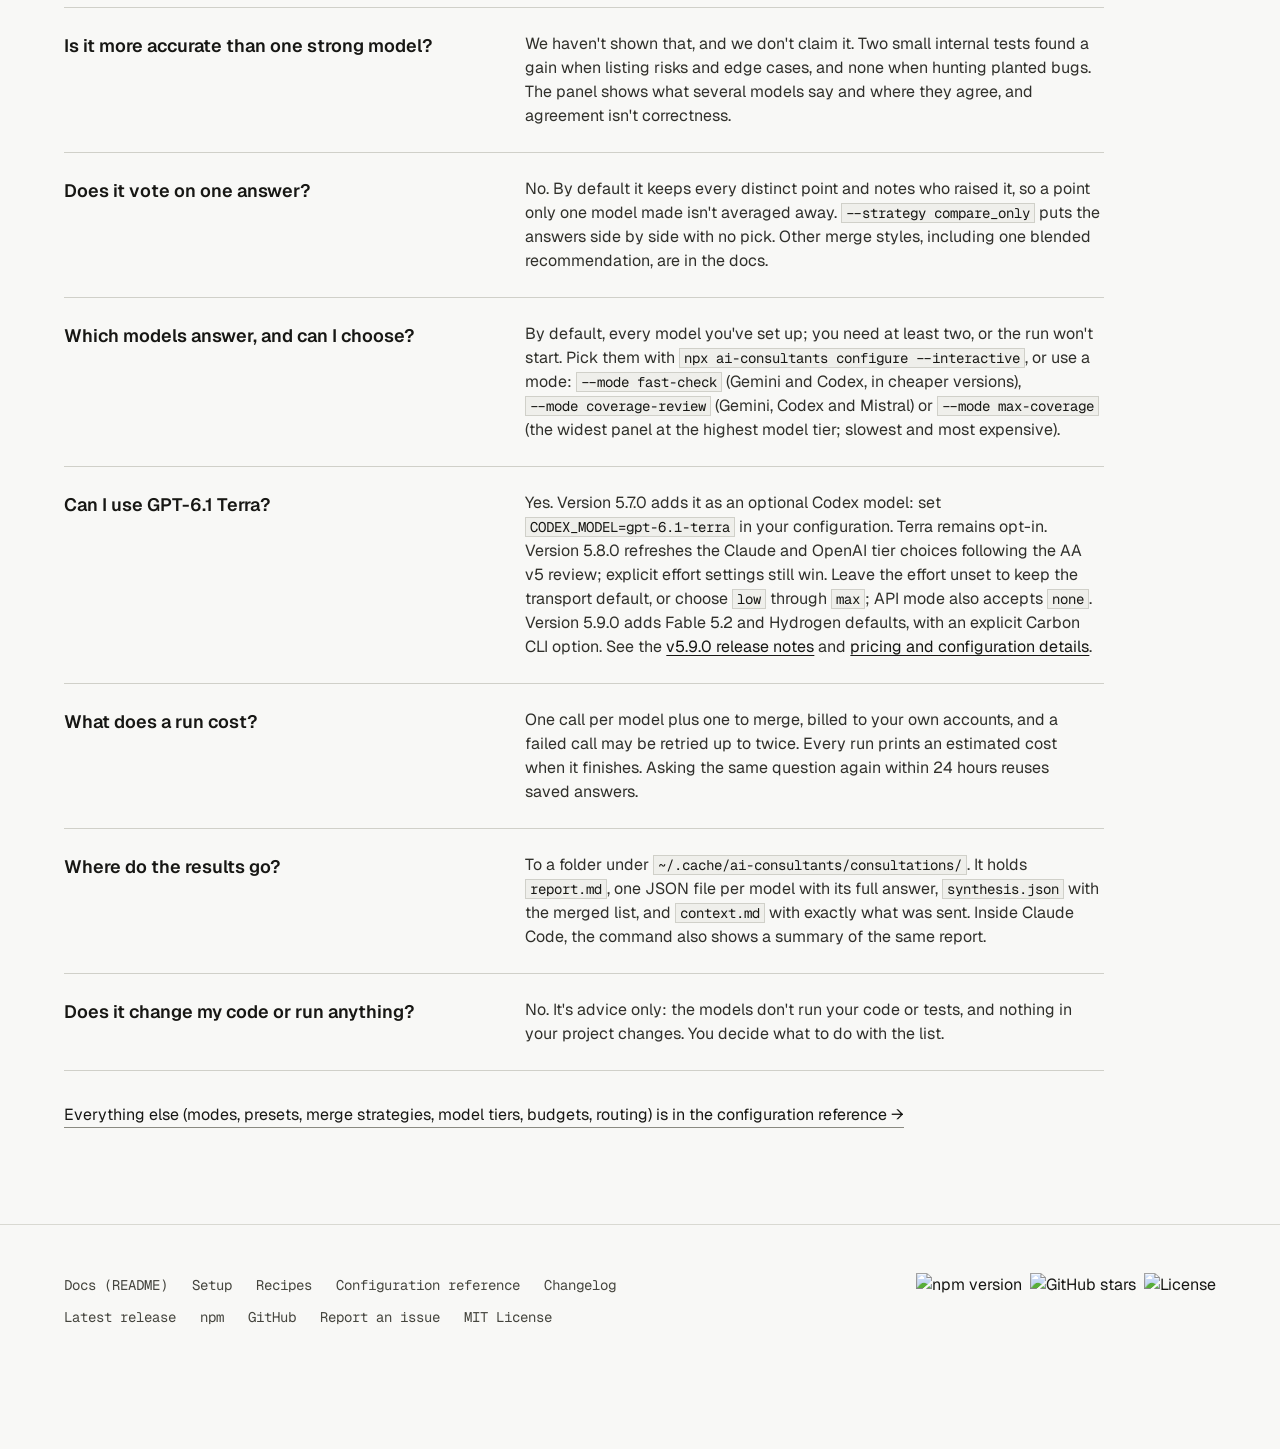
==== commit cc821eb6: "Improve showcase onboarding and video controls" ====
--- a/index.html
+++ b/index.html
@@ -5,7 +5,8 @@
     <meta name="viewport" content="width=device-width, initial-scale=1.0">
     <title>ai-consultants: ask several AI models at once, get one merged list</title>
     <meta name="description" content="Free open-source CLI: ask Gemini, GPT, Claude, Mistral and more the same coding question in parallel, get one merged list showing who raised each point.">
-    <meta name="theme-color" content="#000000">
+    <meta name="theme-color" content="#000000" media="(prefers-color-scheme: dark)">
+    <meta name="theme-color" content="#f8f8f6" media="(prefers-color-scheme: light)">
 
     <!-- SEO -->
     <link rel="canonical" href="https://aiconsultants.sh/">
@@ -77,19 +78,6 @@
         *, *::before, *::after { margin: 0; padding: 0; box-sizing: border-box; }
 
         :root {
-            color-scheme: dark;
-            --bg: #000000;
-            --bg-elevated: #181818;
-            --bg-card: #1F1F1F;
-            --border: #1F1F1F;
-            --border-light: #272727;
-            --border-strong: #313131;
-            --border-bright: #e6e6e6;
-            --text: #f0f0f0;
-            --text-body: #c8c8c8;
-            --text-secondary: #b0b0b0;
-            --text-muted: #9a9a9a;      /* about 7:1 on --bg */
-            --accent: #e9b250;          /* one meaning only: raised by only one model */
             --font-body: 'Geist', system-ui, -apple-system, sans-serif;
             --font-mono: 'Geist Mono', ui-monospace, SFMono-Regular, Menlo, monospace;
             --gutter: 24px;
@@ -162,9 +150,7 @@
         /* The blurred surface lives on a pseudo element, so the fixed mobile panel is not trapped by backdrop-filter */
         .nav-inner::before {
             content: ""; position: absolute; inset: 0; z-index: -1;
-            background: rgba(0, 0, 0, 0.72);
-            -webkit-backdrop-filter: blur(12px);
-            backdrop-filter: blur(12px);
+            background: var(--bg);
             border: 1px solid var(--border-light);
         }
 
@@ -270,9 +256,6 @@
             font-size: 36px; line-height: 40px;
             font-weight: 600; letter-spacing: -0.03em;
             color: var(--text);
-            background: linear-gradient(90deg, #FFFFFF, #9B9B9B);
-            -webkit-background-clip: text; background-clip: text;
-            -webkit-text-fill-color: transparent;
             max-width: 680px;
             margin-bottom: 24px;
         }
@@ -288,7 +271,7 @@
         .cmd-hero {
             background: var(--bg);
             border-color: var(--border-bright);
-            color: #fff;
+            color: var(--text);
         }
         .cmd-hero .copy {
             font-size: 14px; line-height: 20px;
@@ -296,7 +279,7 @@
             background: var(--text); color: var(--bg);
             border-color: var(--text);
         }
-        .cmd-hero .copy:hover { background: #fff; border-color: #fff; }
+        .cmd-hero .copy:hover { background: var(--text-body); border-color: var(--text-body); }
 
         .card-video { display: block; width: 100%; height: auto; background: var(--bg); border-bottom: 1px solid var(--border); }
         .cmd-hero + .cmd-hero { margin-top: 8px; }
@@ -396,8 +379,8 @@
         .diagram text { font-family: var(--font-mono); font-size: 14px; fill: var(--text-body); transition: fill 0.3s var(--ease); }
         .diagram text.strong, .diagram .lit text { fill: var(--text); }
         .diagram text.dim { fill: var(--text-muted); }
-        .diagram .pulse { fill: #fff; opacity: 0; }
-        .diagram .halo { fill: #fff; opacity: 0; }
+        .diagram .pulse { fill: var(--text); opacity: 0; }
+        .diagram .halo { fill: var(--text); opacity: 0; }
 
         .steps { list-style: none; display: grid; gap: 32px; }
         .step { display: grid; grid-template-columns: 48px minmax(0, 1fr); gap: 16px; }
@@ -716,6 +699,7 @@
             *, *::before, *::after { transition: none !important; }
         }
     </style>
+    <link rel="stylesheet" href="/site-tokens.css">
 </head>
 <body class="no-js">
 <script>document.body.classList.remove('no-js');</script>
@@ -734,7 +718,7 @@
             <li><a href="#when">When to use it</a></li>
             <li><a href="#get-started">Get started</a></li>
             <li><a href="/docs/">Models</a></li>
-            <li><a href="/docs/overview.html">Docs</a></li>
+            <li><a href="/docs/setup.html">Docs</a></li>
             <li><a href="https://github.com/reasance/ai-consultants" target="_blank" rel="noopener">GitHub <span aria-hidden="true">&#9733;</span><img src="https://img.shields.io/github/stars/reasance/ai-consultants?style=flat-square&amp;label=&amp;labelColor=141414&amp;color=1f1f1f" alt="GitHub star count" height="20" loading="lazy"></a></li>
         </ul>
     </nav>
@@ -748,7 +732,7 @@
         <div class="hero-copy">
             <p class="eyebrow k-up">For developers using Claude Code, Codex CLI, Antigravity, or just a terminal</p>
             <h1 class="k-up">Ask several AI models at once. Get one list of everything they raised.</h1>
-            <p class="subhead k-up">ai-consultants is a free, open-source command-line tool for design reviews, threat models and &ldquo;what am I missing?&rdquo; checks before a hard-to-undo change. It sends your question, and any files you name, to models from different companies (Gemini, GPT, Claude, Mistral and more) at the same time, then merges their answers into one list that shows which model raised each point.</p>
+            <p class="subhead k-up">A command-line tool for design reviews and preflight checks. Send one question and the files you choose to models from different companies, then read a single report that names who raised each point.</p>
 
             <div class="cta" role="group" aria-labelledby="try-label">
                 <div class="cta-label k-up" id="try-label">Try it in two commands</div>
@@ -770,7 +754,7 @@
 
         <figure class="card k-card" id="example" aria-label="A real run: what you ask and what you get back">
             <div class="card-bar" aria-hidden="true"><i class="k-pop"></i><i class="k-pop"></i><i class="k-pop"></i></div>
-            <video class="card-video k-fade" autoplay muted loop playsinline preload="metadata" poster="demo/poster.png" width="1240" height="954" aria-label="Terminal recording of a real run: npx ai-consultants asks Gemini, Codex and Mistral what can go wrong when a service retries failed webhook deliveries, then prints the merged list with the models that raised each point.">
+            <video class="card-video k-fade" controls playsinline preload="none" poster="demo/poster.webp" width="1240" height="954" aria-label="Terminal recording of a real run: npx ai-consultants asks Gemini, Codex and Mistral what can go wrong when a service retries failed webhook deliveries, then prints the merged list with the models that raised each point.">
                 <source src="demo/run.webm" type="video/webm">
                 <source src="demo/run.mp4" type="video/mp4">
             </video>
@@ -956,7 +940,7 @@
             </ul>
         </div>
 
-        <p class="works-note">Pick any two or more. Most are reached through that company's own command-line tool, signed in with your account; GLM and DeepSeek need an API key and are off until you add one; Meta is off until you install its Muse Code CLI or add a key. ai-consultants doesn't sell model access: each company bills your usage to you. Current model versions are listed in the <a href="https://github.com/reasance/ai-consultants/blob/v5.9.0/README.md#consultants" target="_blank" rel="noopener">README</a>.</p>
+        <p class="works-note">Pick any two or more. Most are reached through that company's own command-line tool, signed in with your account; GLM and DeepSeek need an API key and are off until you add one; Meta is off until you install its Muse Code CLI or add a key. ai-consultants doesn't sell model access: each company bills your usage to you. Current model versions are listed in the <a href="https://github.com/reasance/ai-consultants/blob/v5.10.0/README.md#consultants" target="_blank" rel="noopener">README</a>.</p>
 
         <p class="small-print">Independent open-source project. Not affiliated with or endorsed by any of these companies.</p>
     </div>
@@ -985,7 +969,7 @@
         <dl class="facts">
             <div class="fact">
                 <dt>Cost</dt>
-                <dd>One call per model plus one to merge, and a failed call may be retried up to twice. Calls through a signed-in CLI count against your plan with that company; API keys are billed per use. Every run prints an estimated cost when it finishes, using the rates in <a href="https://github.com/reasance/ai-consultants/blob/v5.9.0/docs/COST_RATES.md" target="_blank" rel="noopener">docs/COST_RATES.md</a>. Estimates aren't invoices, and models billed by plan or credits are left out (the run says so). A spending cap based on the tool's own estimates is off by default: set <code>ENABLE_BUDGET_LIMIT=true</code>, <code>MAX_SESSION_COST=0.50</code> and <code>BUDGET_ACTION=stop</code>. It can't see usage billed by plan or credits. Asking the same question again within 24 hours reuses saved answers.</dd>
+                <dd>One call per model plus one to merge, and a failed call may be retried up to twice. Calls through a signed-in CLI count against your plan with that company; API keys are billed per use. Every run prints an estimated cost when it finishes, using the rates in <a href="https://github.com/reasance/ai-consultants/blob/v5.10.0/docs/COST_RATES.md" target="_blank" rel="noopener">docs/COST_RATES.md</a>. Estimates aren't invoices, and models billed by plan or credits are left out (the run says so). A spending cap based on the tool's own estimates is off by default: set <code>ENABLE_BUDGET_LIMIT=true</code>, <code>MAX_SESSION_COST=0.50</code> and <code>BUDGET_ACTION=stop</code>. It can't see usage billed by plan or credits. Asking the same question again within 24 hours reuses saved answers.</dd>
             </div>
             <div class="fact">
                 <dt>Time</dt>
@@ -1085,14 +1069,14 @@
                         <div class="cmd"><code class="cmd-line"><span class="cmd-text">/ai-consultants:consult "What could go wrong with this design?" src/webhooks.ts</span></code><button class="copy" type="button" data-copy aria-label="Copy the slash command">Copy</button></div>
                         <p class="panel-text">Claude is left out of the panel and the merge automatically.</p>
                     </div>
-                    <p class="panel-text">Using Codex CLI or Antigravity instead? They load ai-consultants as a skill your agent can call, with no slash commands, and the installer above doesn't set them up. The <a href="https://github.com/reasance/ai-consultants/blob/v5.9.0/docs/SETUP.md" target="_blank" rel="noopener">setup guide</a> shows where to link it. In Codex, approve network access when asked.</p>
+                    <p class="panel-text">Using Codex CLI or Antigravity instead? They load ai-consultants as a skill your agent can call, with no slash commands, and the installer above doesn't set them up. The <a href="https://github.com/reasance/ai-consultants/blob/v5.10.0/docs/SETUP.md" target="_blank" rel="noopener">setup guide</a> shows where to link it. In Codex, approve network access when asked.</p>
                 </div>
             </div>
         </div>
 
         <p class="warn"><span aria-hidden="true">&#9888;</span> <strong>Watch for typos:</strong> any first word after <code>npx ai-consultants</code> that isn't one of its commands (configure, doctor, init, install, update-clis, version, help) is read as a question and starts a real, billed run.</p>
 
-        <a class="more-link" href="https://github.com/reasance/ai-consultants/blob/v5.9.0/docs/SETUP.md" target="_blank" rel="noopener">Other ways to install (SkillPort for Cursor, Copilot and Windsurf; git clone; standalone Bash) &rarr;</a>
+        <a class="more-link" href="https://github.com/reasance/ai-consultants/blob/v5.10.0/docs/SETUP.md" target="_blank" rel="noopener">Other ways to install (SkillPort for Cursor, Copilot and Windsurf; git clone; standalone Bash) &rarr;</a>
     </div>
 </section>
 
@@ -1121,7 +1105,7 @@
             </div>
             <div class="faq-item">
                 <dt>Can I use GPT-6.1 Terra?</dt>
-                <dd>Yes. Version 5.7.0 adds it as an optional Codex model: set <code>CODEX_MODEL=gpt-6.1-terra</code> in your configuration. Terra remains opt-in. Version 5.8.0 refreshes the Claude and OpenAI tier choices following the AA v5 review; explicit effort settings still win. Leave the effort unset to keep the transport default, or choose <code>low</code> through <code>max</code>; API mode also accepts <code>none</code>. Version 5.9.0 adds Fable 5.2 and Hydrogen defaults, with an explicit Carbon CLI option. See the <a href="https://github.com/reasance/ai-consultants/releases/tag/v5.9.0" target="_blank" rel="noopener">v5.9.0 release notes</a> and <a href="https://github.com/reasance/ai-consultants/blob/v5.9.0/docs/COST_RATES.md" target="_blank" rel="noopener">pricing and configuration details</a>.</dd>
+                <dd>Yes. Version 5.7.0 adds it as an optional Codex model: set <code>CODEX_MODEL=gpt-6.1-terra</code> in your configuration. Terra remains opt-in. Version 5.8.0 refreshes the Claude and OpenAI tier choices following the AA v5 review; explicit effort settings still win. Leave the effort unset to keep the transport default, or choose <code>low</code> through <code>max</code>; API mode also accepts <code>none</code>. Version 5.9.0 adds Fable 5.2 and Hydrogen defaults, with an explicit Carbon CLI option. See the <a href="https://github.com/reasance/ai-consultants/releases/tag/v5.9.0" target="_blank" rel="noopener">v5.9.0 release notes</a> and <a href="https://github.com/reasance/ai-consultants/blob/v5.10.0/docs/COST_RATES.md" target="_blank" rel="noopener">pricing and configuration details</a>.</dd>
             </div>
             <div class="faq-item">
                 <dt>What does a run cost?</dt>
@@ -1137,7 +1121,7 @@
             </div>
         </dl>
 
-        <a class="more-link faq-more" href="https://github.com/reasance/ai-consultants/blob/v5.9.0/references/configuration.md" target="_blank" rel="noopener">Everything else (modes, presets, merge strategies, model tiers, budgets, routing) is in the configuration reference &rarr;</a>
+        <a class="more-link faq-more" href="https://github.com/reasance/ai-consultants/blob/v5.10.0/references/configuration.md" target="_blank" rel="noopener">Everything else (modes, presets, merge strategies, model tiers, budgets, routing) is in the configuration reference &rarr;</a>
     </div>
 </section>
 
@@ -1149,22 +1133,22 @@
         <div class="footer-main">
             <!-- Refresh these release-pinned documentation links with the release metadata. -->
             <ul class="footer-links">
-                <li><a href="https://github.com/reasance/ai-consultants/blob/v5.9.0/README.md" target="_blank" rel="noopener">Docs (README)</a></li>
-                <li><a href="https://github.com/reasance/ai-consultants/blob/v5.9.0/docs/SETUP.md" target="_blank" rel="noopener">Setup</a></li>
-                <li><a href="https://github.com/reasance/ai-consultants/blob/v5.9.0/docs/RECIPES.md" target="_blank" rel="noopener">Recipes</a></li>
-                <li><a href="https://github.com/reasance/ai-consultants/blob/v5.9.0/references/configuration.md" target="_blank" rel="noopener">Configuration reference</a></li>
-                <li><a href="https://github.com/reasance/ai-consultants/blob/v5.9.0/CHANGELOG.md" target="_blank" rel="noopener">Changelog</a></li>
-                <li><a href="https://github.com/reasance/ai-consultants/releases/tag/v5.8.0" target="_blank" rel="noopener">Release v5.8.0</a></li>
+                <li><a href="https://github.com/reasance/ai-consultants/blob/v5.10.0/README.md" target="_blank" rel="noopener">Docs (README)</a></li>
+                <li><a href="https://github.com/reasance/ai-consultants/blob/v5.10.0/docs/SETUP.md" target="_blank" rel="noopener">Setup</a></li>
+                <li><a href="https://github.com/reasance/ai-consultants/blob/v5.10.0/docs/RECIPES.md" target="_blank" rel="noopener">Recipes</a></li>
+                <li><a href="https://github.com/reasance/ai-consultants/blob/v5.10.0/references/configuration.md" target="_blank" rel="noopener">Configuration reference</a></li>
+                <li><a href="https://github.com/reasance/ai-consultants/blob/v5.10.0/CHANGELOG.md" target="_blank" rel="noopener">Changelog</a></li>
+                <li><a href="https://github.com/reasance/ai-consultants/releases/latest" target="_blank" rel="noopener">Latest release</a></li>
                 <li><a href="https://www.npmjs.com/package/ai-consultants" target="_blank" rel="noopener">npm</a></li>
                 <li><a href="https://github.com/reasance/ai-consultants" target="_blank" rel="noopener">GitHub</a></li>
                 <li><a href="https://github.com/reasance/ai-consultants/issues" target="_blank" rel="noopener">Report an issue</a></li>
-                <li><a href="https://github.com/reasance/ai-consultants/blob/v5.9.0/LICENSE" target="_blank" rel="noopener">MIT License</a></li>
+                <li><a href="https://github.com/reasance/ai-consultants/blob/v5.10.0/LICENSE" target="_blank" rel="noopener">MIT License</a></li>
             </ul>
             <div class="shields">
                 <!-- The hidden span is the release-automation marker (sync_site.sh rewrites it); the live npm badge is what visitors see. -->
                 <a href="https://www.npmjs.com/package/ai-consultants" target="_blank" rel="noopener"><img src="https://img.shields.io/npm/v/ai-consultants?style=flat-square&amp;labelColor=141414&amp;color=2a2a2a" alt="npm version" height="20" loading="lazy"><span class="sr-only">Current release: <span class="badge">v5.10.0</span></span></a>
                 <a href="https://github.com/reasance/ai-consultants" target="_blank" rel="noopener"><img src="https://img.shields.io/github/stars/reasance/ai-consultants?style=flat-square&amp;labelColor=141414&amp;color=2a2a2a" alt="GitHub stars" height="20" loading="lazy"></a>
-                <a href="https://github.com/reasance/ai-consultants/blob/v5.9.0/LICENSE" target="_blank" rel="noopener"><img src="https://img.shields.io/github/license/reasance/ai-consultants?style=flat-square&amp;labelColor=141414&amp;color=2a2a2a" alt="License" height="20" loading="lazy"></a>
+                <a href="https://github.com/reasance/ai-consultants/blob/v5.10.0/LICENSE" target="_blank" rel="noopener"><img src="https://img.shields.io/github/license/reasance/ai-consultants?style=flat-square&amp;labelColor=141414&amp;color=2a2a2a" alt="License" height="20" loading="lazy"></a>
             </div>
         </div>
         <p class="footer-fine">Independent open-source project, not affiliated with or endorsed by Google, OpenAI, Anthropic, Mistral, Moonshot, Alibaba, xAI, MiniMax, Zhipu, DeepSeek or Meta. Built by <a href="https://github.com/matteoscurati" target="_blank" rel="noopener">Matteo Scurati</a> &middot; &copy; 2026</p>
@@ -1261,14 +1245,7 @@
         document.querySelectorAll('main section[id], .hero').forEach(function (s) { sectionIO.observe(s); });
     }
 
-    // Respect reduced motion: no autoplay, show the poster with controls instead
     var reduced = window.matchMedia && window.matchMedia('(prefers-reduced-motion: reduce)').matches;
-    var demoVideo = document.querySelector('.card-video');
-    if (demoVideo && reduced) {
-        demoVideo.removeAttribute('autoplay');
-        demoVideo.pause();
-        demoVideo.controls = true;
-    }
 
     // Example card: first 3 points on narrow screens, with a Show all toggle
     var card = document.getElementById('example');
--- a/site-tokens.css
+++ b/site-tokens.css
@@ -0,0 +1,51 @@
+:root {
+  color-scheme: dark light;
+  --bg: #000000;
+  --bg-elevated: #181818;
+  --bg-card: #1F1F1F;
+  --border: #1F1F1F;
+  --border-light: #272727;
+  --border-strong: #313131;
+  --border-bright: #e6e6e6;
+  --text: #f0f0f0;
+  --text-body: #c8c8c8;
+  --text-secondary: #b0b0b0;
+  --text-muted: #9a9a9a;      /* about 7:1 on --bg */
+  --accent: #e9b250;          /* one meaning only: raised by only one model */
+}
+
+@media (prefers-color-scheme: light) {
+  :root {
+    color-scheme: light dark;
+    --bg: #f8f8f6;
+    --bg-elevated: #efefeb;
+    --bg-card: #e8e8e2;
+    --border: #d9d9d2;
+    --border-light: #d0d0c9;
+    --border-strong: #8a8a81;
+    --border-bright: #595951;
+    --text: #171714;
+    --text-body: #30302b;
+    --text-secondary: #45453e;
+    --text-muted: #57574e;
+    --accent: #79530e;
+  }
+}
+
+.preview article > :is(p, ul, ol, blockquote) { max-width: 72ch; }
+.preview article pre { white-space: pre-wrap; overflow-wrap: anywhere; }
+.preview article pre code { white-space: inherit; padding: 0; border: 0; background: transparent; }
+.preview .table-scroll { border-block: 1px solid var(--border); }
+.quickstart {
+  margin-block: 1.5rem 2.5rem;
+  border: 1px solid var(--border-light);
+  background: var(--bg-elevated);
+  padding: 1rem clamp(1rem, 4vw, 1.5rem);
+}
+.preview .quickstart > :first-child { margin-top: 0; }
+.preview .quickstart > :last-child { margin-bottom: 0; }
+::selection { background: var(--text); color: var(--bg); }
+
+@media (pointer: coarse) {
+  .menu-btn, .copy, .show-all { min-block-size: 44px; }
+}
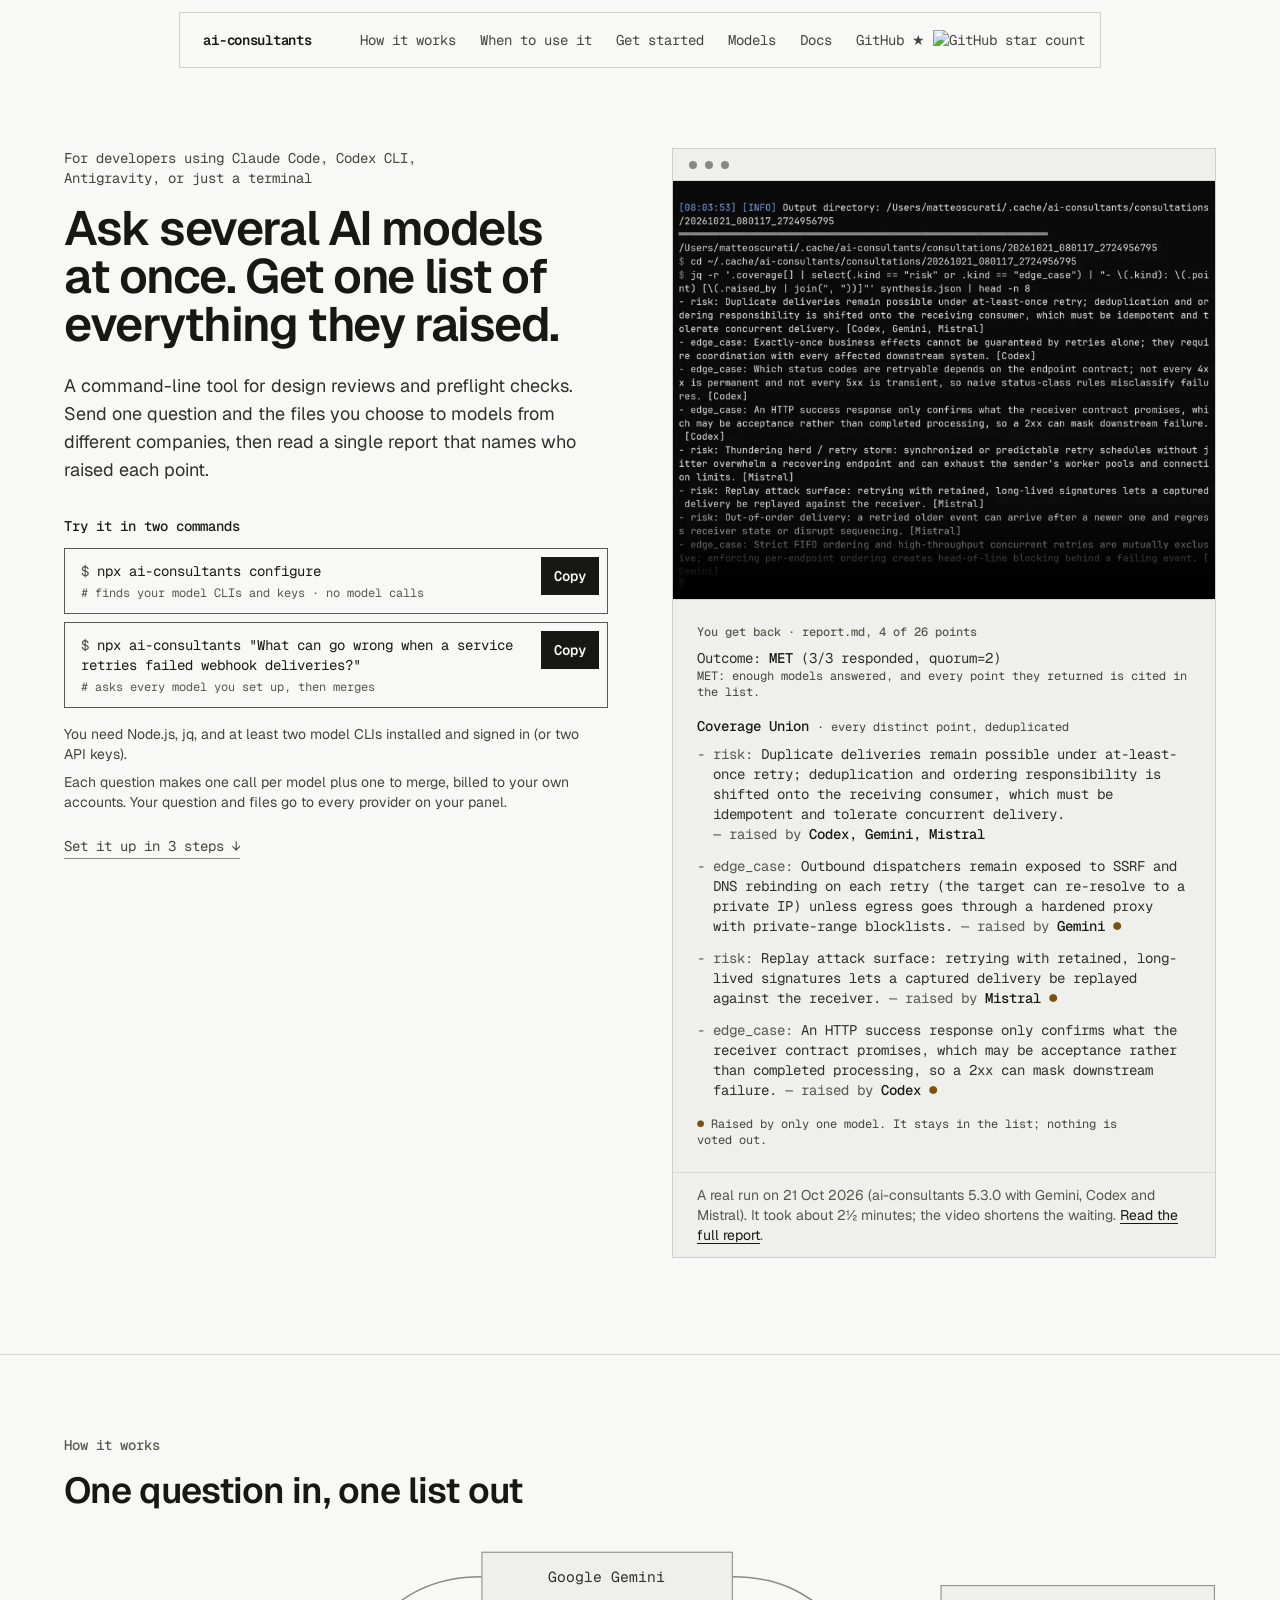
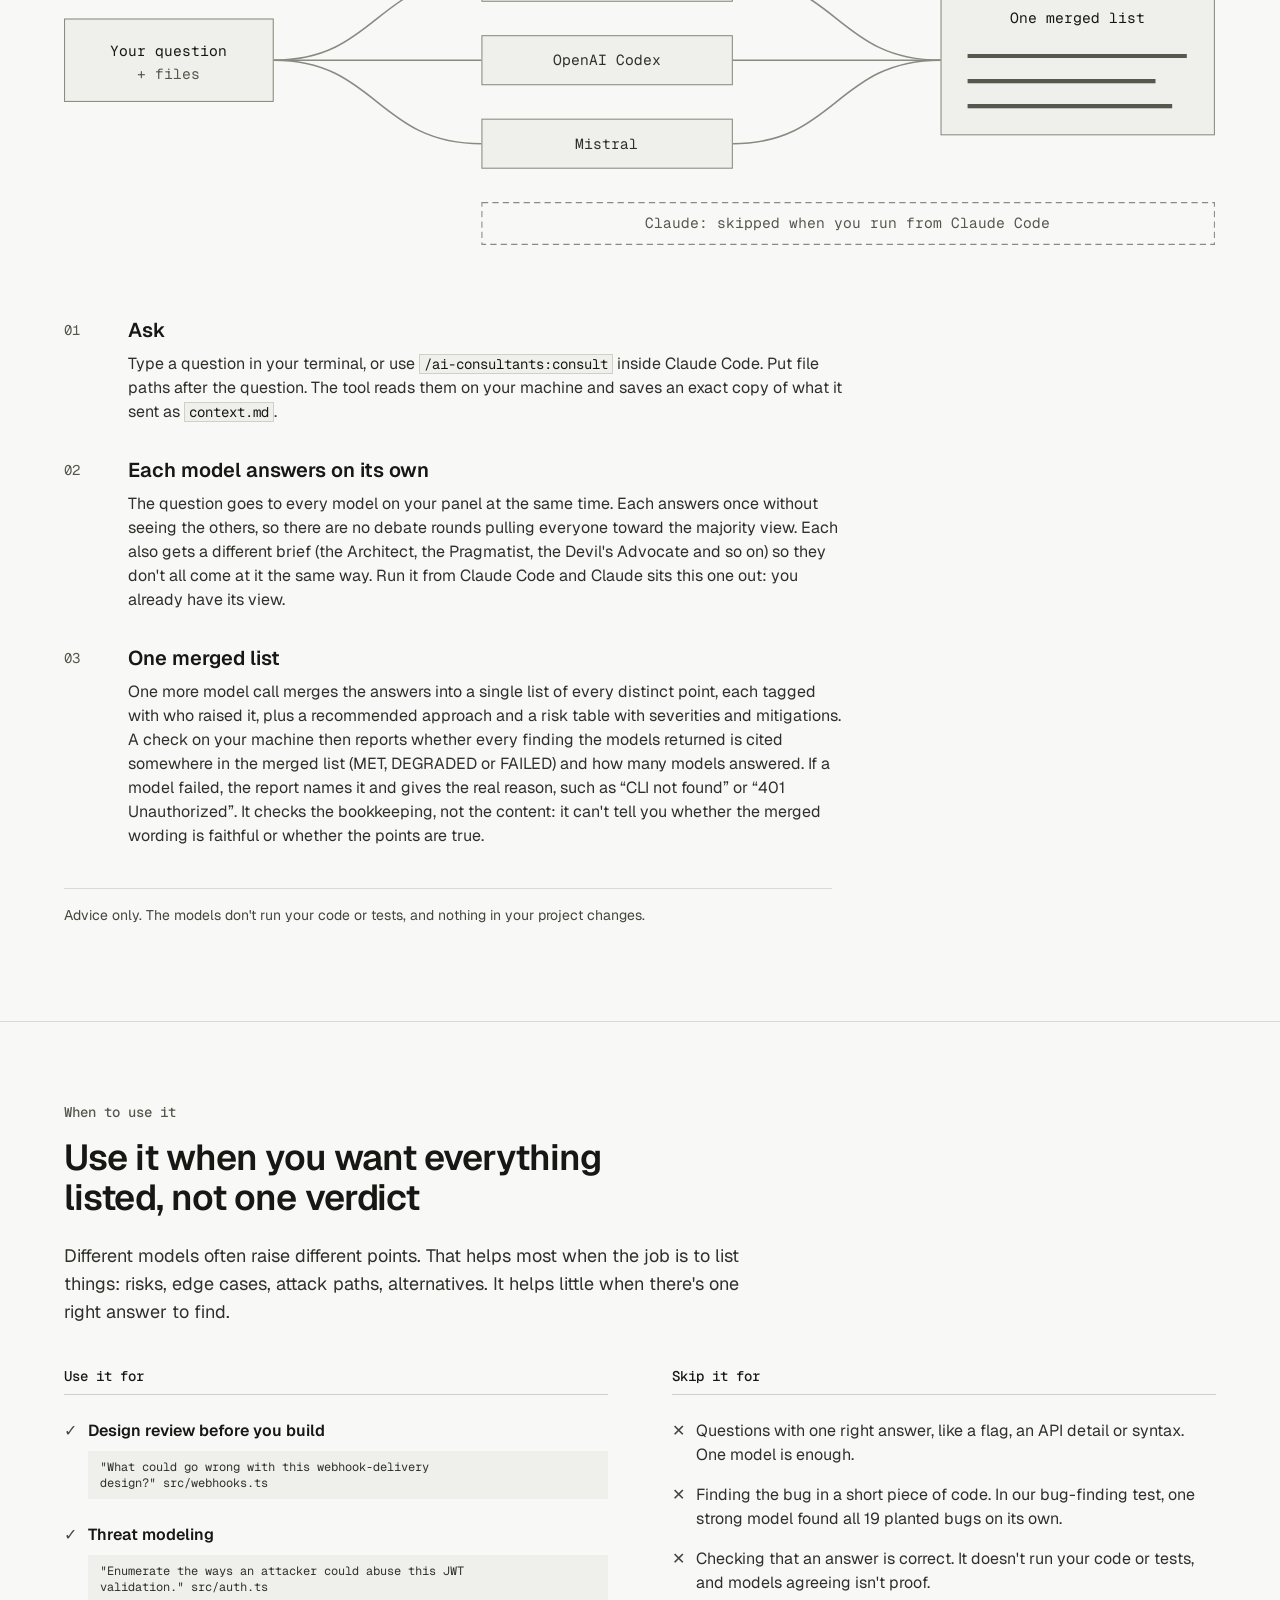
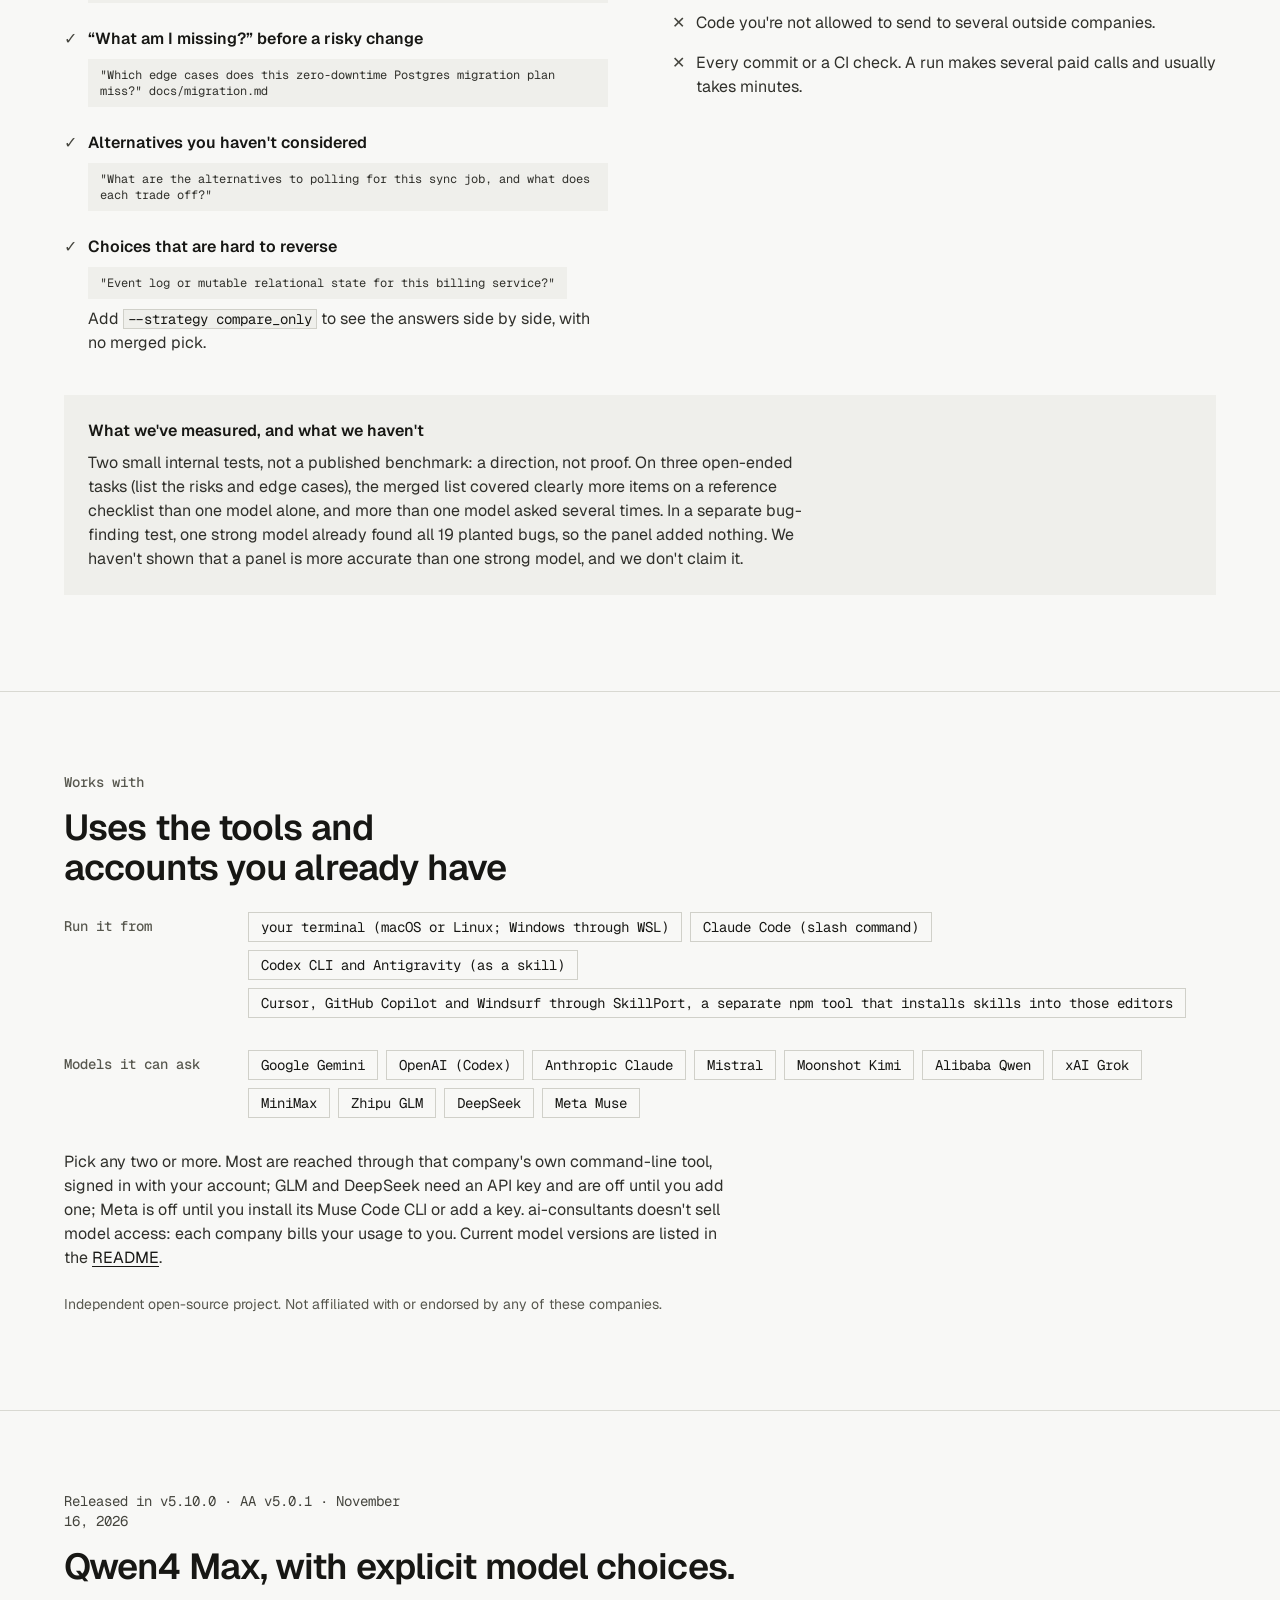
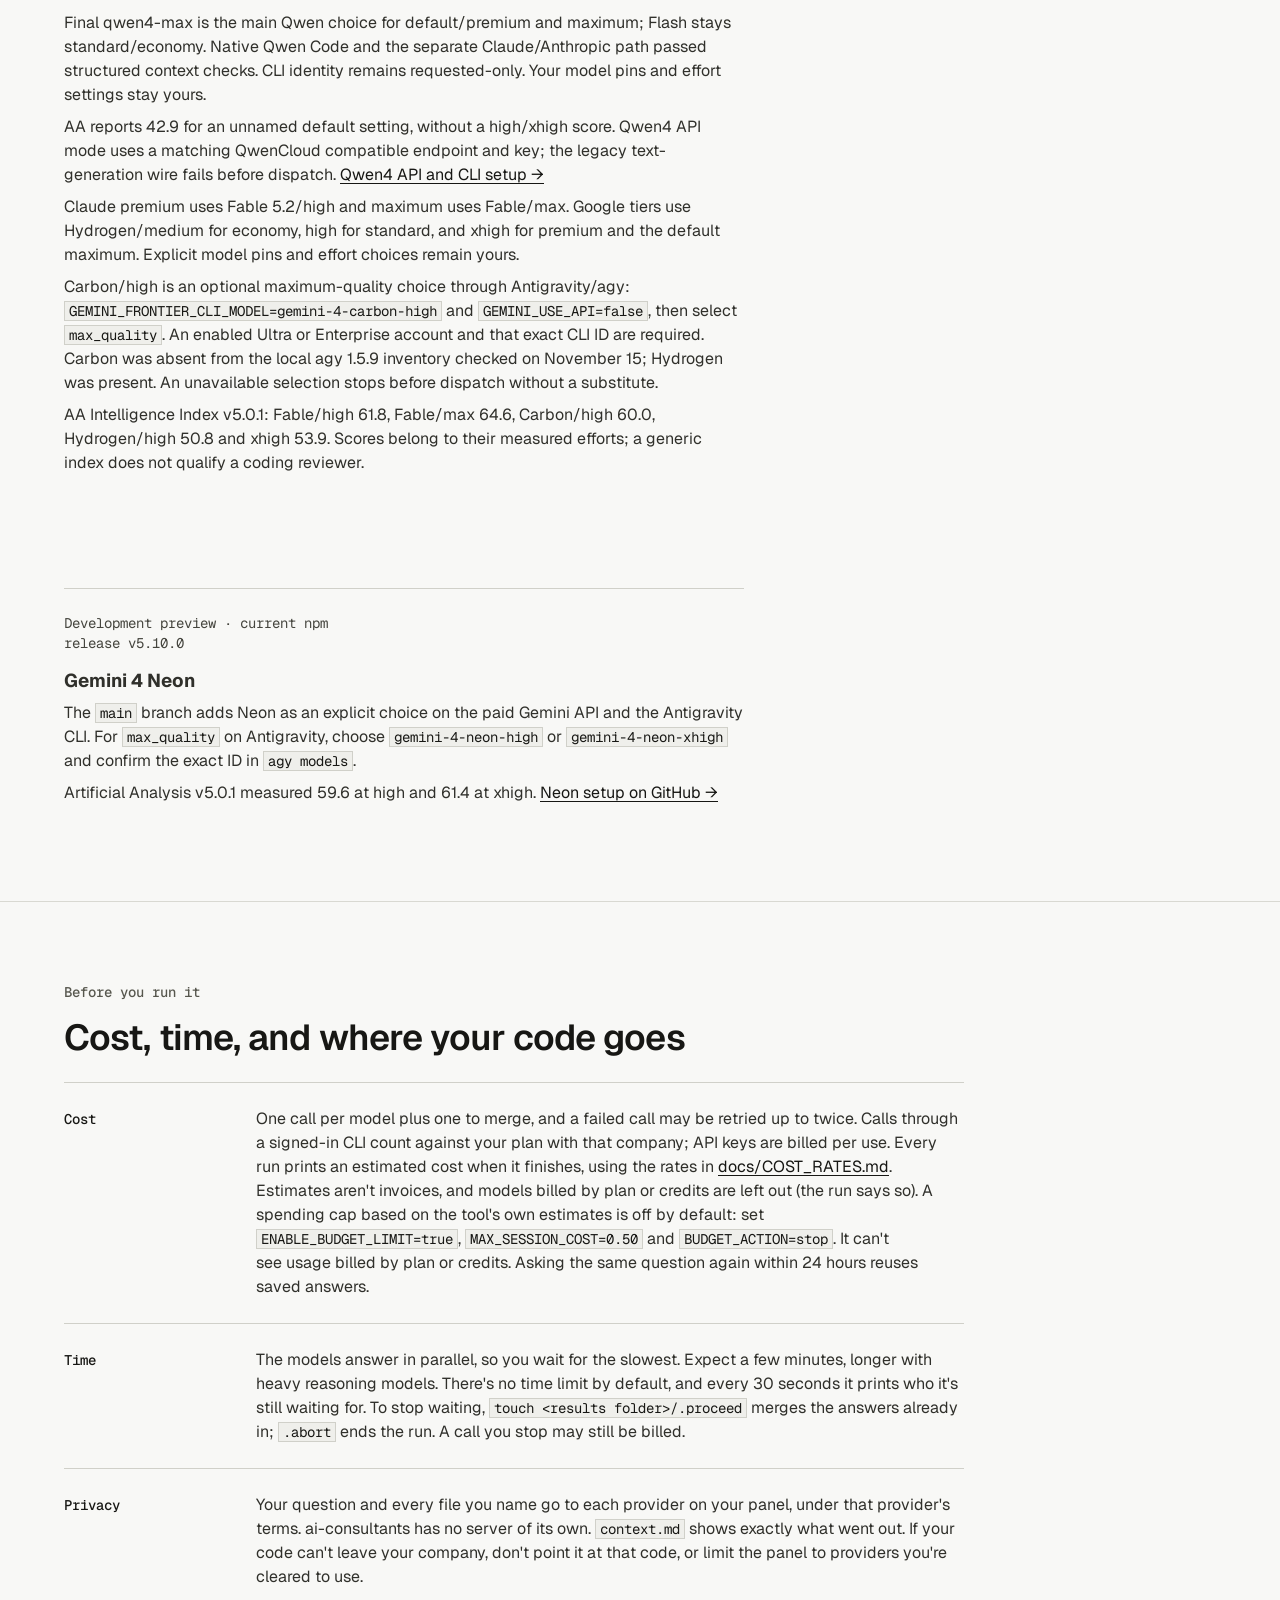
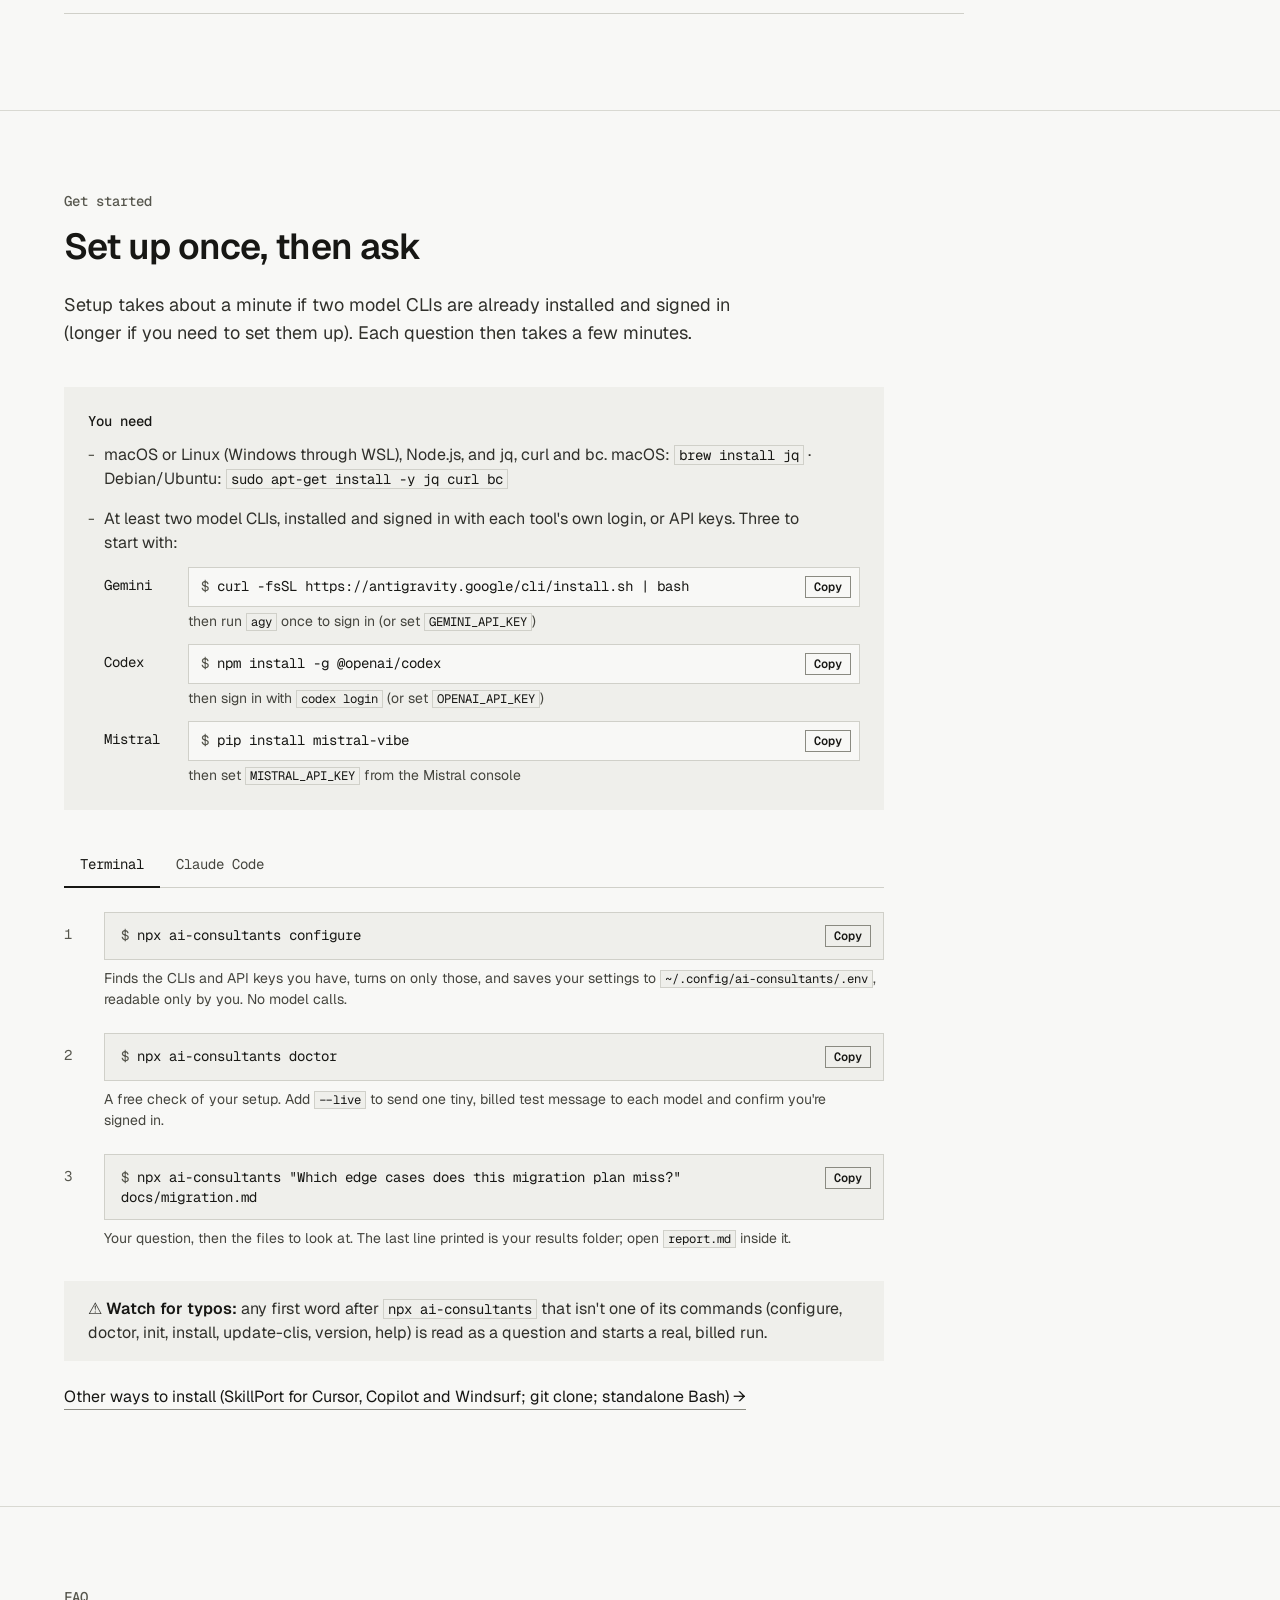
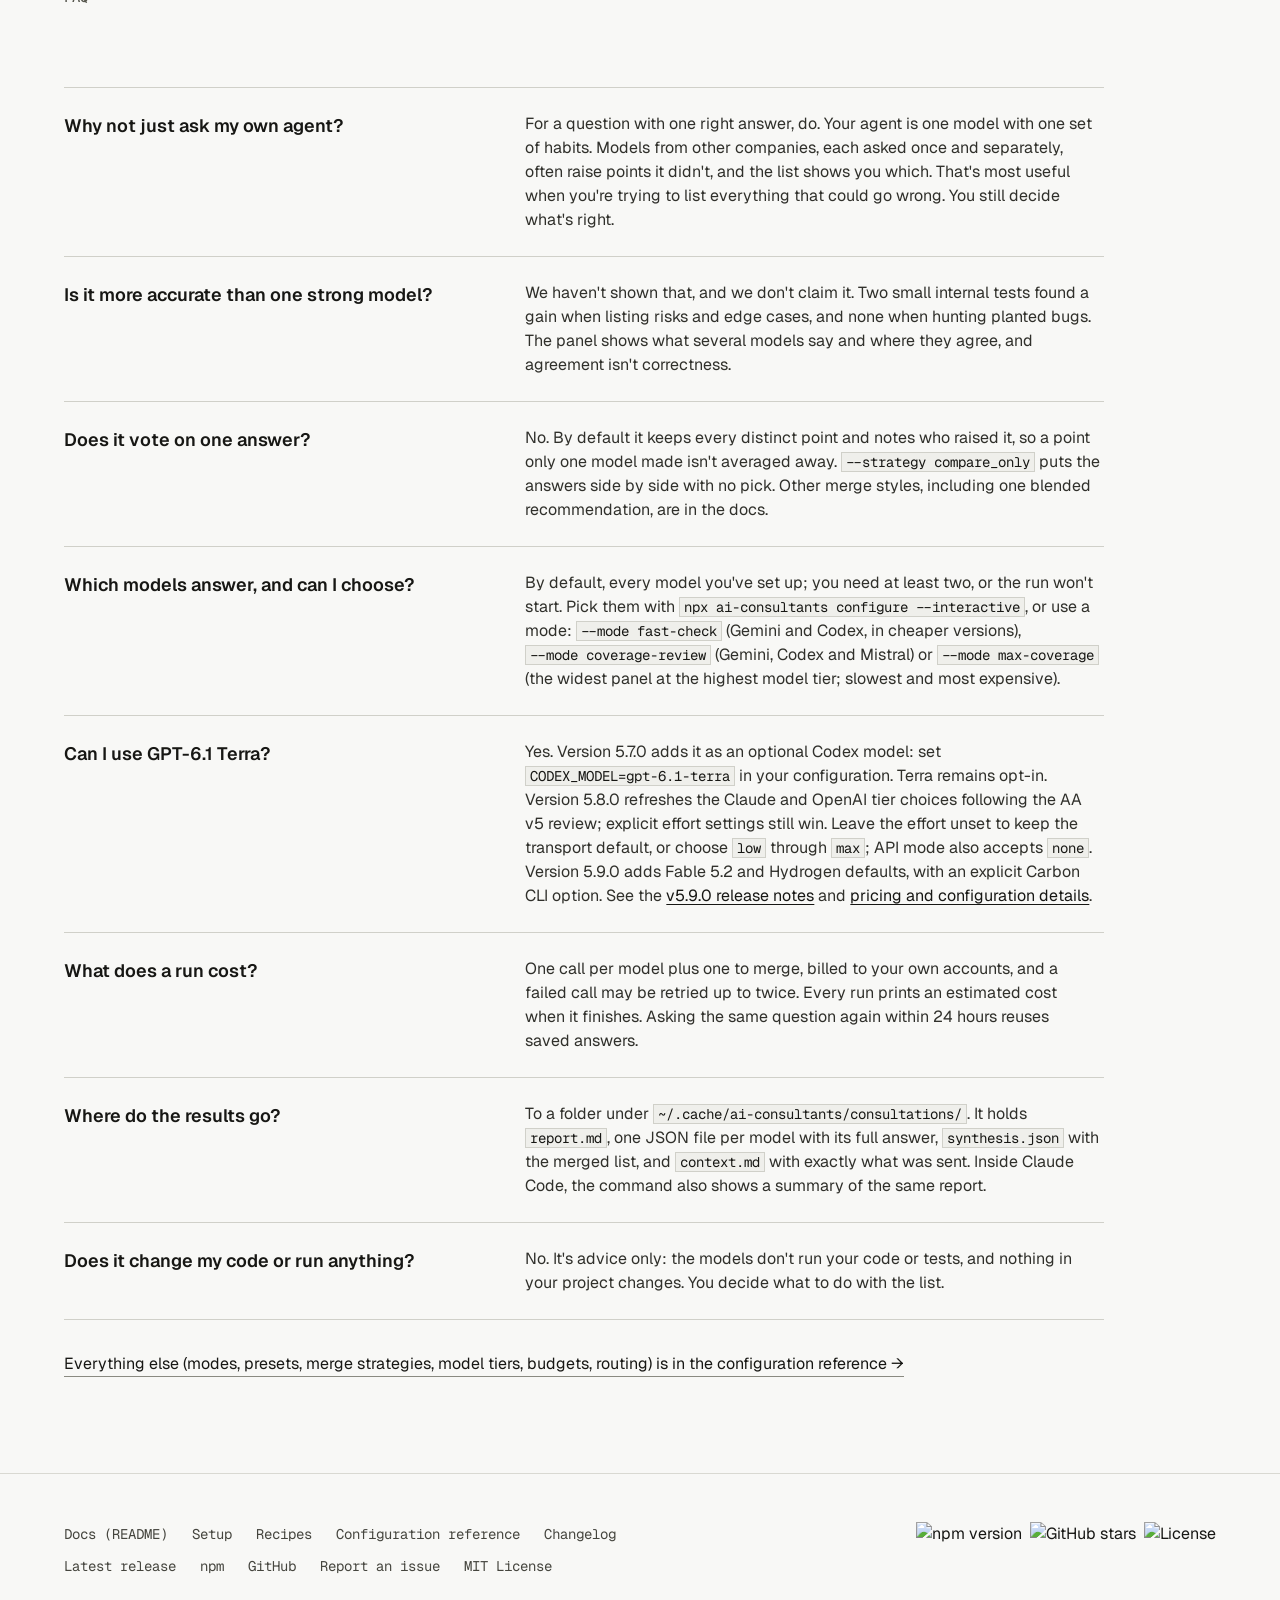
==== commit f467acd5: "Show the Gemini 4 Neon development preview" ====
--- a/index.html
+++ b/index.html
@@ -449,6 +449,7 @@
         }
         .chips li.lit { border-color: var(--text-muted); background: var(--bg-elevated); }
         .works-note { max-width: 680px; font-size: 16px; line-height: 24px; color: var(--text-body); margin-top: 8px; }
+        .development-preview { max-width: 680px; margin-top: 32px; padding-top: 24px; border-top: 1px solid var(--border-light); scroll-margin-top: 72px; }
         .small-print { margin-top: 24px; font-size: 14px; line-height: 20px; color: var(--text-muted); }
 
         /* ——— BEFORE YOU RUN ——— */
@@ -958,6 +959,12 @@
         <p class="works-note">AA Intelligence Index v5.0.1: Fable/high 61.8, Fable/max 64.6, Carbon/high 60.0, Hydrogen/high 50.8 and xhigh 53.9. Scores belong to their measured efforts; a generic index does not qualify a coding reviewer.</p>
         <a class="more-link" href="/docs/">Model benchmarks, provider limits and configuration &rarr;</a>
         <p class="works-note"><a href="https://github.com/reasance/ai-consultants/releases/tag/v5.10.0">Read the v5.10.0 release notes</a>.</p>
+        <article class="development-preview" id="gemini-4-neon" aria-labelledby="neon-title">
+            <p class="eyebrow">Development preview · current npm release v5.10.0</p>
+            <h3 id="neon-title">Gemini 4 Neon</h3>
+            <p class="works-note">The <code>main</code> branch adds Neon as an explicit choice on the paid Gemini API and the Antigravity CLI. For <code>max_quality</code> on Antigravity, choose <code>gemini-4-neon-high</code> or <code>gemini-4-neon-xhigh</code> and confirm the exact ID in <code>agy models</code>.</p>
+            <p class="works-note">Artificial Analysis v5.0.1 measured 59.6 at high and 61.4 at xhigh. <a href="https://github.com/reasance/ai-consultants/blob/main/docs/SETUP.md#gemini-4-neon">Neon setup on GitHub →</a></p>
+        </article>
     </div>
 </section>
 
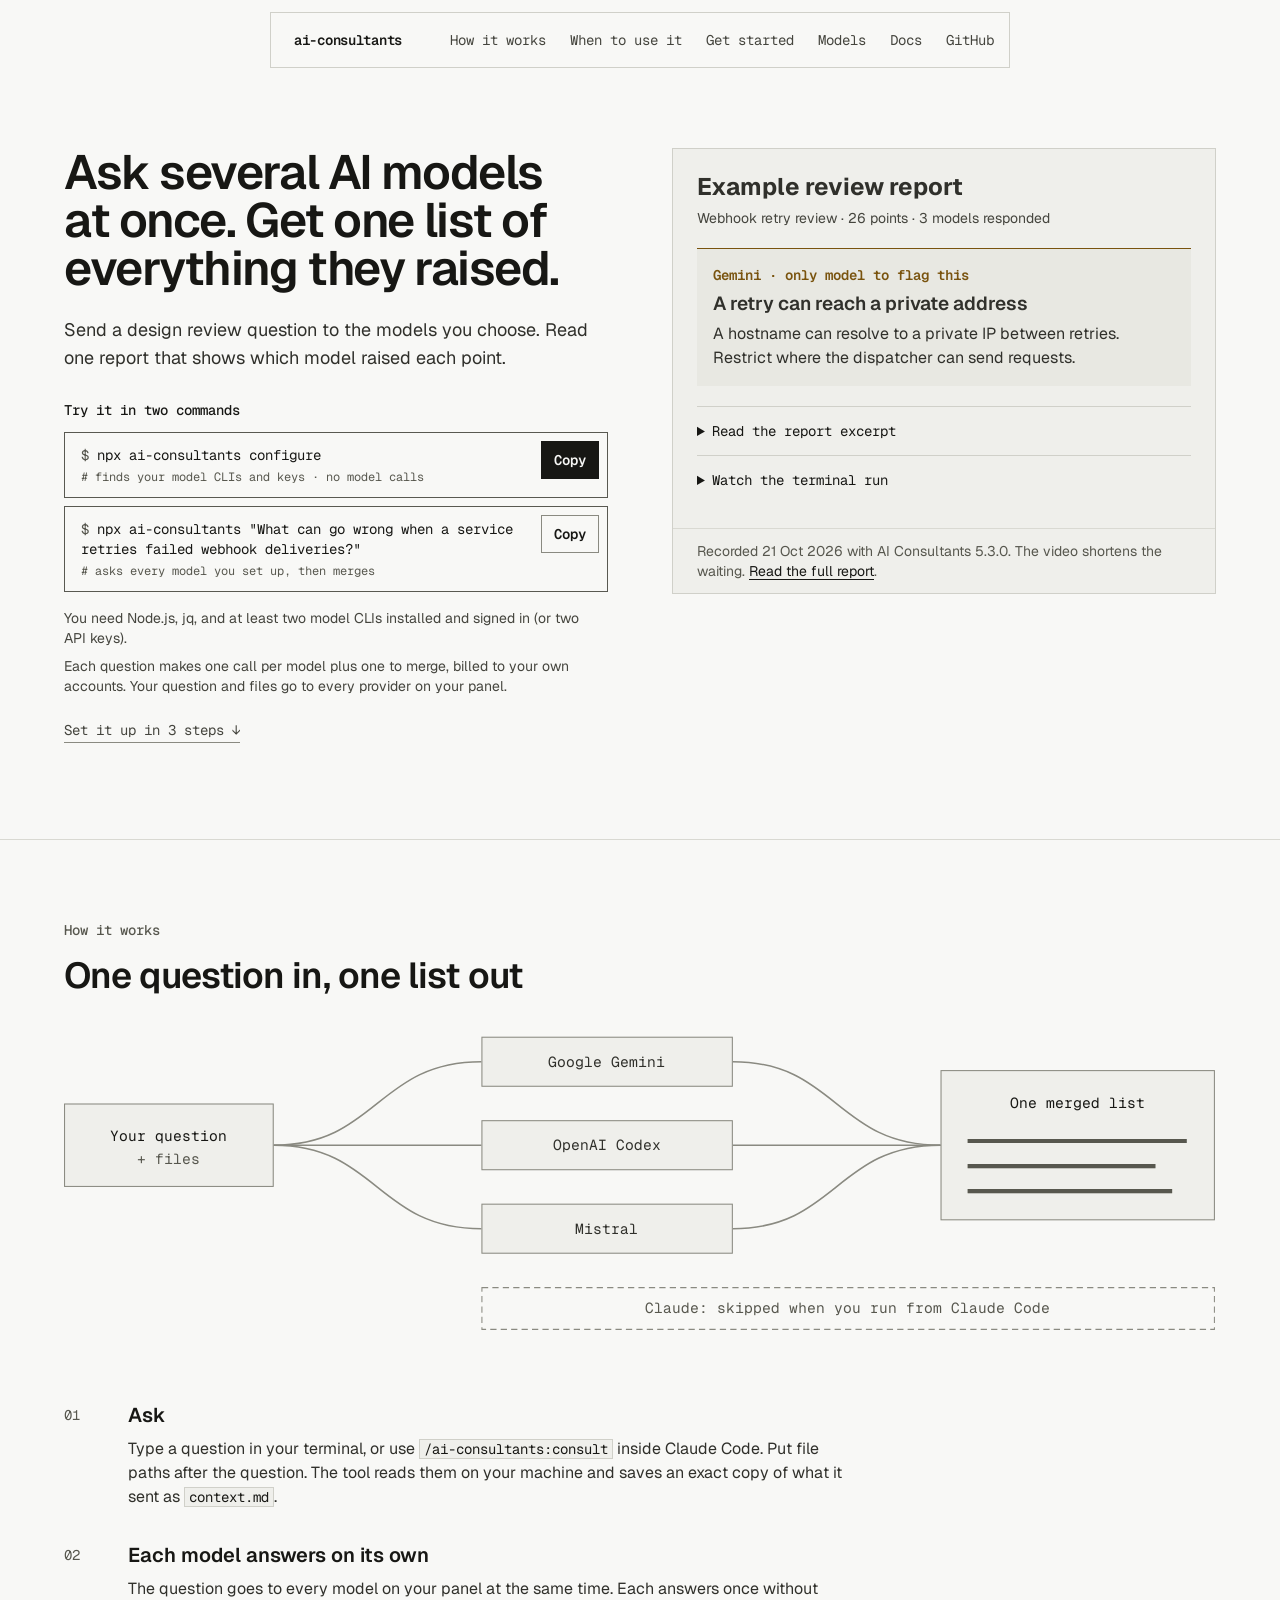
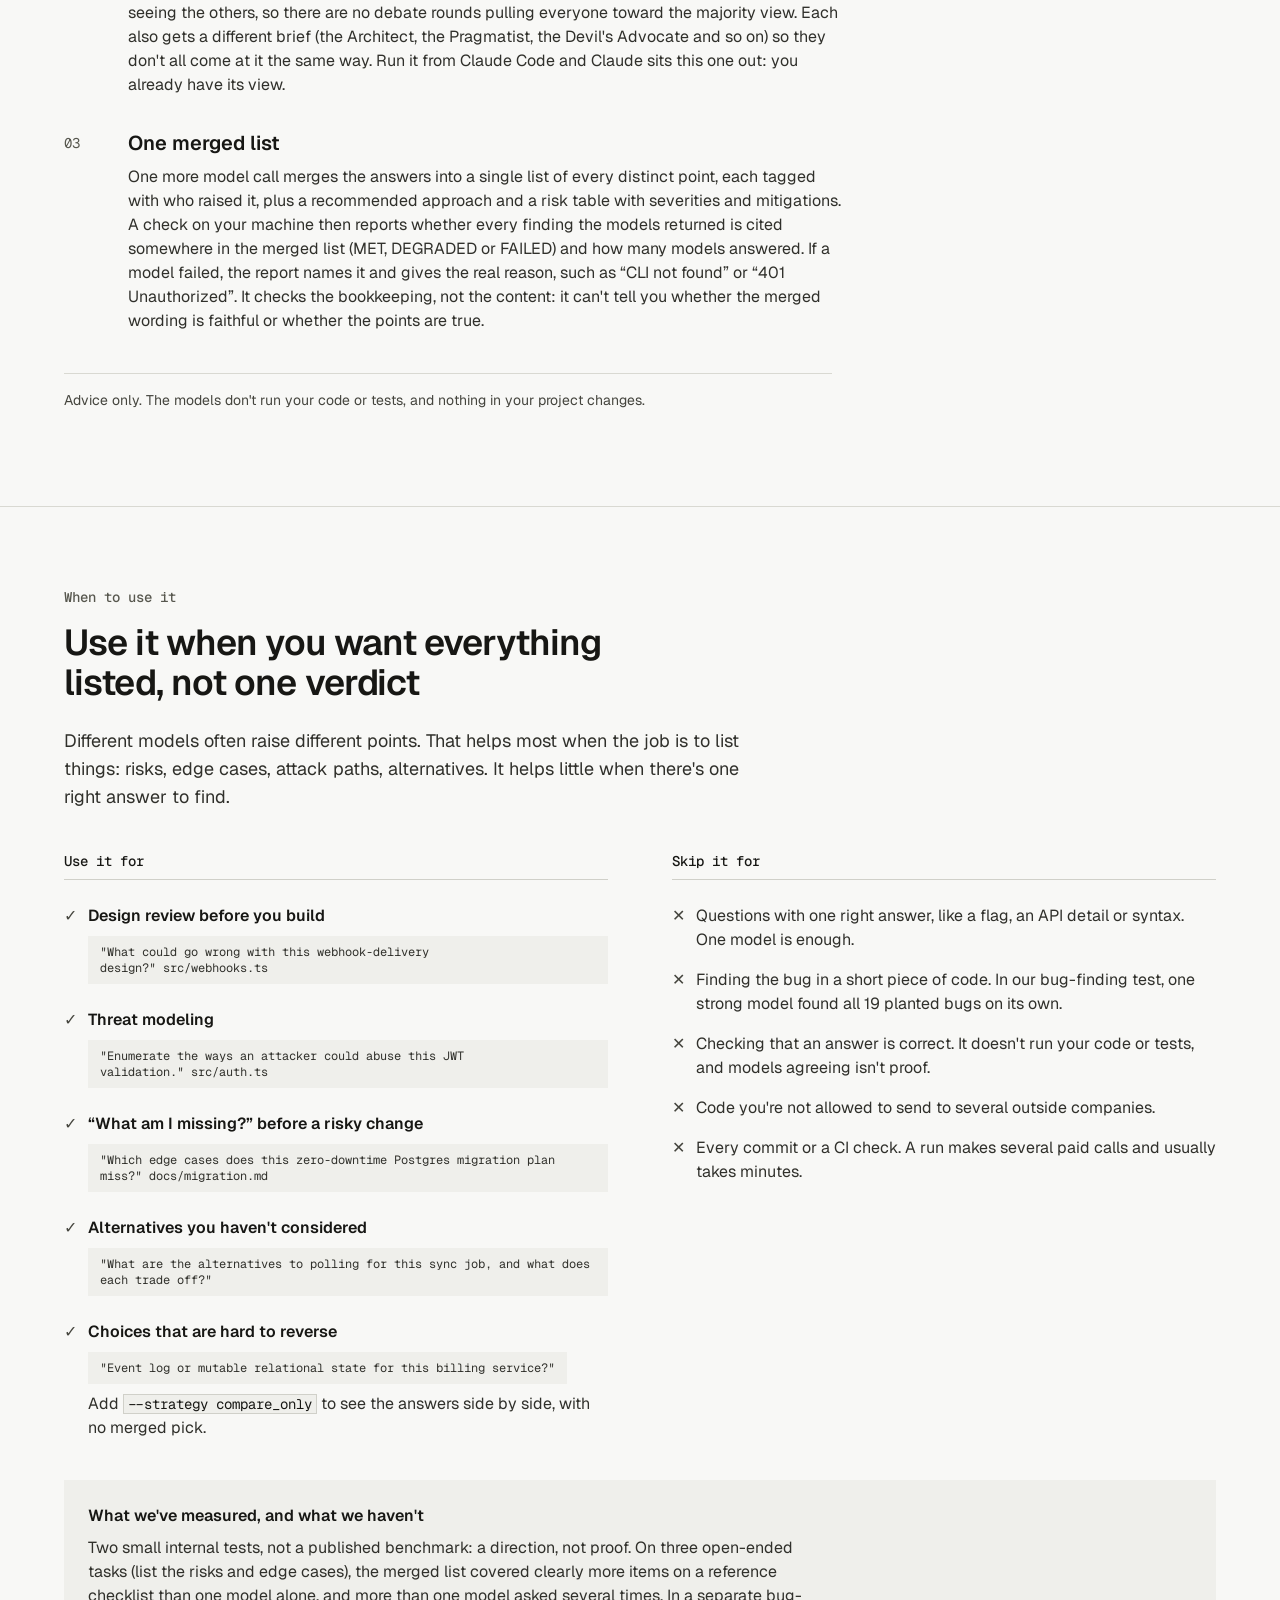
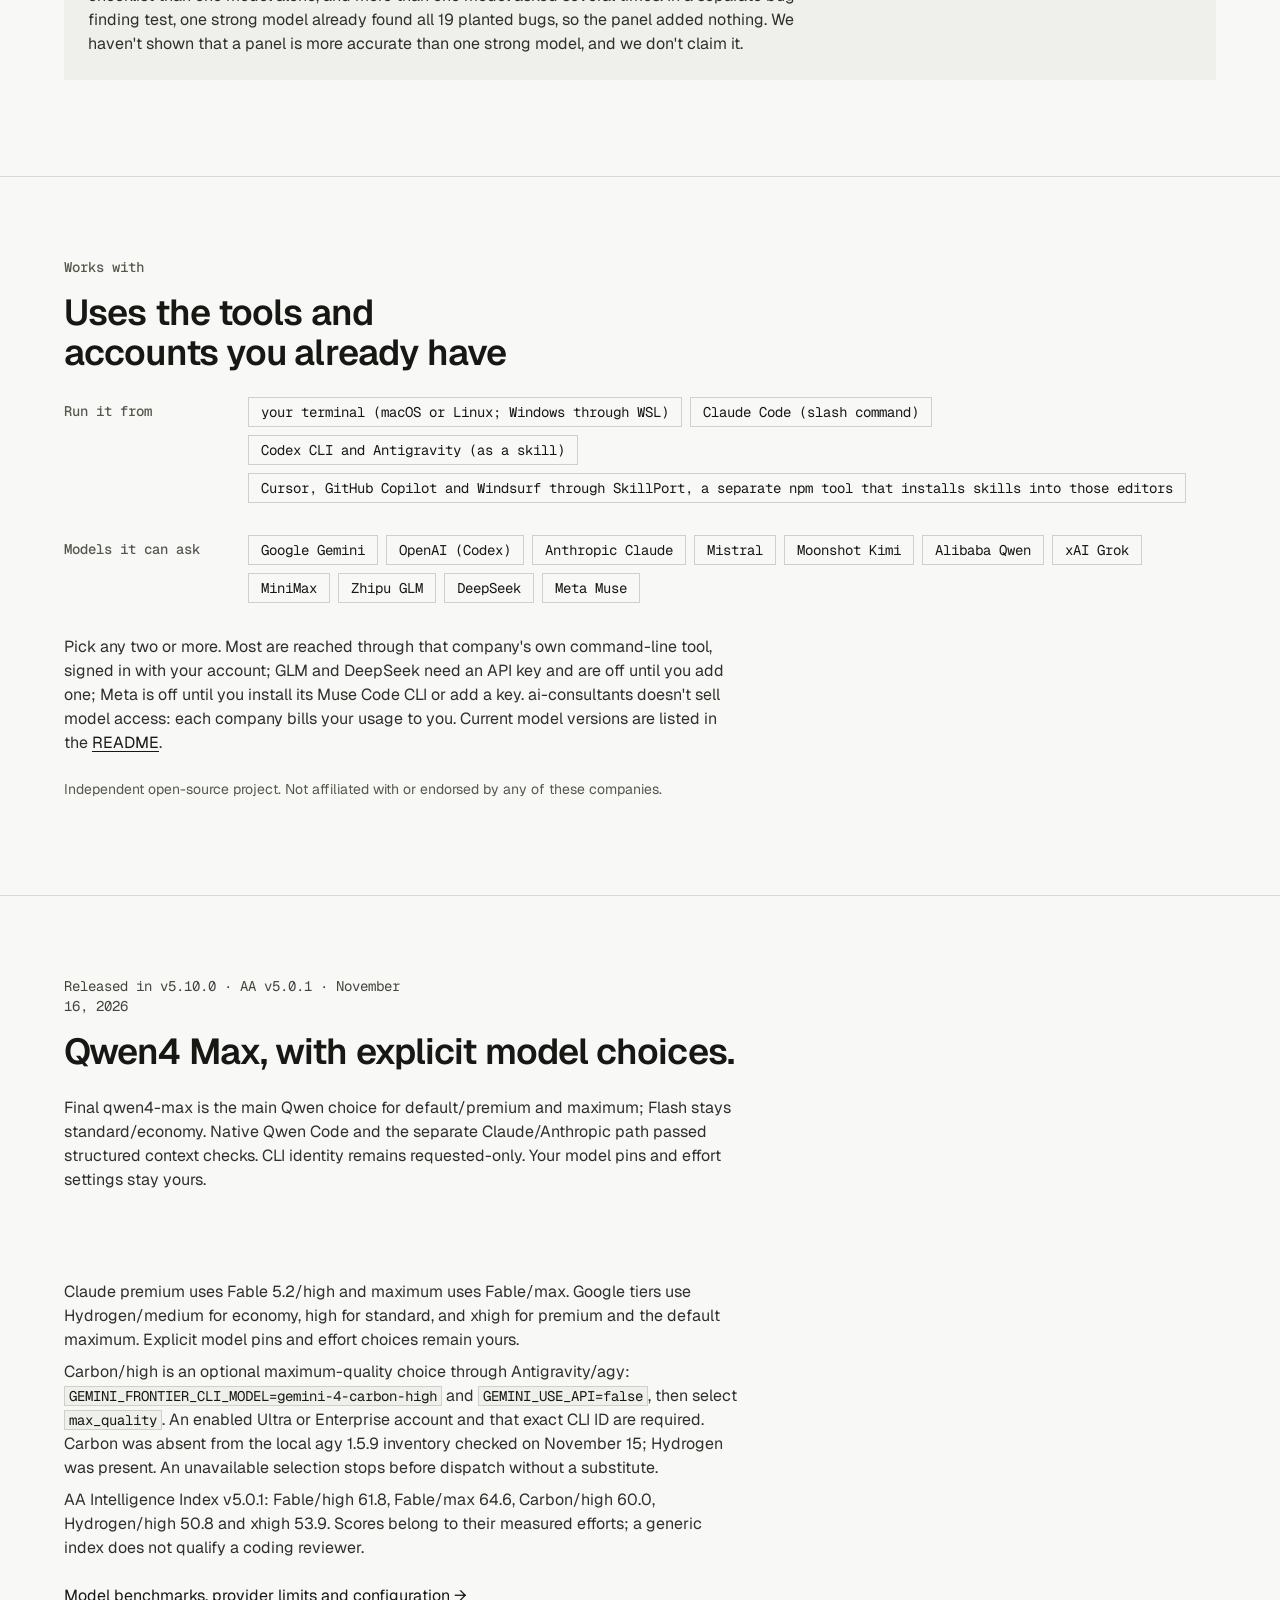
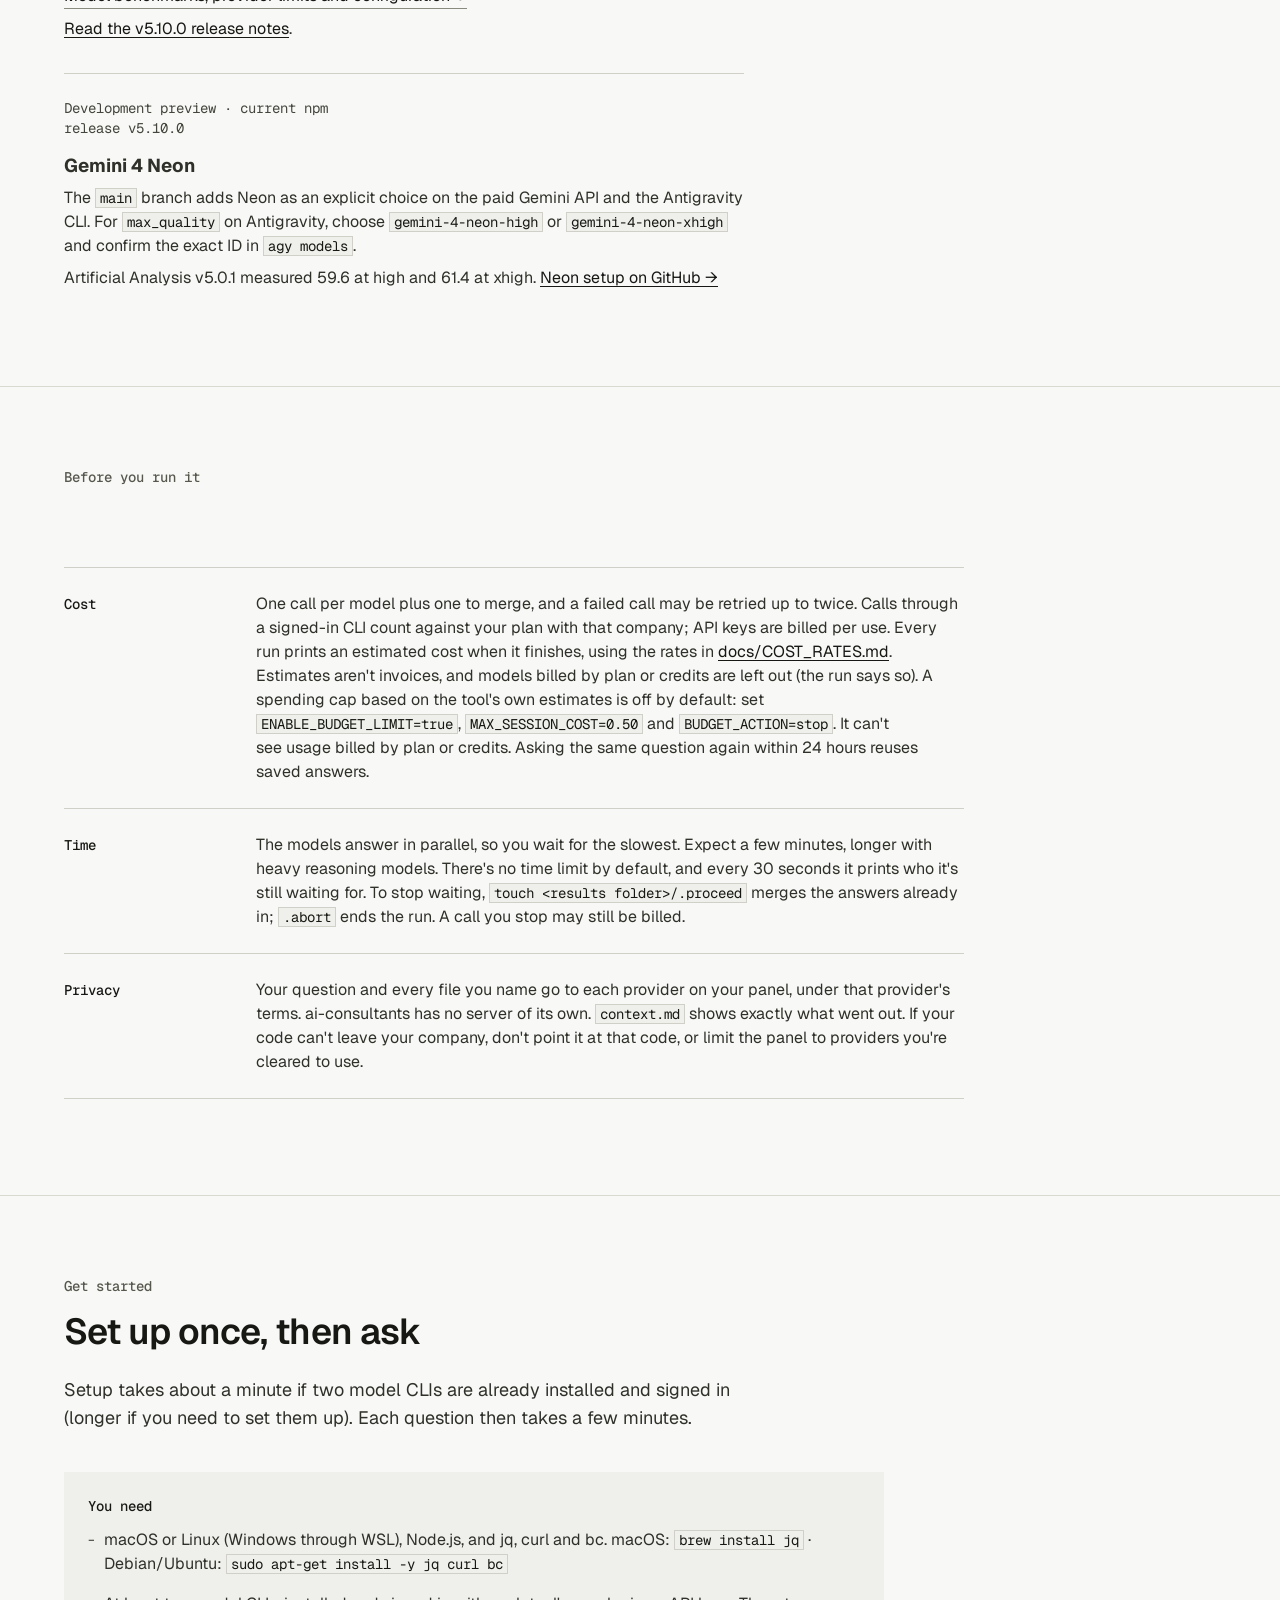
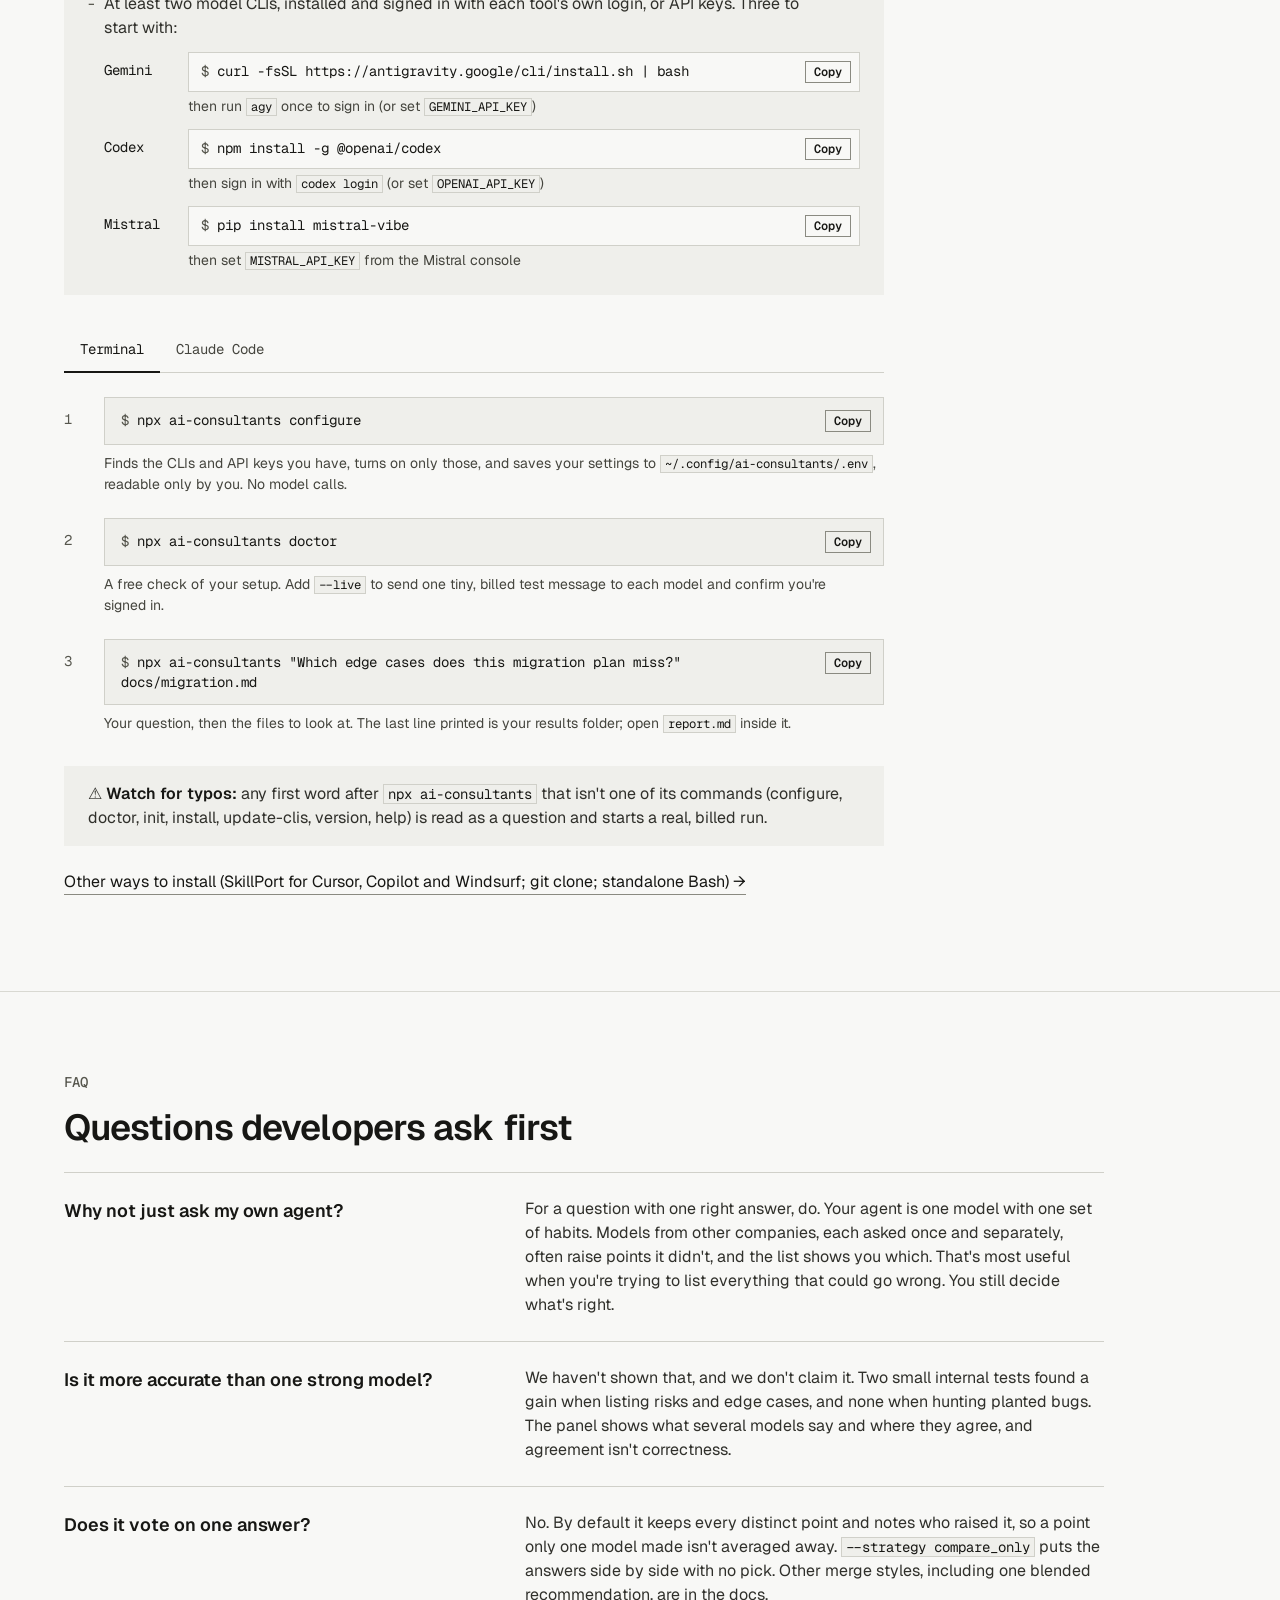
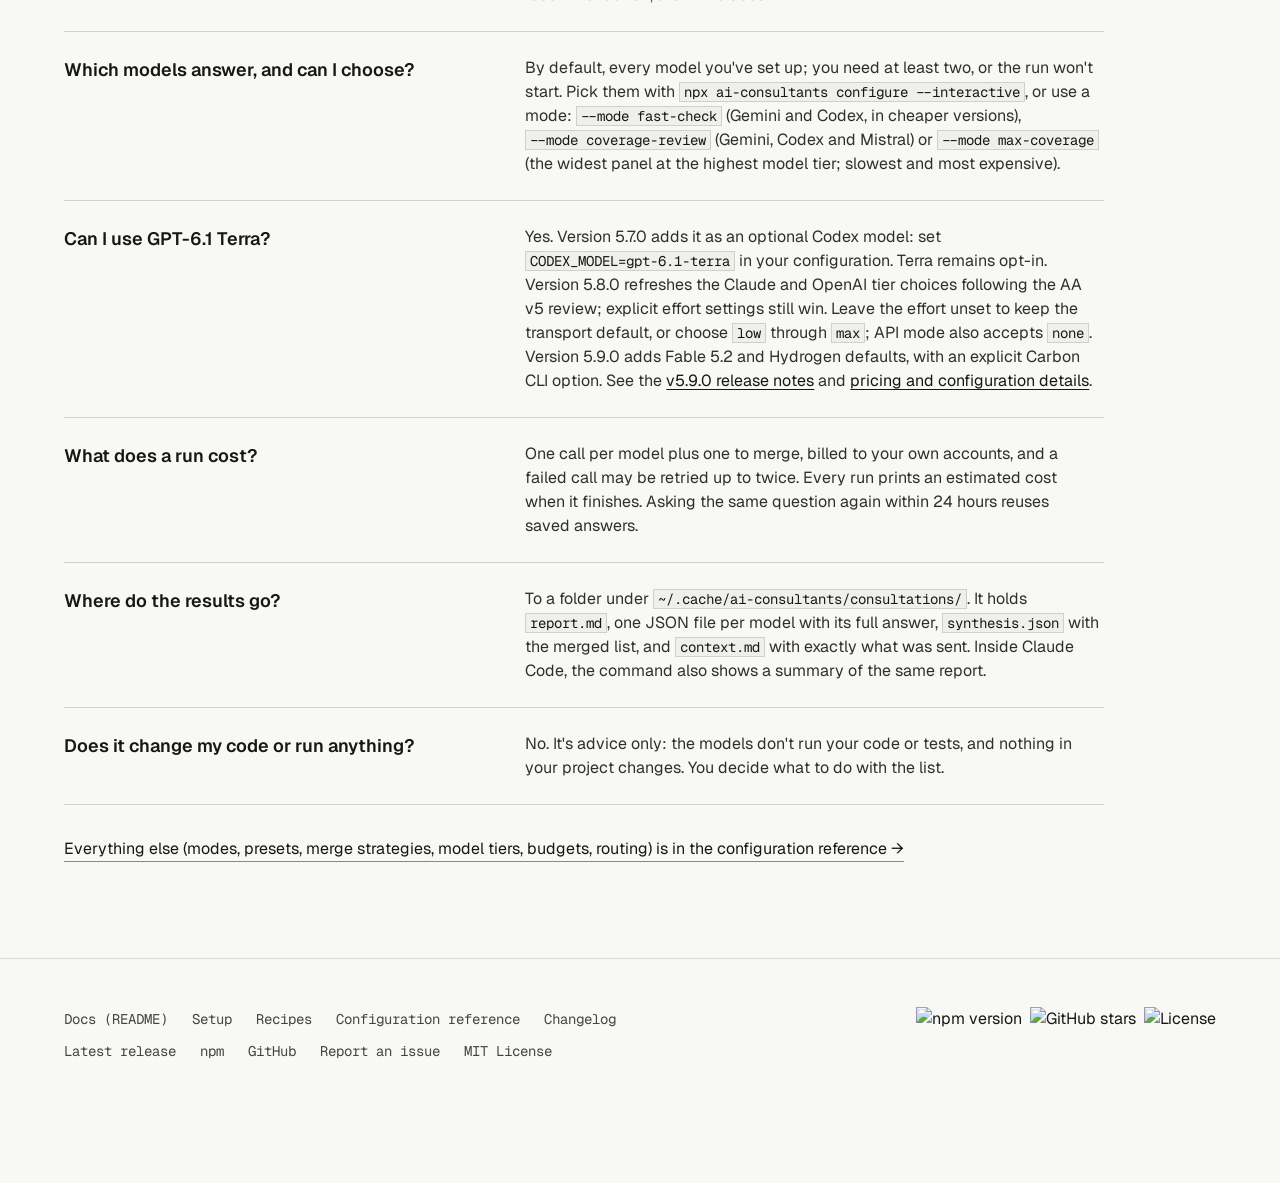
==== commit 340e73a2: "Lead with the attributed review result" ====
--- a/index.html
+++ b/index.html
@@ -244,7 +244,11 @@
         /* ——— HERO ——— */
         .hero { padding: 64px 0 96px; border-bottom: 1px solid var(--border); }
 
-        .hero-grid { display: grid; grid-template-columns: minmax(0, 1fr); gap: 48px; }
+        .hero-grid { display: grid; grid-template-columns: minmax(0, 1fr); grid-template-areas: "intro" "proof" "setup"; gap: 32px; }
+        .hero-copy { grid-area: intro; }
+        .hero-actions { grid-area: setup; min-width: 0; }
+        .hero .card { grid-area: proof; }
+        .hero-copy .subhead { margin-bottom: 0; }
 
         .eyebrow {
             font-family: var(--font-mono);
@@ -283,6 +287,8 @@
 
         .card-video { display: block; width: 100%; height: auto; background: var(--bg); border-bottom: 1px solid var(--border); }
         .cmd-hero + .cmd-hero { margin-top: 8px; }
+        .cmd-hero + .cmd-hero .copy { background: transparent; color: var(--text); border-color: var(--border-strong); }
+        .cmd-hero + .cmd-hero .copy:hover { background: var(--bg-elevated); border-color: var(--text); }
         .cmd-hint { display: block; color: var(--text-muted); font-size: 12px; line-height: 16px; margin-top: 4px; user-select: none; -webkit-user-select: none; }
         .r-gloss { color: var(--text-secondary); font-size: 12px; line-height: 16px; font-weight: 400; }
 
@@ -298,21 +304,23 @@
         }
         .quiet-link:hover { color: var(--text); border-color: var(--text-muted); }
 
-        /* Example card: selectable monospace text in a terminal frame */
+        /* The report leads; its full text and the recorded terminal run are available on demand. */
         .card {
             background: var(--bg-elevated);
             border: 1px solid var(--border-light);
             min-width: 0;
         }
 
-        .card-bar {
-            display: flex; align-items: center; gap: 8px;
-            height: 32px; padding: 0 16px;
-            border-bottom: 1px solid var(--border);
-        }
-        .card-bar i { width: 8px; height: 8px; border-radius: 9999px; background: var(--border-strong); display: block; }
-
         .card-body { padding: 24px; font-family: var(--font-mono); font-size: 14px; line-height: 20px; }
+        .proof-title { font-family: var(--font-body); font-size: 24px; line-height: 1.2; margin-bottom: 6px; }
+        .proof-context { color: var(--text-secondary); font-family: var(--font-body); font-size: 14px; }
+        .proof-finding { background: var(--bg-card); border-top: 1px solid var(--accent); margin: 20px 0; padding: 16px; }
+        .proof-source { color: var(--accent); font-size: 14px; font-weight: 600; }
+        .proof-finding h3 { font: 600 19px/1.35 var(--font-body); margin: 6px 0; }
+        .proof-finding p:last-child { color: var(--text-body); font: 16px/1.5 var(--font-body); }
+        .report-more { border-top: 1px solid var(--border-light); }
+        .report-more > summary { cursor: pointer; color: var(--text); padding: 14px 0; }
+        .report-more[open] > :last-child { margin-bottom: 16px; }
 
         .card-label {
             font-size: 12px; line-height: 16px; font-weight: 500;
@@ -324,8 +332,6 @@
         .r-outcome b { color: var(--text); font-weight: 500; }
         .r-head { color: var(--text); font-weight: 500; margin: 16px 0 8px; }
 
-        /* The story keeps the list at its resting height, so the page never shifts */
-        .r-clip { overflow: hidden; }
         .r-list { list-style: none; display: grid; gap: 12px; }
         .r-list li { display: grid; grid-template-columns: 16px minmax(0, 1fr); }
         .r-list li::before { content: "-"; color: var(--text-muted); }
@@ -336,17 +342,6 @@
         .solo { color: var(--accent); display: inline-block; }
 
         .legend { margin-top: 16px; color: var(--text-secondary); font-size: 12px; line-height: 16px; }
-
-        .show-all {
-            margin-top: 16px;
-            font-family: var(--font-mono); font-size: 12px; line-height: 16px; font-weight: 600;
-            color: var(--text); background: none;
-            border: 1px solid var(--border-strong);
-            padding: 4px 8px; cursor: pointer;
-            transition: border-color 0.3s var(--ease), transform 0.3s var(--ease);
-        }
-        .show-all:hover { border-color: var(--text-muted); }
-        .show-all:active { transform: scale(0.98); }
 
         .card figcaption {
             border-top: 1px solid var(--border);
@@ -577,11 +572,7 @@
         .hero .cta > :nth-child(4) { --d: 0.46s; }
         .hero .cta > :nth-child(5) { --d: 0.52s; }
         .hero .card { --d: 0.18s; }
-        .hero .card-bar i:nth-child(1) { --d: 0.34s; }
-        .hero .card-bar i:nth-child(2) { --d: 0.38s; }
-        .hero .card-bar i:nth-child(3) { --d: 0.42s; }
         .hero .card-video { --d: 0.4s; }
-        .hero .card-label { --d: 0.5s; }
         .hero .r-outcome { --d: 0.56s; }
         .hero .r-gloss { --d: 0.6s; }
         .hero .r-head { --d: 0.64s; }
@@ -592,7 +583,6 @@
         .hero .r-list > li:nth-child(2) .solo { --d: 0.86s; }
         .hero .r-list > li:nth-child(3) .solo { --d: 0.92s; }
         .hero .r-list > li:nth-child(4) .solo { --d: 0.98s; }
-        .hero .legend, .hero .show-all { --d: 1s; }
         .hero figcaption { --d: 1.06s; }
 
         /* Diagram: nodes pop in reading order, connectors draw on, the merged list fills like progress */
@@ -644,13 +634,8 @@
 
         @media (min-width: 1024px) {
             .hero { padding-top: 80px; }
-            .hero-grid { grid-template-columns: minmax(0, 1fr) minmax(0, 1fr); gap: 64px; align-items: start; }
+            .hero-grid { grid-template-columns: minmax(0, 1fr) minmax(0, 1fr); grid-template-areas: "intro proof" "setup proof"; grid-template-rows: auto 1fr; gap: 28px 64px; align-items: start; }
             .hero h1 { font-size: 48px; line-height: 1; }
-            .show-all { display: none; }
-        }
-
-        @media (max-width: 1023px) {
-            .card.collapsed .r-list > li:nth-child(n+4):not(.leave) { display: none; }
         }
 
         @media (max-width: 859px) {
@@ -720,7 +705,7 @@
             <li><a href="#get-started">Get started</a></li>
             <li><a href="/docs/">Models</a></li>
             <li><a href="/docs/setup.html">Docs</a></li>
-            <li><a href="https://github.com/reasance/ai-consultants" target="_blank" rel="noopener">GitHub <span aria-hidden="true">&#9733;</span><img src="https://img.shields.io/github/stars/reasance/ai-consultants?style=flat-square&amp;label=&amp;labelColor=141414&amp;color=1f1f1f" alt="GitHub star count" height="20" loading="lazy"></a></li>
+            <li><a href="https://github.com/reasance/ai-consultants" target="_blank" rel="noopener">GitHub</a></li>
         </ul>
     </nav>
 </header>
@@ -731,52 +716,58 @@
 <div class="hero" id="top">
     <div class="container hero-grid">
         <div class="hero-copy">
-            <p class="eyebrow k-up">For developers using Claude Code, Codex CLI, Antigravity, or just a terminal</p>
             <h1 class="k-up">Ask several AI models at once. Get one list of everything they raised.</h1>
-            <p class="subhead k-up">A command-line tool for design reviews and preflight checks. Send one question and the files you choose to models from different companies, then read a single report that names who raised each point.</p>
-
-            <div class="cta" role="group" aria-labelledby="try-label">
-                <div class="cta-label k-up" id="try-label">Try it in two commands</div>
-                <div class="cmd cmd-hero k-up">
-                    <code class="cmd-line"><span class="prompt" aria-hidden="true">$ </span><span class="cmd-text">npx ai-consultants configure</span><span class="cmd-hint"># finds your model CLIs and keys &middot; no model calls</span></code>
-                    <button class="copy" type="button" data-copy aria-label="Copy the configure command">Copy</button>
+            <p class="subhead k-up">Send a design review question to the models you choose. Read one report that shows which model raised each point.</p>
+        </div>
+
+        <figure class="card k-card" id="example" aria-label="A real run: what you ask and what you get back">
+            <div class="card-body">
+                <h2 class="proof-title">Example review report</h2>
+                <p class="proof-context">Webhook retry review · 26 points · 3 models responded</p>
+                <div class="proof-finding">
+                    <p class="proof-source">Gemini · only model to flag this</p>
+                    <h3>A retry can reach a private address</h3>
+                    <p>A hostname can resolve to a private IP between retries. Restrict where the dispatcher can send requests.</p>
                 </div>
-                <div class="cmd cmd-hero k-up">
-                    <code class="cmd-line"><span class="prompt" aria-hidden="true">$ </span><span class="cmd-text">npx ai-consultants "What can go wrong when a service retries failed webhook deliveries?"</span><span class="cmd-hint"># asks every model you set up, then merges</span></code>
-                    <button class="copy" type="button" data-copy aria-label="Copy the question command">Copy</button>
-                </div>
-                <div class="cta-notes k-up">
-                    <p>You need Node.js, jq, and at least two model CLIs installed and signed in (or two API keys).</p>
-                    <p>Each question makes one call per model plus one to merge, billed to your own accounts. Your question and files go to every provider on your panel.</p>
-                </div>
-                <a class="quiet-link k-up" href="#get-started">Set it up in 3 steps &darr;</a>
-            </div>
-        </div>
-
-        <figure class="card k-card" id="example" aria-label="A real run: what you ask and what you get back">
-            <div class="card-bar" aria-hidden="true"><i class="k-pop"></i><i class="k-pop"></i><i class="k-pop"></i></div>
-            <video class="card-video k-fade" controls playsinline preload="none" poster="demo/poster.webp" width="1240" height="954" aria-label="Terminal recording of a real run: npx ai-consultants asks Gemini, Codex and Mistral what can go wrong when a service retries failed webhook deliveries, then prints the merged list with the models that raised each point.">
-                <source src="demo/run.webm" type="video/webm">
-                <source src="demo/run.mp4" type="video/mp4">
-            </video>
-            <div class="card-body">
-                <div class="card-label k-up">You get back <span class="fname">&middot; report.md, 4 of 26 points</span></div>
-                <div class="report">
-                    <p class="r-outcome k-up">Outcome: <b>MET</b> (3/3 responded, quorum=2)</p>
-                    <p class="r-gloss k-up">MET: enough models answered, and every point they returned is cited in the list.</p>
-                    <p class="r-head k-up">Coverage Union <span class="r-gloss">&middot; every distinct point, deduplicated</span></p>
-                    <div class="r-clip"><ul class="r-list">
+                <details class="report-more">
+                    <summary>Read the report excerpt</summary>
+                    <p class="r-outcome">Outcome <b>MET</b> (3/3 responded, quorum=2)</p>
+                    <p class="r-head">Coverage Union <span class="r-gloss">· every distinct point, deduplicated</span></p>
+                    <ul class="r-list">
                         <li class="k-left"><span><span class="kind">risk:</span> <span class="point">Duplicate deliveries remain possible under at-least-once retry; deduplication and ordering responsibility is shifted onto the receiving consumer, which must be idempotent and tolerate concurrent delivery.</span> <span class="by">&mdash; raised by <b>Codex, Gemini, Mistral</b></span></span></li>
                         <li class="k-left"><span><span class="kind">edge_case:</span> <span class="point">Outbound dispatchers remain exposed to SSRF and DNS rebinding on each retry (the target can re-resolve to a private IP) unless egress goes through a hardened proxy with private-range blocklists.</span> <span class="by">&mdash; raised by <b>Gemini</b> <span class="solo k-pop"><span aria-hidden="true">&#9679;</span><span class="sr-only">(raised by only one model)</span></span></span></span></li>
                         <li class="k-left"><span><span class="kind">risk:</span> <span class="point">Replay attack surface: retrying with retained, long-lived signatures lets a captured delivery be replayed against the receiver.</span> <span class="by">&mdash; raised by <b>Mistral</b> <span class="solo k-pop"><span aria-hidden="true">&#9679;</span><span class="sr-only">(raised by only one model)</span></span></span></span></li>
                         <li class="k-left"><span><span class="kind">edge_case:</span> <span class="point">An HTTP success response only confirms what the receiver contract promises, which may be acceptance rather than completed processing, so a 2xx can mask downstream failure.</span> <span class="by">&mdash; raised by <b>Codex</b> <span class="solo k-pop"><span aria-hidden="true">&#9679;</span><span class="sr-only">(raised by only one model)</span></span></span></span></li>
-                    </ul></div>
-                </div>
-                <button class="show-all k-up" type="button" aria-expanded="false" hidden>Show all</button>
-                <p class="legend k-up"><span class="solo" aria-hidden="true">&#9679;</span> Raised by only one model. It stays in the list; nothing is voted out.</p>
-            </div>
-            <figcaption class="k-up">A real run on 21 Oct 2026 (ai-consultants 5.3.0 with Gemini, Codex and Mistral). It took about 2&frac12; minutes; the video shortens the waiting. <a href="https://github.com/reasance/aiconsultants.sh/blob/main/demo/report.md" target="_blank" rel="noopener">Read the full report</a>.</figcaption>
+                    </ul>
+                    <p class="legend"><span class="solo" aria-hidden="true">&#9679;</span> Raised by only one model.</p>
+                </details>
+                <details class="report-more">
+                    <summary>Watch the terminal run</summary>
+                    <video class="card-video" controls playsinline preload="none" poster="demo/poster.webp" width="1240" height="954" aria-label="Terminal recording of a real run: npx ai-consultants asks Gemini, Codex and Mistral what can go wrong when a service retries failed webhook deliveries, then prints the merged list with the models that raised each point.">
+                        <source src="demo/run.webm" type="video/webm">
+                        <source src="demo/run.mp4" type="video/mp4">
+                    </video>
+                </details>
+            </div>
+            <figcaption>Recorded 21 Oct 2026 with AI Consultants 5.3.0. The video shortens the waiting. <a href="https://github.com/reasance/aiconsultants.sh/blob/main/demo/report.md">Read the full report</a>.</figcaption>
         </figure>
+        <div class="cta hero-actions" role="group" aria-labelledby="try-label">
+            <div class="cta-label k-up" id="try-label">Try it in two commands</div>
+            <div class="cmd cmd-hero k-up">
+                <code class="cmd-line"><span class="prompt" aria-hidden="true">$ </span><span class="cmd-text">npx ai-consultants configure</span><span class="cmd-hint"># finds your model CLIs and keys &middot; no model calls</span></code>
+                <button class="copy" type="button" data-copy aria-label="Copy the configure command">Copy</button>
+            </div>
+            <div class="cmd cmd-hero k-up">
+                <code class="cmd-line"><span class="prompt" aria-hidden="true">$ </span><span class="cmd-text">npx ai-consultants "What can go wrong when a service retries failed webhook deliveries?"</span><span class="cmd-hint"># asks every model you set up, then merges</span></code>
+                <button class="copy" type="button" data-copy aria-label="Copy the question command">Copy</button>
+            </div>
+            <div class="cta-notes k-up">
+                <p>You need Node.js, jq, and at least two model CLIs installed and signed in (or two API keys).</p>
+                <p>Each question makes one call per model plus one to merge, billed to your own accounts. Your question and files go to every provider on your panel.</p>
+            </div>
+            <a class="quiet-link k-up" href="#get-started">Set it up in 3 steps &darr;</a>
+        </div>
+
     </div>
 </div>
 
@@ -1252,21 +1243,6 @@
         document.querySelectorAll('main section[id], .hero').forEach(function (s) { sectionIO.observe(s); });
     }
 
-    var reduced = window.matchMedia && window.matchMedia('(prefers-reduced-motion: reduce)').matches;
-
-    // Example card: first 3 points on narrow screens, with a Show all toggle
-    var card = document.getElementById('example');
-    var showAll = card.querySelector('.show-all');
-    var narrowMQ = window.matchMedia('(max-width: 1023px)');
-    card.classList.add('collapsed');
-    showAll.hidden = false;
-    showAll.addEventListener('click', function () {
-        var collapsed = card.classList.toggle('collapsed');
-        showAll.setAttribute('aria-expanded', collapsed ? 'false' : 'true');
-        showAll.textContent = collapsed ? 'Show all' : 'Show fewer';
-        unlockList();
-    });
-
     // Tabs (Terminal / Claude Code)
     var tabs = Array.prototype.slice.call(document.querySelectorAll('[role="tab"]'));
     function selectTab(tab, focus) {
@@ -1294,10 +1270,6 @@
     /* ——— MOTION ———
        html.motion is set in <head> unless the visitor prefers reduced motion. Without it,
        everything above stays in its final state and no story runs. */
-    var rList = card.querySelector('.r-list');
-    var rClip = card.querySelector('.r-clip');
-    function unlockList() { if (rClip) rClip.style.height = ''; }
-
     if (!document.documentElement.classList.contains('motion') || !('IntersectionObserver' in window)) return;
 
     // cubic-bezier(0.65, 0, 0.35, 1) is close enough to an in out cubic for the story tracks
@@ -1354,85 +1326,8 @@
         revealIO.observe(el);
     });
 
-    /* Hero: the copy and the card load in on page load. Story: a new point from the real
-       report lands on top of the list, the others step down a slot, the last one leaves.
-       Seven beats bring the list back to the exact four points in the design, then it rests. */
     var hero = document.querySelector('.hero');
-    var EXTRA = [
-        ['risk', 'Out-of-order delivery: a retried older event can arrive after a newer one and regress receiver state or disrupt sequencing.', 'Mistral'],
-        ['trade_off', 'Backoff and tripped circuit breakers increase delivery latency and introduce eventual-consistency delays for receivers.', 'Codex, Gemini'],
-        ['edge_case', 'Exactly-once business effects cannot be guaranteed by retries alone; they require coordination with every affected downstream system.', 'Codex']
-    ];
-    function pointItem(p) {
-        var li = document.createElement('li');
-        var wrap = document.createElement('span');
-        var kind = document.createElement('span'); kind.className = 'kind'; kind.textContent = p[0] + ':';
-        var point = document.createElement('span'); point.className = 'point'; point.textContent = p[1];
-        var by = document.createElement('span'); by.className = 'by';
-        var b = document.createElement('b'); b.textContent = p[2];
-        by.append('— raised by ', b);
-        if (p[2].indexOf(',') < 0) {
-            var solo = document.createElement('span'); solo.className = 'solo';
-            solo.innerHTML = '<span aria-hidden="true">&#9679;</span><span class="sr-only">(raised by only one model)</span>';
-            by.append(' ', solo);
-        }
-        wrap.append(kind, ' ', point, ' ', by);
-        li.appendChild(wrap);
-        return li;
-    }
-    var originals = Array.prototype.slice.call(rList.children);
-    var sequence = EXTRA.map(pointItem).concat(originals.slice().reverse());
-    var E = 'cubic-bezier(0.16, 1, 0.3, 1)', E2 = 'cubic-bezier(0.33, 1, 0.68, 1)';
-
-    function beat(node) {
-        var items = Array.prototype.slice.call(rList.children);
-        var shown = narrowMQ.matches && card.classList.contains('collapsed') ? 3 : 4;
-        var leaver = items[shown - 1];
-        var stay = items.slice(0, shown - 1);
-        var before = stay.map(function (el) { return el.getBoundingClientRect().top; });
-        rList.insertBefore(node, rList.firstChild);
-        if (leaver) {
-            leaver.classList.add('leave');
-            leaver.animate([{ opacity: 1, filter: 'blur(0)' }, { opacity: 0, filter: 'blur(4px)' }], { duration: 500, easing: E2, fill: 'forwards' })
-                .finished.then(function () {
-                    leaver.getAnimations().forEach(function (a) { a.cancel(); });
-                    leaver.classList.remove('leave');
-                    while (rList.children.length > 4) rList.removeChild(rList.lastChild);
-                });
-        }
-        stay.forEach(function (el, i) {
-            var dy = before[i] - el.getBoundingClientRect().top;
-            if (dy) el.animate([{ transform: 'translateY(' + dy + 'px)' }, { transform: 'none' }], { duration: 1050, easing: E });
-        });
-        node.animate([
-            { opacity: 0, transform: 'translateY(-10px)', filter: 'blur(4px)' },
-            { opacity: 1, transform: 'none', filter: 'blur(0)' }
-        ], { duration: 900, easing: E });
-    }
-
-    var listVisible = false;
-    new IntersectionObserver(function (e) { listVisible = e[0].isIntersecting; }).observe(rList);
-    function runList(step) {
-        if (step === 0) {
-            // A cycle starts on the design: lock the height so the page below never moves
-            rClip.style.height = '';
-            rClip.style.height = rClip.offsetHeight + 'px';
-        }
-        if (!listVisible || document.hidden) { setTimeout(function () { runList(step); }, 600); return; }
-        if (step < sequence.length) {
-            beat(sequence[step]);
-            setTimeout(function () { runList(step + 1); }, 2400);
-        } else {
-            setTimeout(function () { runList(0); }, 4000);  // rest on the exact design
-        }
-    }
-    var resizeT;
-    window.addEventListener('resize', function () { clearTimeout(resizeT); resizeT = setTimeout(unlockList, 150); });
-
-    function startHero() {
-        hero.classList.add('in');
-        setTimeout(function () { runList(0); }, 3600);
-    }
+    function startHero() { hero.classList.add('in'); }
     // Wait briefly for the web font so text does not swap mid rise
     var heroStarted = false;
     function kick() { if (!heroStarted) { heroStarted = true; requestAnimationFrame(startHero); } }
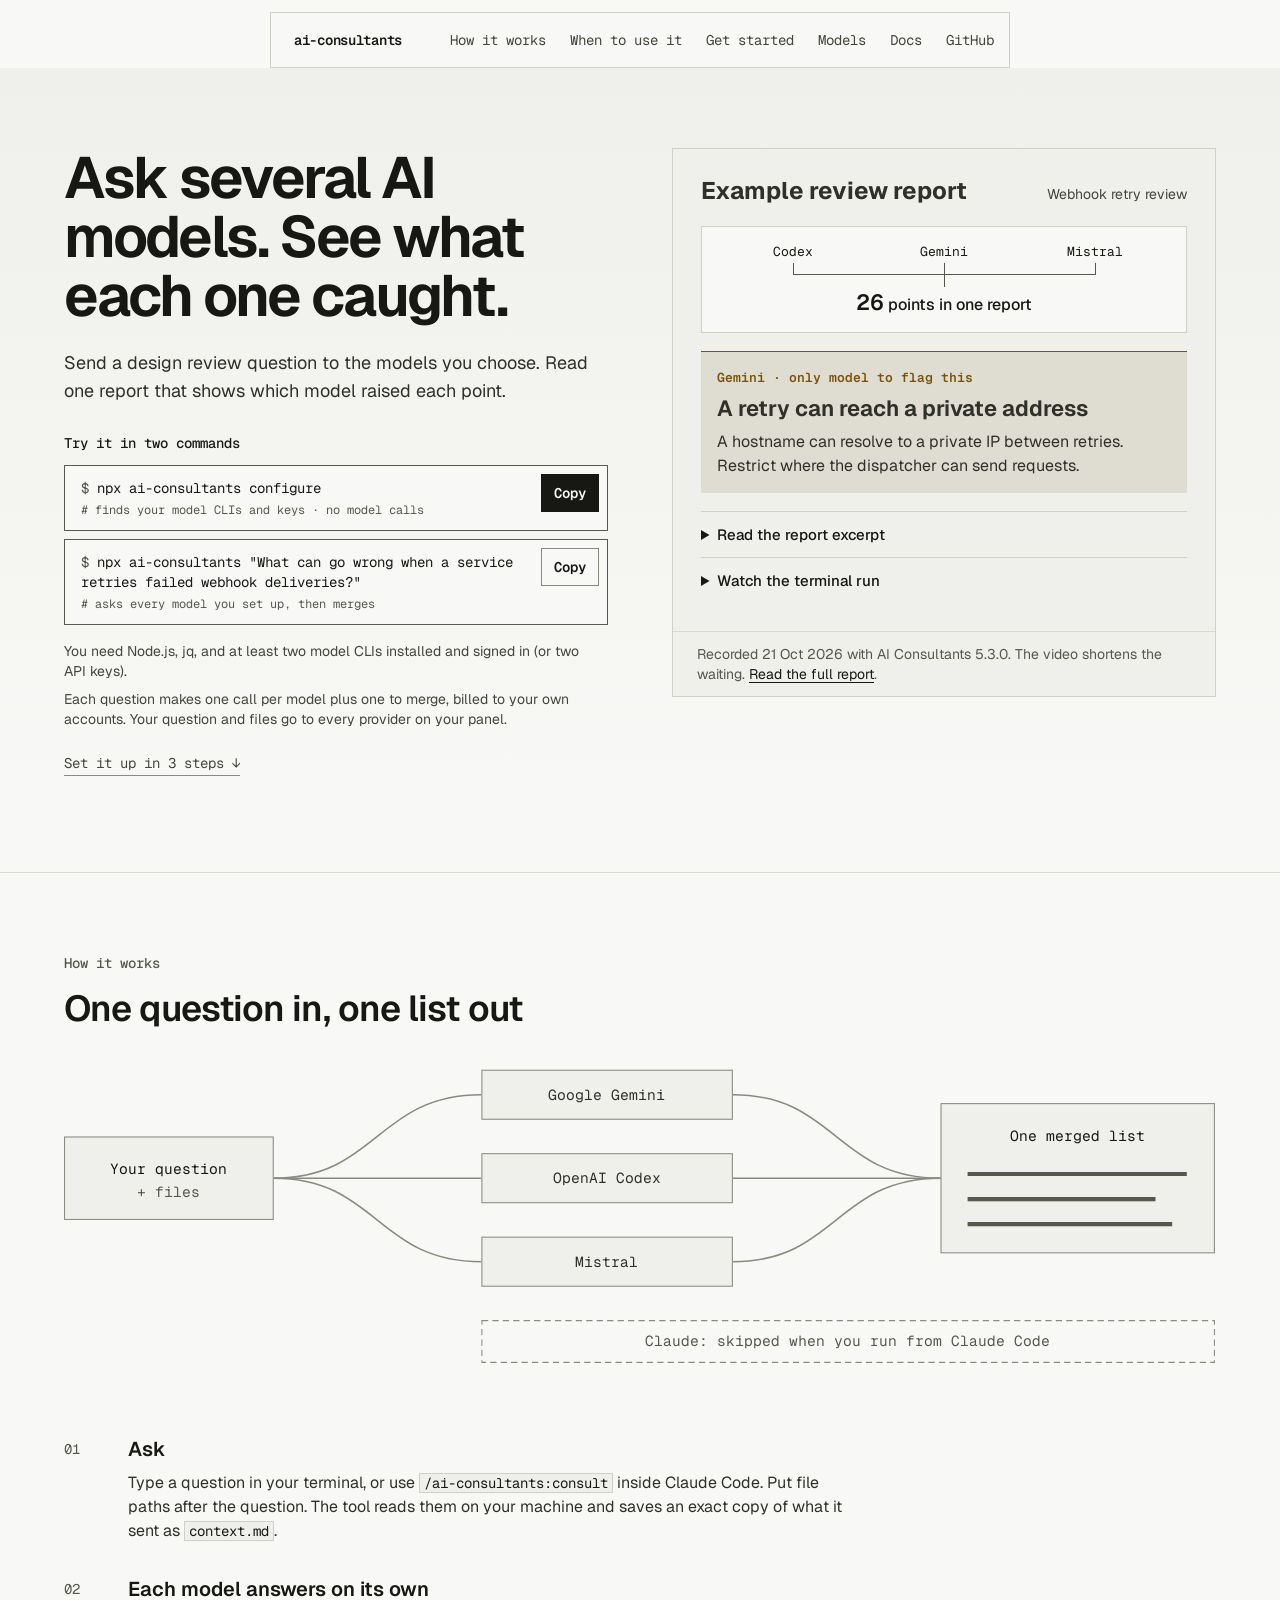
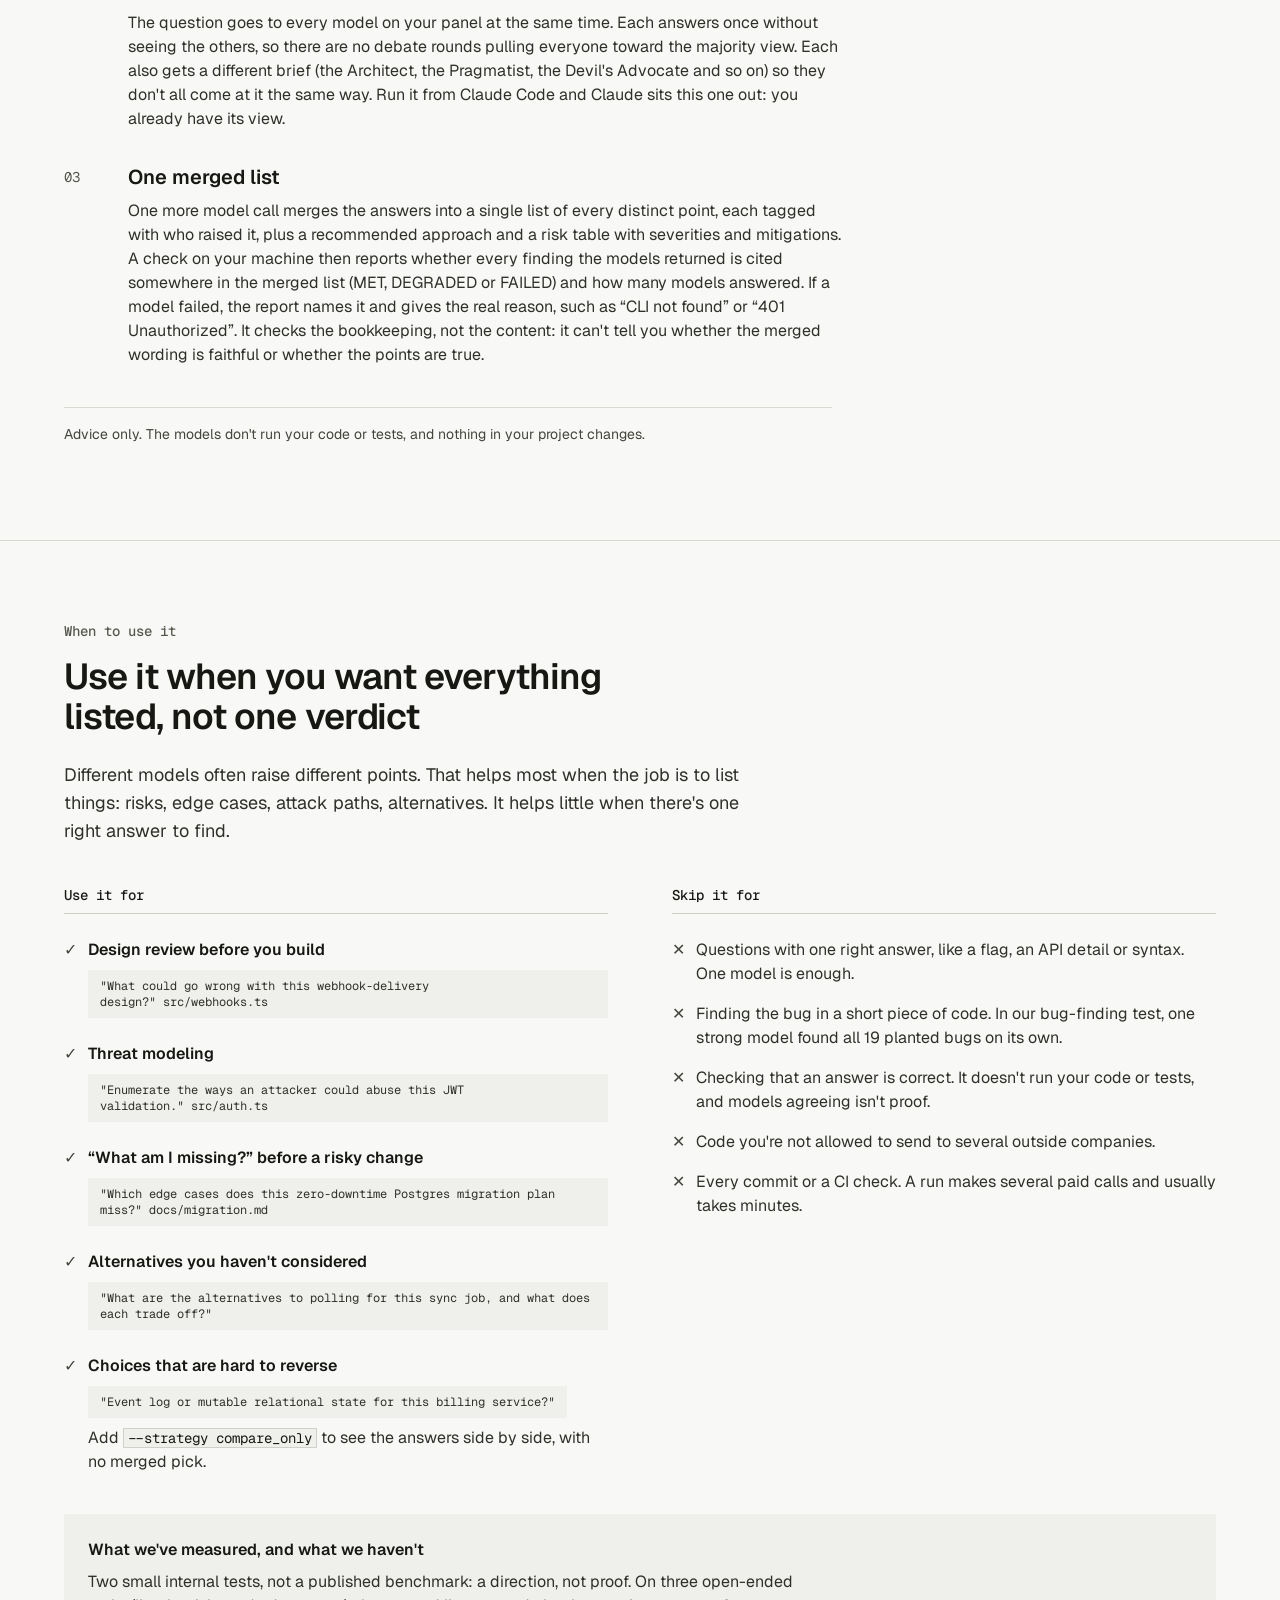
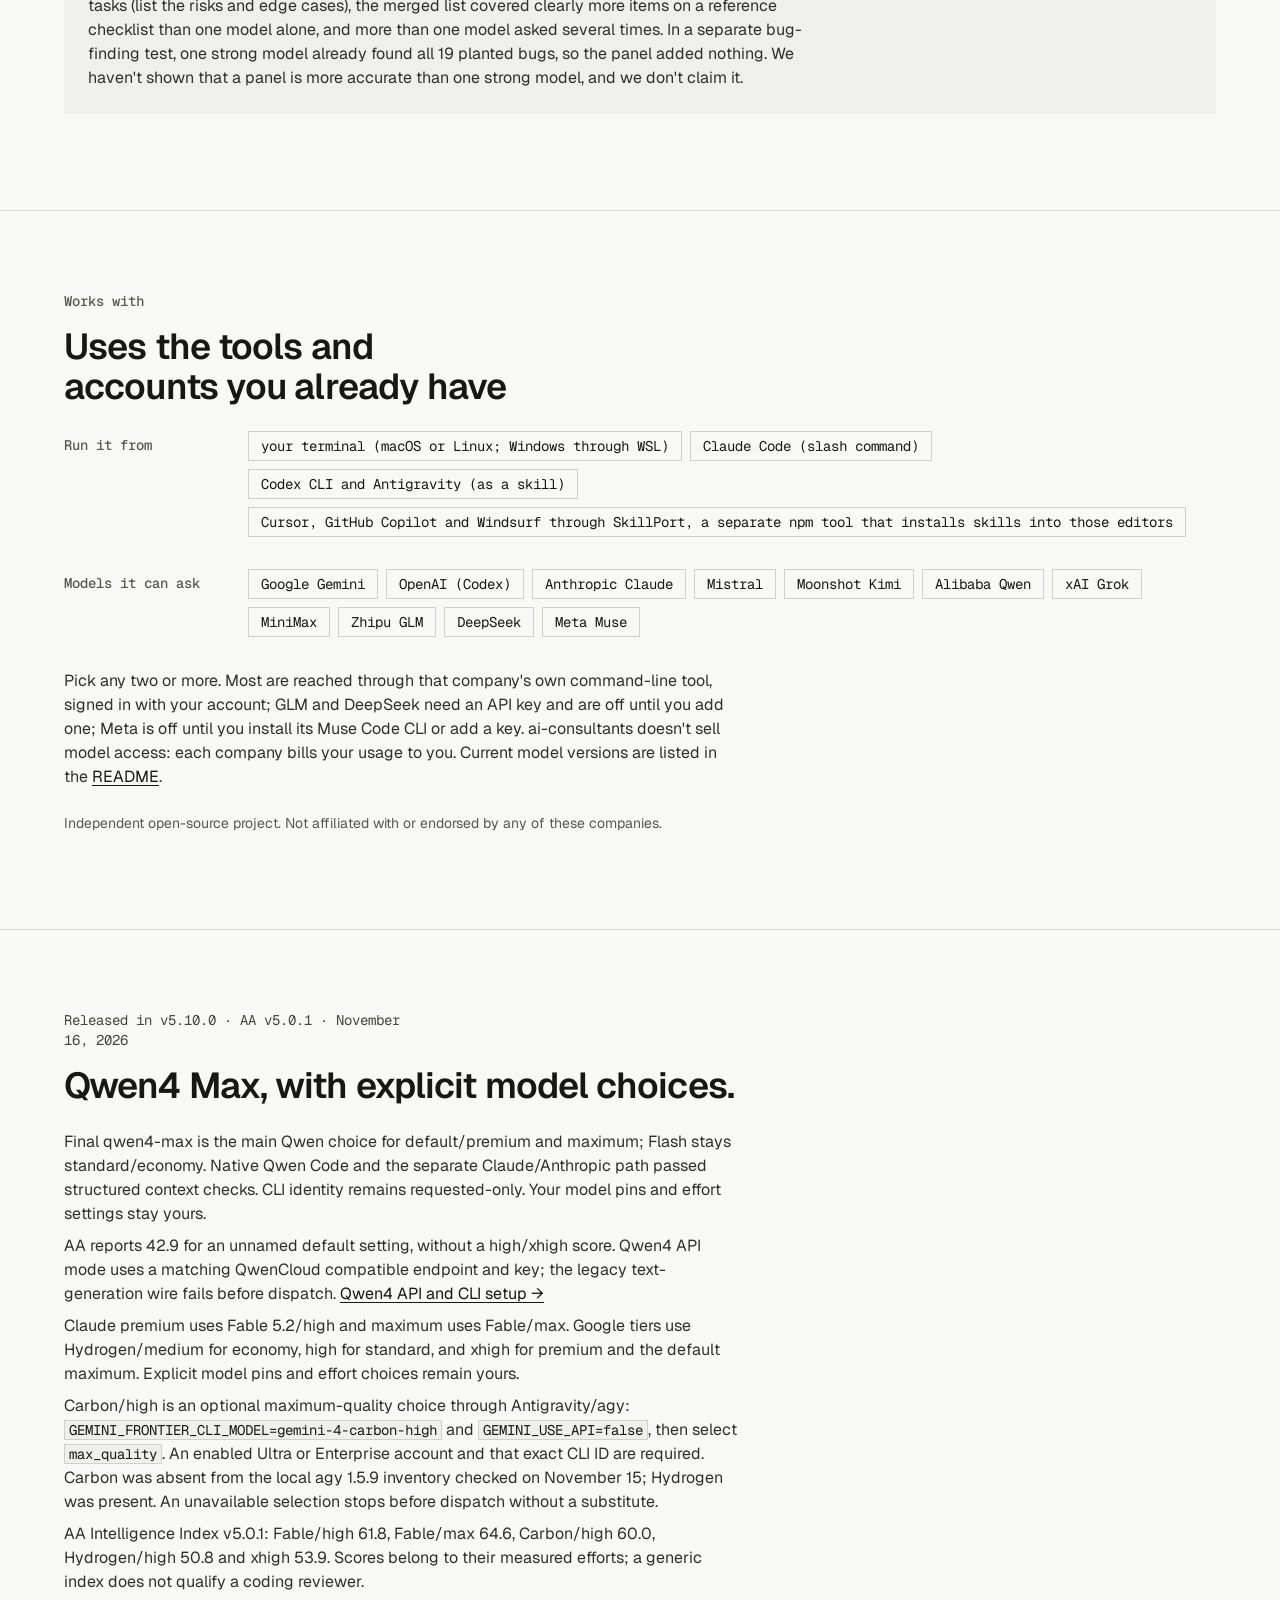
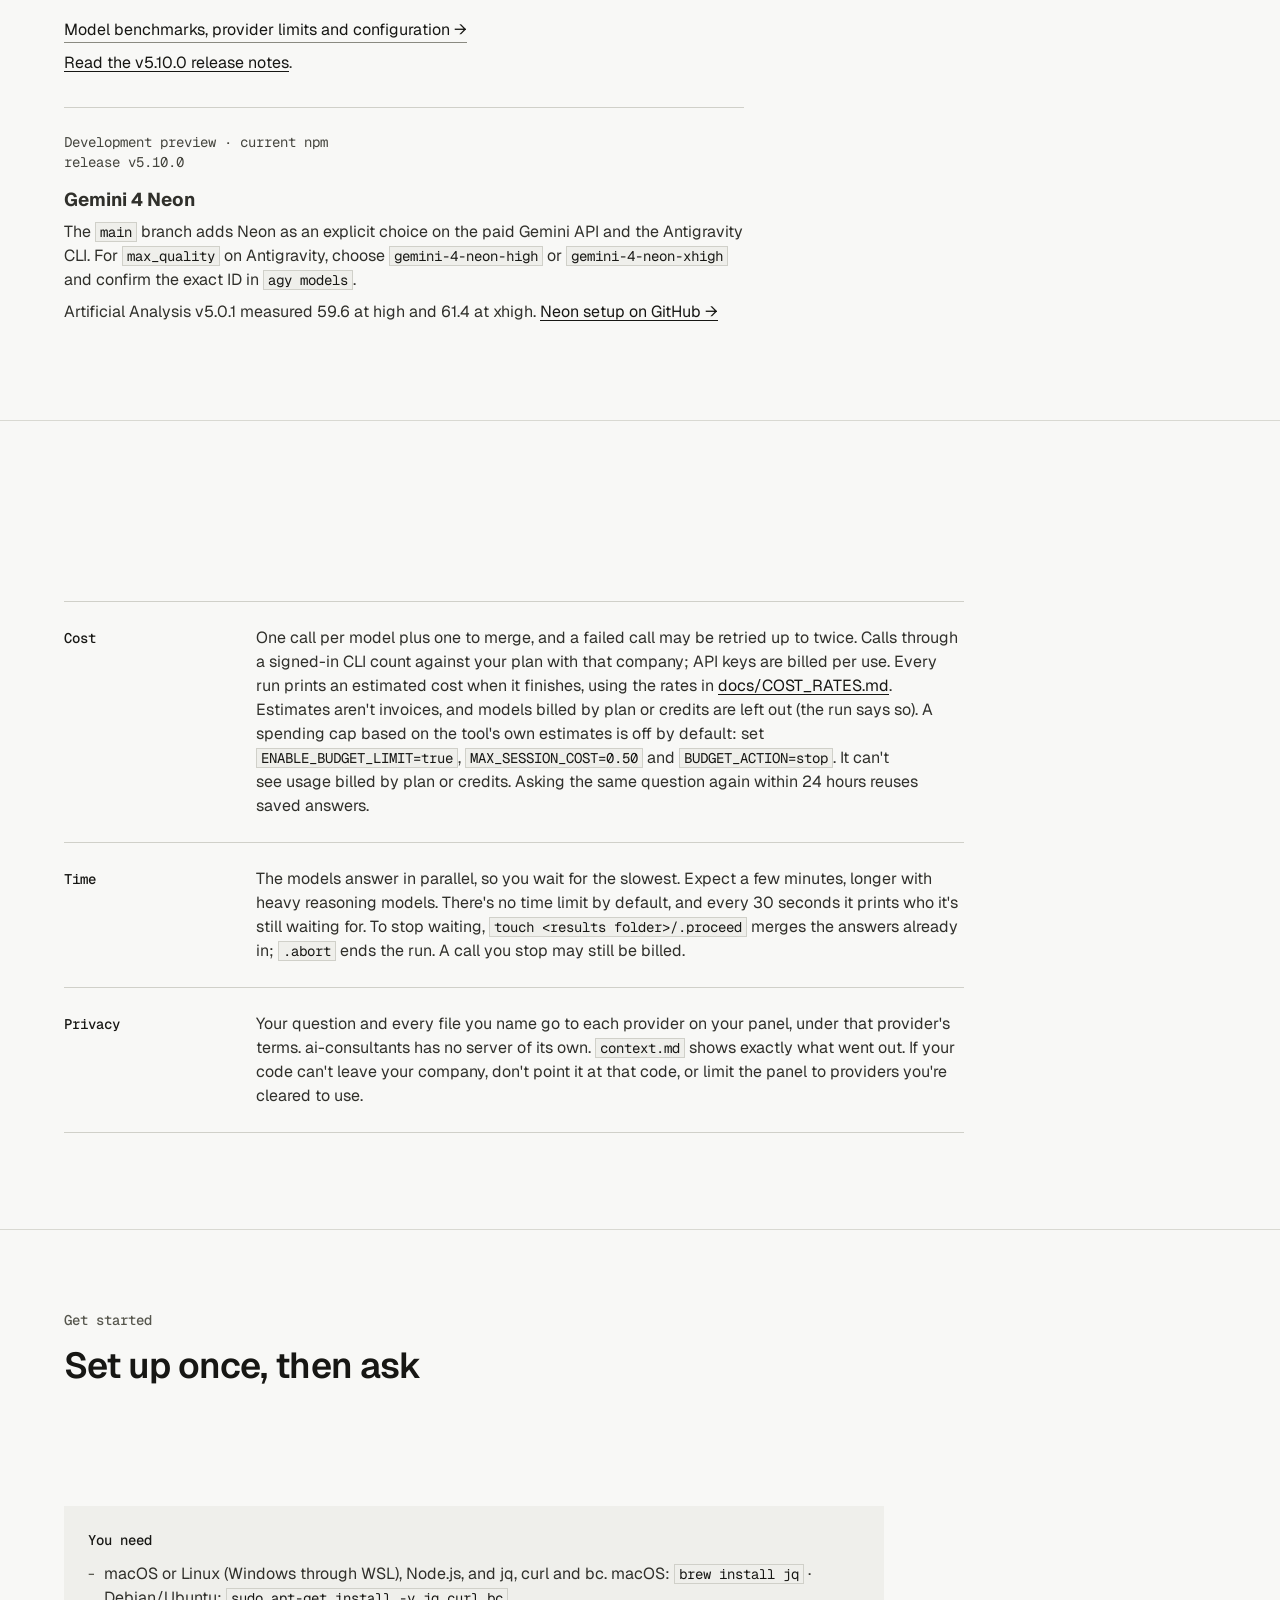
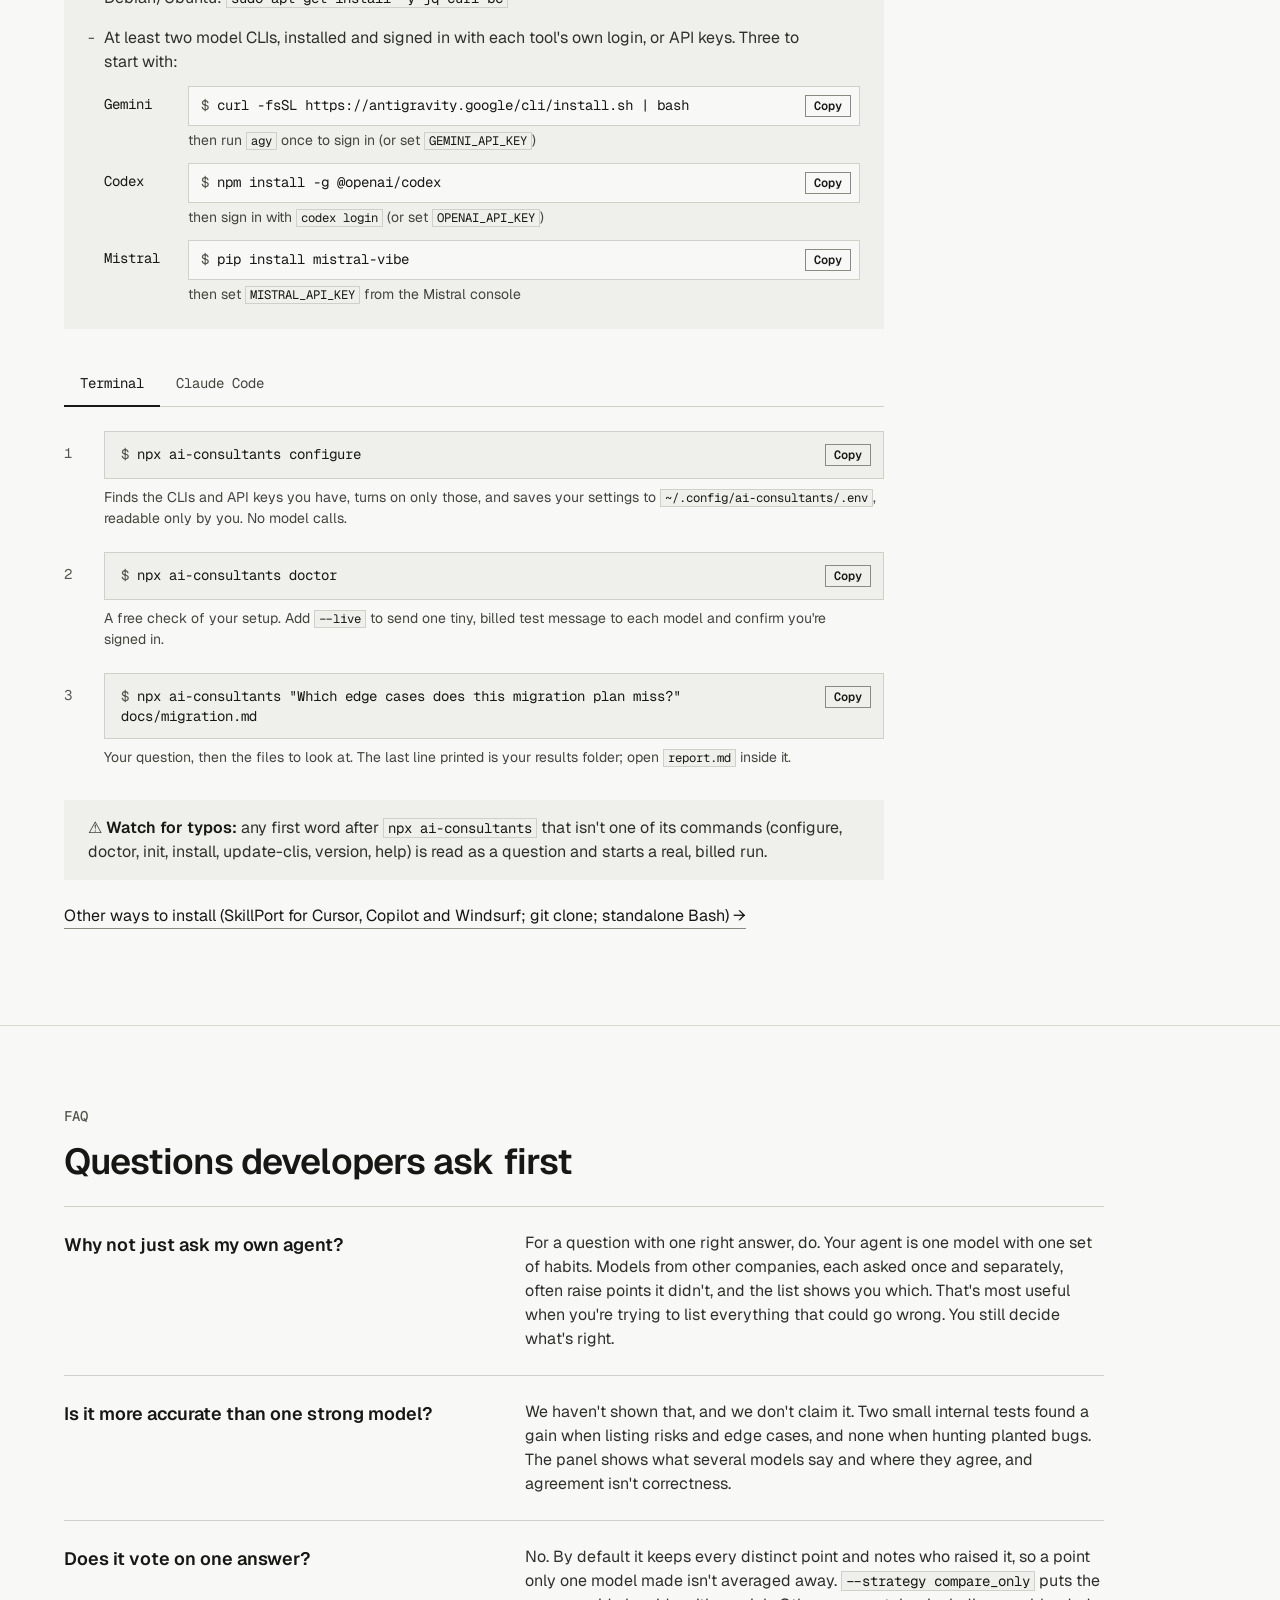
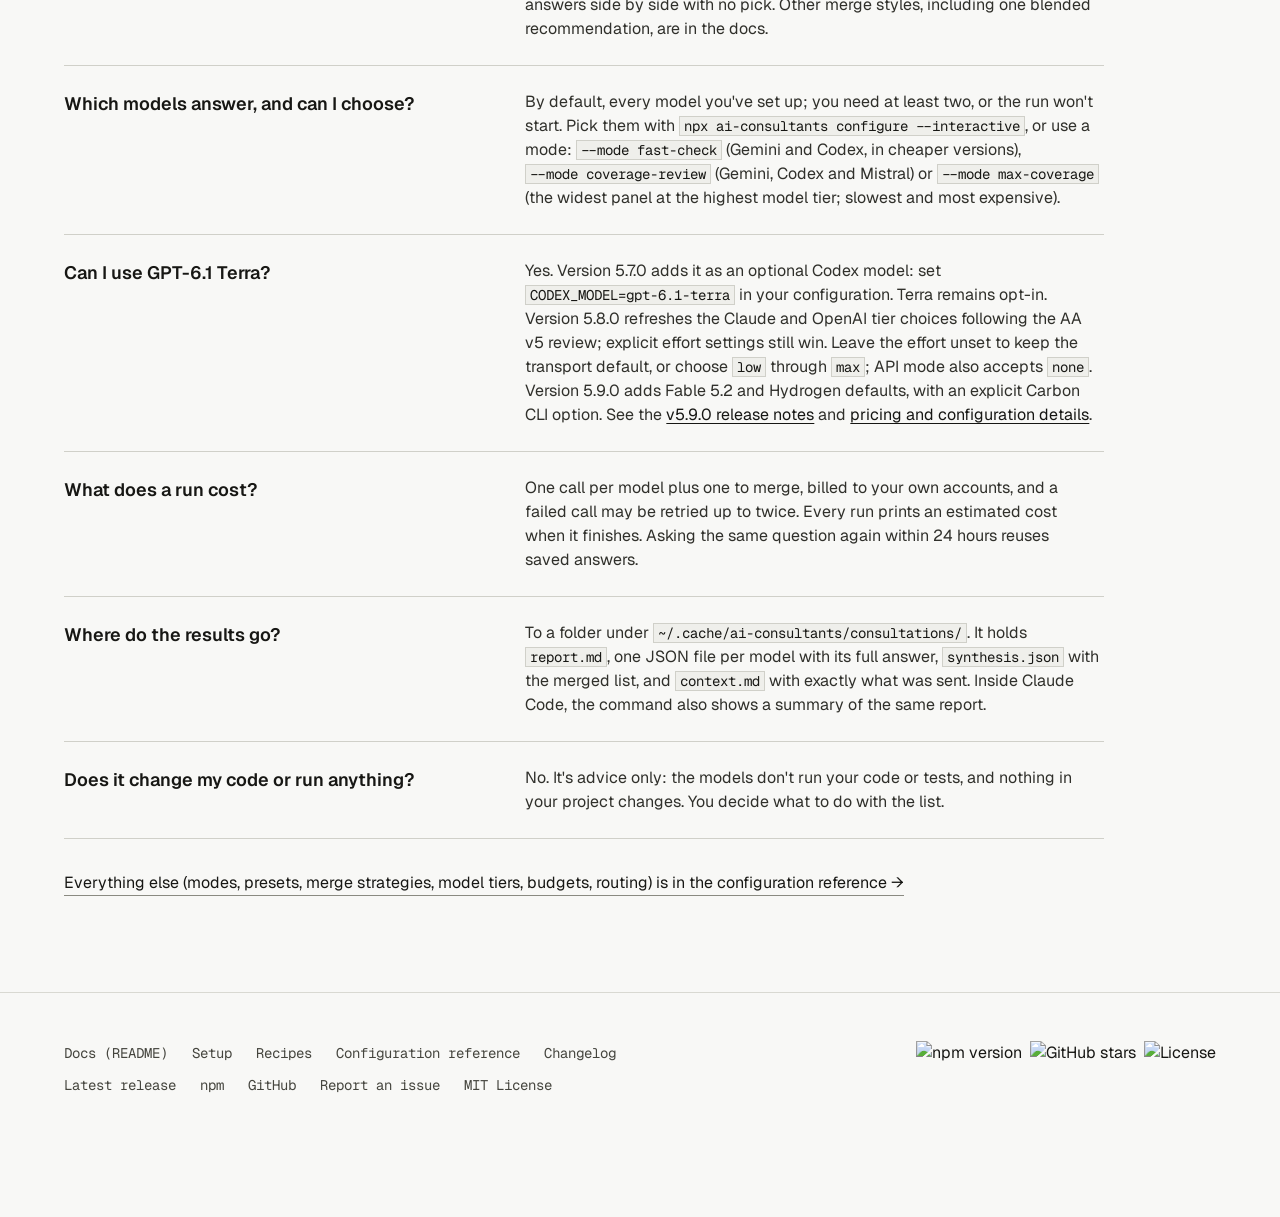
==== commit f25adf74: "Visualize how model findings merge into one report" ====
--- a/index.html
+++ b/index.html
@@ -242,7 +242,11 @@
         .copy:active { transform: scale(0.98); }
 
         /* ——— HERO ——— */
-        .hero { padding: 64px 0 96px; border-bottom: 1px solid var(--border); }
+        .hero {
+            padding: 64px 0 96px;
+            background: linear-gradient(180deg, var(--bg-elevated), var(--bg) 90%);
+            border-bottom: 1px solid var(--border);
+        }
 
         .hero-grid { display: grid; grid-template-columns: minmax(0, 1fr); grid-template-areas: "intro" "proof" "setup"; gap: 32px; }
         .hero-copy { grid-area: intro; }
@@ -257,8 +261,8 @@
         }
 
         .hero h1 {
-            font-size: 36px; line-height: 40px;
-            font-weight: 600; letter-spacing: -0.03em;
+            font-size: clamp(38px, 5vw, 58px); line-height: 1.02;
+            font-weight: 650; letter-spacing: -0.035em;
             color: var(--text);
             max-width: 680px;
             margin-bottom: 24px;
@@ -311,15 +315,61 @@
             min-width: 0;
         }
 
-        .card-body { padding: 24px; font-family: var(--font-mono); font-size: 14px; line-height: 20px; }
-        .proof-title { font-family: var(--font-body); font-size: 24px; line-height: 1.2; margin-bottom: 6px; }
+        .card-body { padding: clamp(16px, 2.5vw, 28px); font-family: var(--font-mono); font-size: 14px; line-height: 20px; }
+        .proof-header { display: flex; flex-wrap: wrap; align-items: baseline; justify-content: space-between; gap: 4px 16px; }
+        .proof-title { font-family: var(--font-body); font-size: 24px; line-height: 1.2; }
         .proof-context { color: var(--text-secondary); font-family: var(--font-body); font-size: 14px; }
-        .proof-finding { background: var(--bg-card); border-top: 1px solid var(--accent); margin: 20px 0; padding: 16px; }
-        .proof-source { color: var(--accent); font-size: 14px; font-weight: 600; }
-        .proof-finding h3 { font: 600 19px/1.35 var(--font-body); margin: 6px 0; }
-        .proof-finding p:last-child { color: var(--text-body); font: 16px/1.5 var(--font-body); }
+        .report-merge {
+            --trace: var(--text-muted);
+            margin-top: 20px;
+            padding: 16px;
+            border: 1px solid var(--border-light);
+            background: var(--bg);
+            text-align: center;
+        }
+        .report-inputs {
+            list-style: none;
+            display: grid;
+            grid-template-columns: repeat(3, minmax(0, 1fr));
+            position: relative;
+            padding-bottom: 14px;
+        }
+        .report-inputs::after {
+            content: "";
+            position: absolute;
+            bottom: 0;
+            inset-inline: calc(100% / 6);
+            border-top: 1px solid var(--trace);
+        }
+        .report-inputs li {
+            position: relative;
+            color: var(--text);
+            font-size: 13px;
+            line-height: 1.4;
+            justify-self: stretch;
+        }
+        .report-inputs li::after {
+            content: "";
+            position: absolute;
+            top: calc(100% + 2px);
+            inset-inline-start: 50%;
+            height: 12px;
+            border-inline-start: 1px solid var(--trace);
+        }
+        .report-result { font: 500 16px/1.25 var(--font-body); color: var(--text); }
+        .report-result::before { content: ""; display: block; width: 1px; height: 12px; background: var(--trace); margin: 0 auto 2px; }
+        .report-result strong { font-size: 22px; font-variant-numeric: tabular-nums; }
+        .proof-finding {
+            background: color-mix(in srgb, var(--bg-card), var(--accent) 8%);
+            border-top: 1px solid var(--accent);
+            margin: 18px 0;
+            padding: 16px;
+        }
+        .proof-source { color: var(--accent); font-size: 13px; font-weight: 600; }
+        .proof-finding h3 { font: 650 22px/1.18 var(--font-body); margin: 8px 0; }
+        .proof-finding p:last-child { color: var(--text-body); font: 16px/1.45 var(--font-body); }
         .report-more { border-top: 1px solid var(--border-light); }
-        .report-more > summary { cursor: pointer; color: var(--text); padding: 14px 0; }
+        .report-more > summary { cursor: pointer; color: var(--text); padding: 12px 0; font: 500 15px/1.4 var(--font-body); }
         .report-more[open] > :last-child { margin-bottom: 16px; }
 
         .card-label {
@@ -635,7 +685,6 @@
         @media (min-width: 1024px) {
             .hero { padding-top: 80px; }
             .hero-grid { grid-template-columns: minmax(0, 1fr) minmax(0, 1fr); grid-template-areas: "intro proof" "setup proof"; grid-template-rows: auto 1fr; gap: 28px 64px; align-items: start; }
-            .hero h1 { font-size: 48px; line-height: 1; }
         }
 
         @media (max-width: 859px) {
@@ -716,14 +765,24 @@
 <div class="hero" id="top">
     <div class="container hero-grid">
         <div class="hero-copy">
-            <h1 class="k-up">Ask several AI models at once. Get one list of everything they raised.</h1>
+            <h1 class="k-up">Ask several AI models. See what each one caught.</h1>
             <p class="subhead k-up">Send a design review question to the models you choose. Read one report that shows which model raised each point.</p>
         </div>
 
         <figure class="card k-card" id="example" aria-label="A real run: what you ask and what you get back">
             <div class="card-body">
-                <h2 class="proof-title">Example review report</h2>
-                <p class="proof-context">Webhook retry review · 26 points · 3 models responded</p>
+                <header class="proof-header">
+                    <h2 class="proof-title">Example review report</h2>
+                    <p class="proof-context">Webhook retry review</p>
+                </header>
+                <div class="report-merge">
+                    <ul class="report-inputs" role="list" aria-label="Models that responded">
+                        <li>Codex</li>
+                        <li>Gemini</li>
+                        <li>Mistral</li>
+                    </ul>
+                    <p class="report-result"><strong>26</strong> points in one report</p>
+                </div>
                 <div class="proof-finding">
                     <p class="proof-source">Gemini · only model to flag this</p>
                     <h3>A retry can reach a private address</h3>
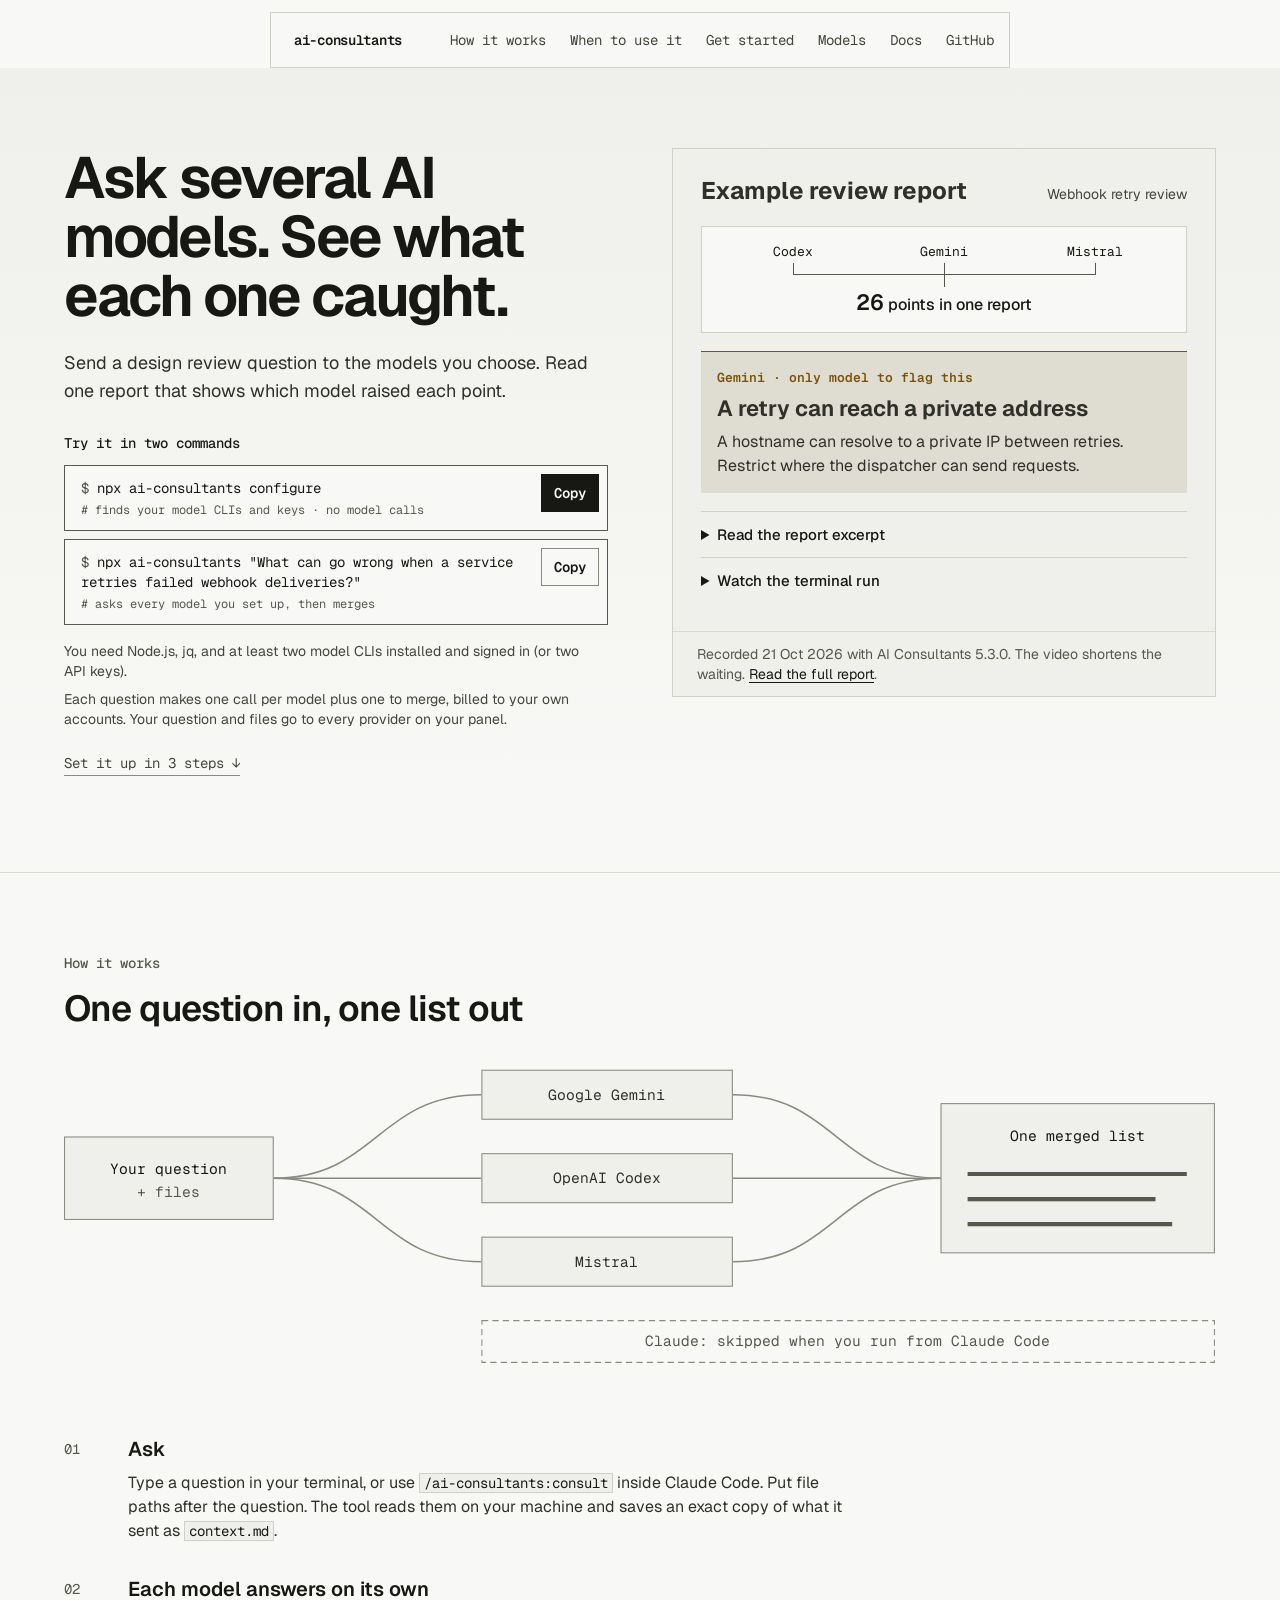
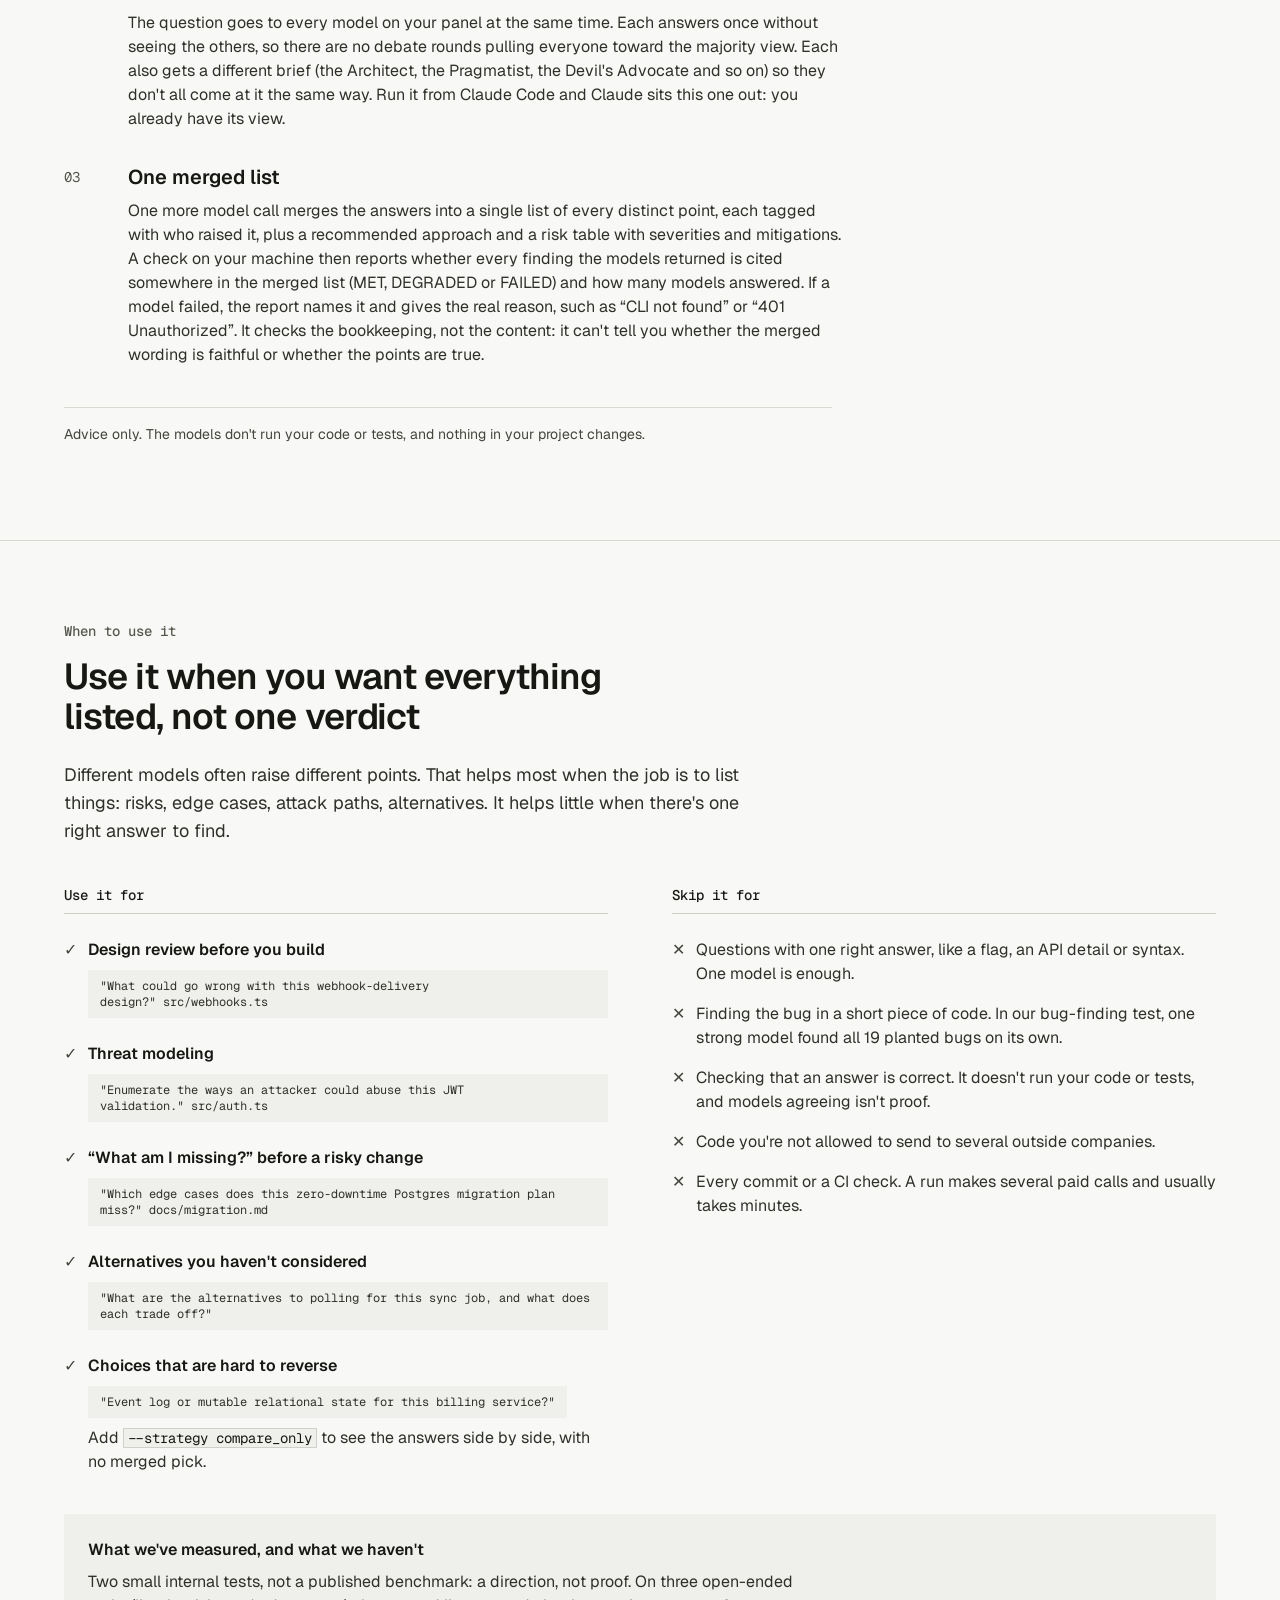
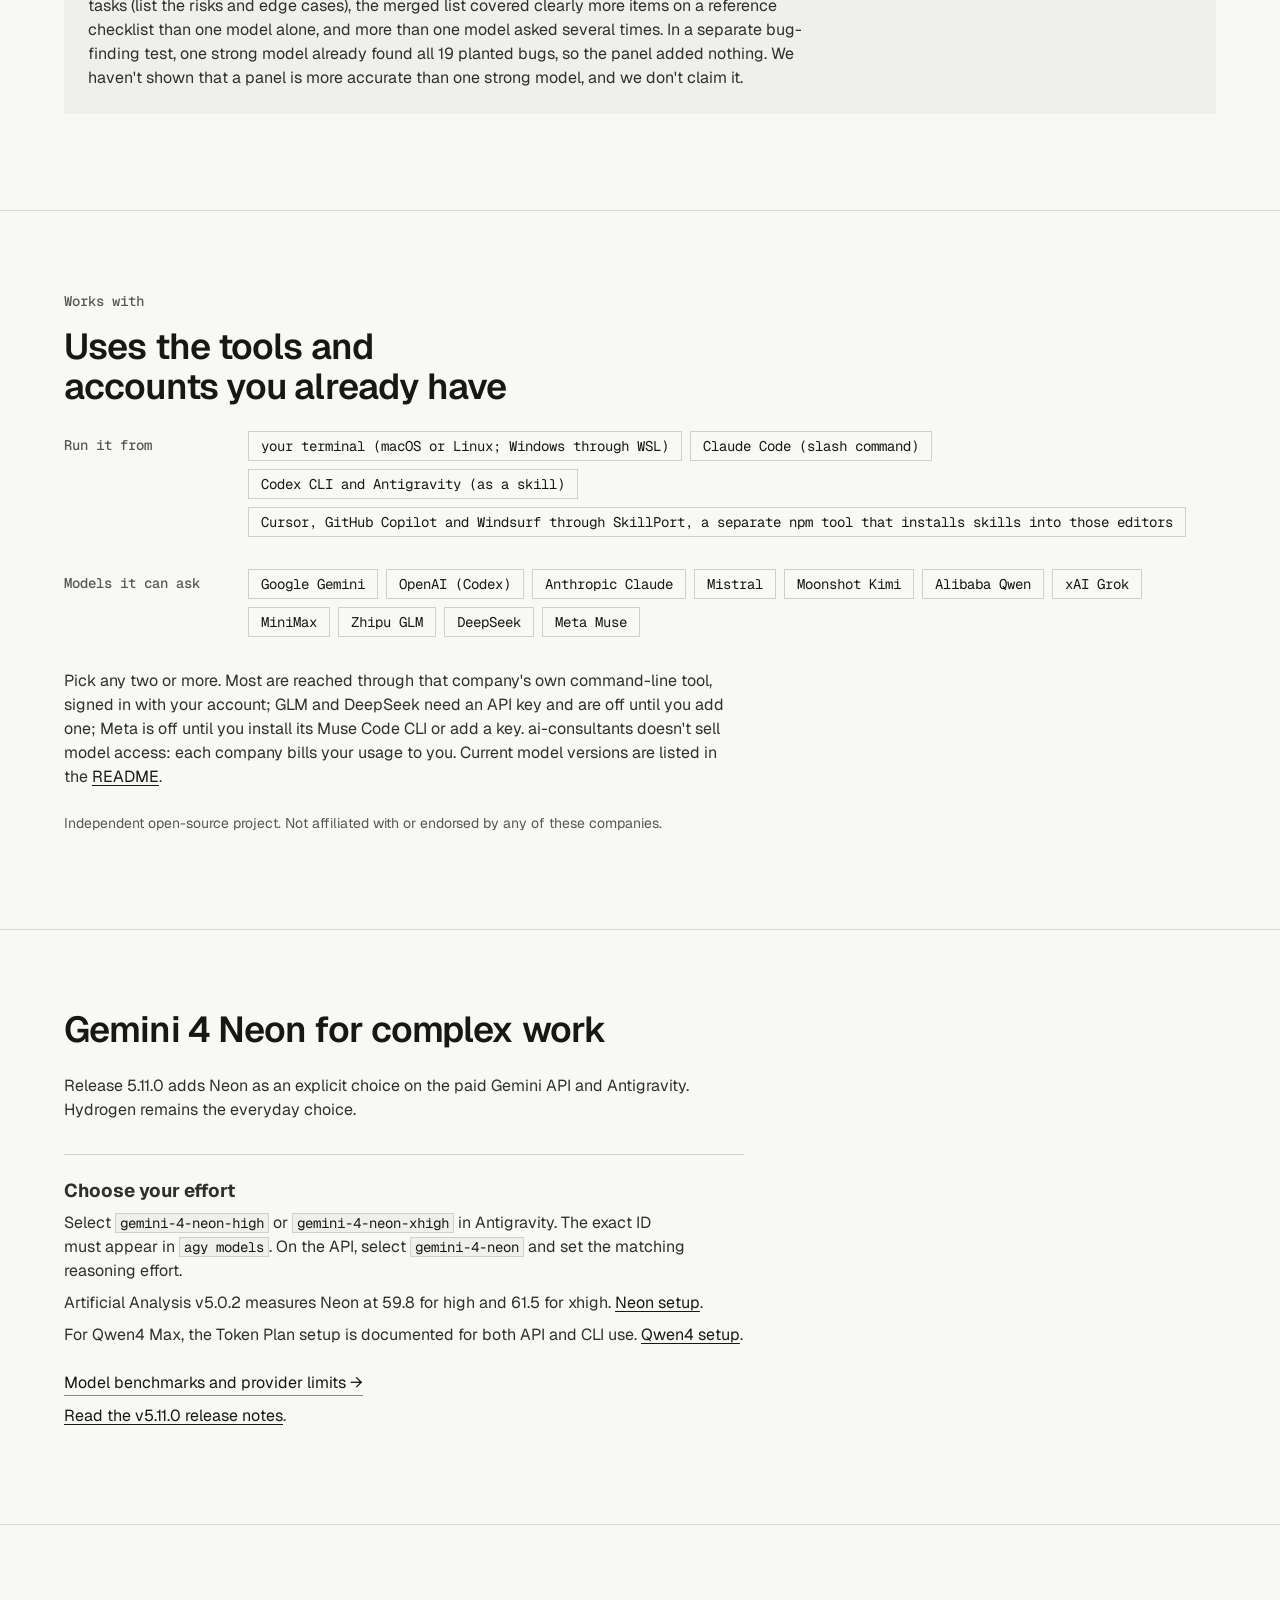
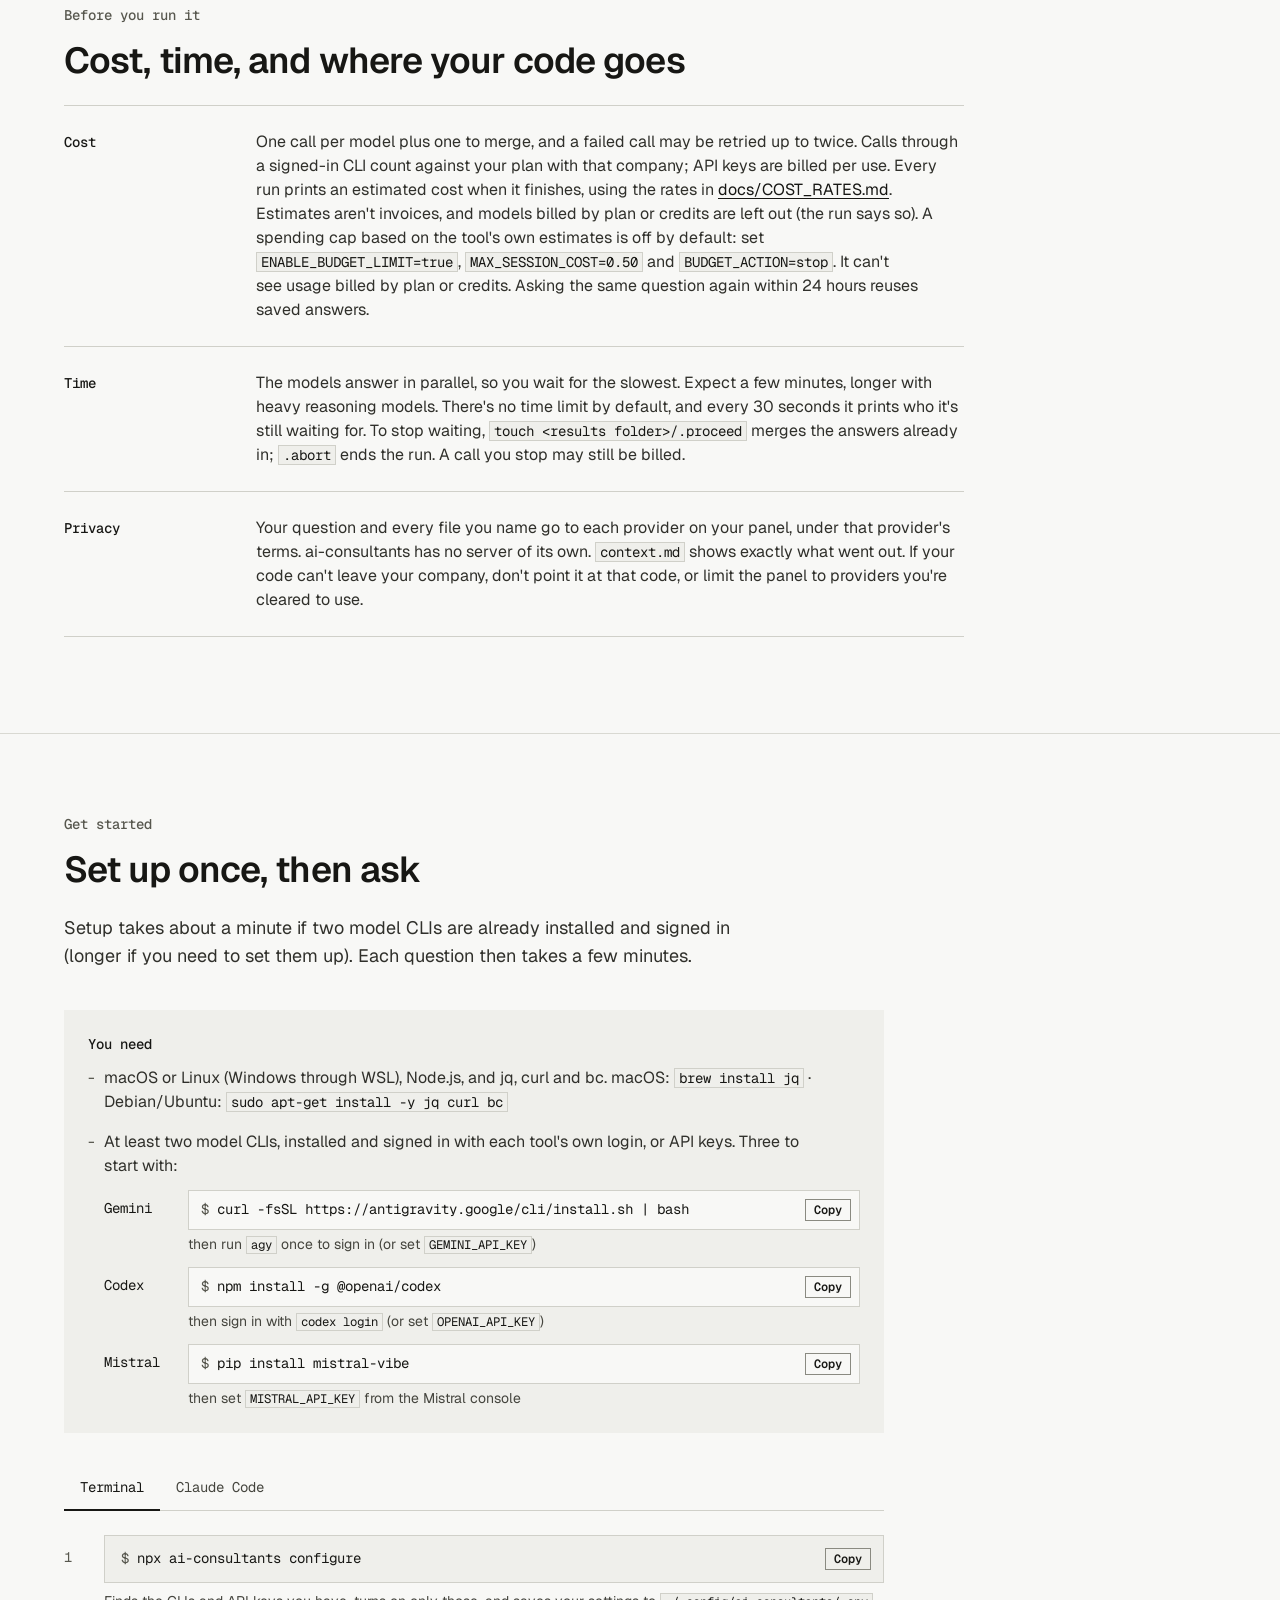
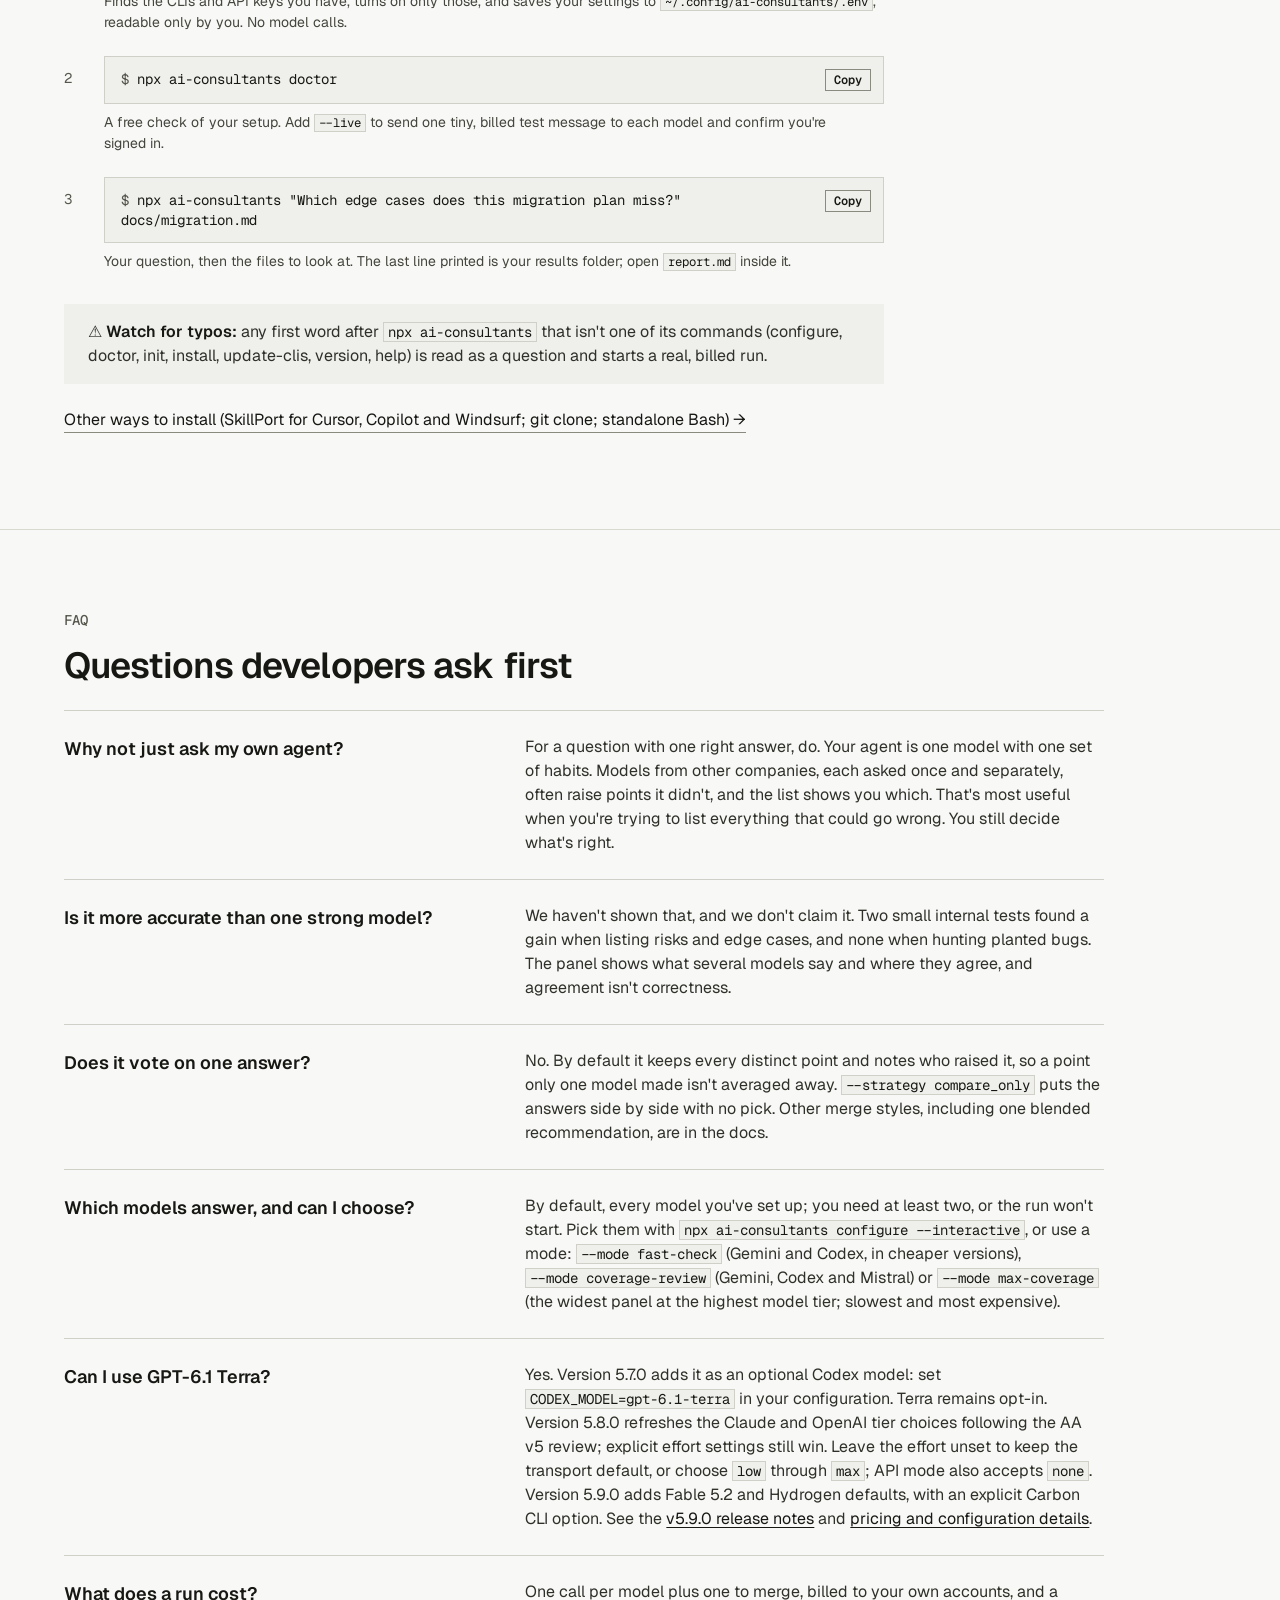
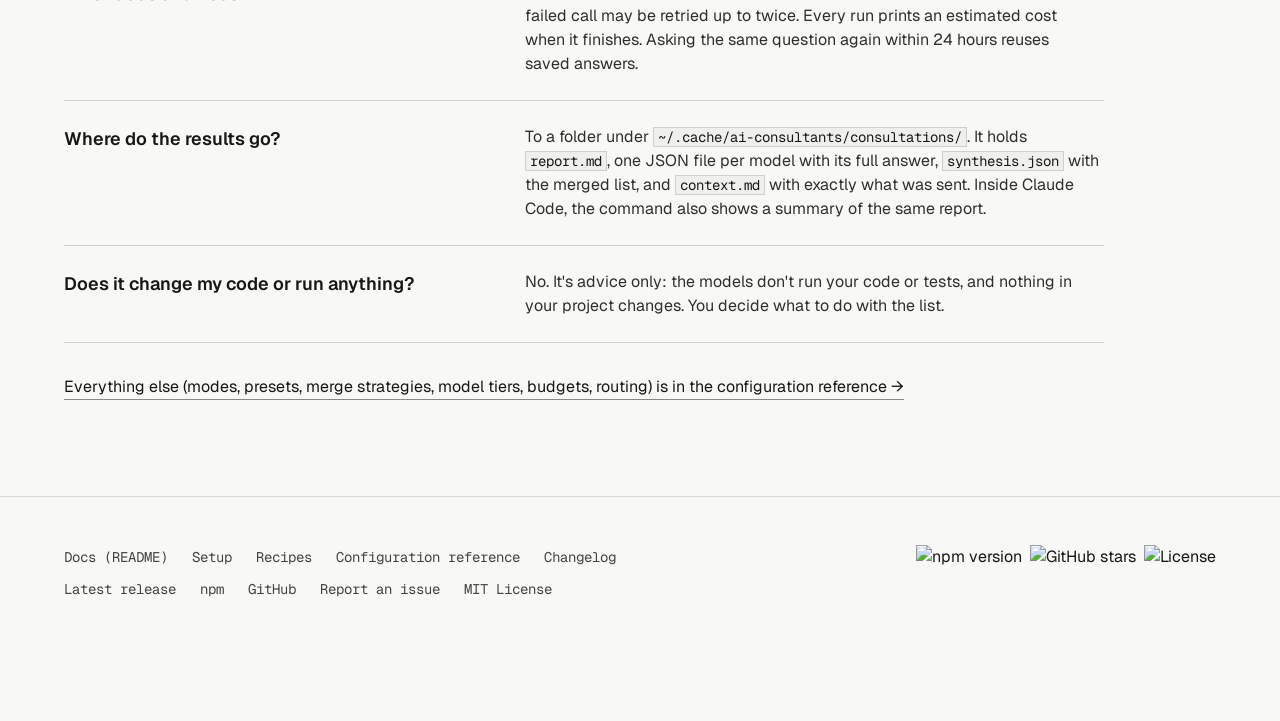
==== commit 827a45a9: "Publish the 5.11.0 showcase and release documentation Carry the reviewed homepage redesign forward a" ====
--- a/index.html
+++ b/index.html
@@ -41,7 +41,7 @@
         "applicationCategory": "DeveloperApplication",
         "operatingSystem": "macOS, Linux, Windows (WSL)",
         "description": "Free open-source CLI: ask Gemini, GPT, Claude, Mistral and more the same coding question in parallel, get one merged list showing who raised each point.",
-        "softwareVersion": "5.10.0",
+        "softwareVersion": "5.11.0",
         "license": "https://opensource.org/licenses/MIT",
         "url": "https://aiconsultants.sh",
         "author": {
@@ -991,7 +991,7 @@
             </ul>
         </div>
 
-        <p class="works-note">Pick any two or more. Most are reached through that company's own command-line tool, signed in with your account; GLM and DeepSeek need an API key and are off until you add one; Meta is off until you install its Muse Code CLI or add a key. ai-consultants doesn't sell model access: each company bills your usage to you. Current model versions are listed in the <a href="https://github.com/reasance/ai-consultants/blob/v5.10.0/README.md#consultants" target="_blank" rel="noopener">README</a>.</p>
+        <p class="works-note">Pick any two or more. Most are reached through that company's own command-line tool, signed in with your account; GLM and DeepSeek need an API key and are off until you add one; Meta is off until you install its Muse Code CLI or add a key. ai-consultants doesn't sell model access: each company bills your usage to you. Current model versions are listed in the <a href="https://github.com/reasance/ai-consultants/blob/v5.11.0/README.md#consultants" target="_blank" rel="noopener">README</a>.</p>
 
         <p class="small-print">Independent open-source project. Not affiliated with or endorsed by any of these companies.</p>
     </div>
@@ -1000,21 +1000,16 @@
 <!-- BEFORE YOU RUN IT -->
 <section id="models" aria-labelledby="models-title">
     <div class="container">
-        <p class="eyebrow">Released in v5.10.0 · AA v5.0.1 · November 16, 2026</p>
-        <h2 id="models-title">Qwen4 Max, with explicit model choices.</h2>
-        <p class="works-note">Final qwen4-max is the main Qwen choice for default/premium and maximum; Flash stays standard/economy. Native Qwen Code and the separate Claude/Anthropic path passed structured context checks. CLI identity remains requested-only. Your model pins and effort settings stay yours.</p>
-        <p class="works-note">AA reports 42.9 for an unnamed default setting, without a high/xhigh score. Qwen4 API mode uses a matching QwenCloud compatible endpoint and key; the legacy text-generation wire fails before dispatch. <a href="/docs/recipes.html">Qwen4 API and CLI setup →</a></p>
-        <p class="works-note">Claude premium uses Fable 5.2/high and maximum uses Fable/max. Google tiers use Hydrogen/medium for economy, high for standard, and xhigh for premium and the default maximum. Explicit model pins and effort choices remain yours.</p>
-        <p class="works-note">Carbon/high is an optional maximum-quality choice through Antigravity/agy: <code>GEMINI_FRONTIER_CLI_MODEL=gemini-4-carbon-high</code> and <code>GEMINI_USE_API=false</code>, then select <code>max_quality</code>. An enabled Ultra or Enterprise account and that exact CLI ID are required. Carbon was absent from the local agy 1.5.9 inventory checked on November 15; Hydrogen was present. An unavailable selection stops before dispatch without a substitute.</p>
-        <p class="works-note">AA Intelligence Index v5.0.1: Fable/high 61.8, Fable/max 64.6, Carbon/high 60.0, Hydrogen/high 50.8 and xhigh 53.9. Scores belong to their measured efforts; a generic index does not qualify a coding reviewer.</p>
-        <a class="more-link" href="/docs/">Model benchmarks, provider limits and configuration &rarr;</a>
-        <p class="works-note"><a href="https://github.com/reasance/ai-consultants/releases/tag/v5.10.0">Read the v5.10.0 release notes</a>.</p>
+        <h2 id="models-title">Gemini 4 Neon for complex work</h2>
+        <p class="works-note">Release 5.11.0 adds Neon as an explicit choice on the paid Gemini API and Antigravity. Hydrogen remains the everyday choice.</p>
         <article class="development-preview" id="gemini-4-neon" aria-labelledby="neon-title">
-            <p class="eyebrow">Development preview · current npm release v5.10.0</p>
-            <h3 id="neon-title">Gemini 4 Neon</h3>
-            <p class="works-note">The <code>main</code> branch adds Neon as an explicit choice on the paid Gemini API and the Antigravity CLI. For <code>max_quality</code> on Antigravity, choose <code>gemini-4-neon-high</code> or <code>gemini-4-neon-xhigh</code> and confirm the exact ID in <code>agy models</code>.</p>
-            <p class="works-note">Artificial Analysis v5.0.1 measured 59.6 at high and 61.4 at xhigh. <a href="https://github.com/reasance/ai-consultants/blob/main/docs/SETUP.md#gemini-4-neon">Neon setup on GitHub →</a></p>
+            <h3 id="neon-title">Choose your effort</h3>
+            <p class="works-note">Select <code>gemini-4-neon-high</code> or <code>gemini-4-neon-xhigh</code> in Antigravity. The exact ID must appear in <code>agy models</code>. On the API, select <code>gemini-4-neon</code> and set the matching reasoning effort.</p>
+            <p class="works-note">Artificial Analysis v5.0.2 measures Neon at 59.8 for high and 61.5 for xhigh. <a href="/docs/setup.html#gemini-4-neon">Neon setup</a>.</p>
         </article>
+        <p class="works-note">For Qwen4 Max, the Token Plan setup is documented for both API and CLI use. <a href="/docs/recipes.html">Qwen4 setup</a>.</p>
+        <a class="more-link" href="/docs/">Model benchmarks and provider limits &rarr;</a>
+        <p class="works-note"><a href="https://github.com/reasance/ai-consultants/releases/tag/v5.11.0">Read the v5.11.0 release notes</a>.</p>
     </div>
 </section>
 
@@ -1026,7 +1021,7 @@
         <dl class="facts">
             <div class="fact">
                 <dt>Cost</dt>
-                <dd>One call per model plus one to merge, and a failed call may be retried up to twice. Calls through a signed-in CLI count against your plan with that company; API keys are billed per use. Every run prints an estimated cost when it finishes, using the rates in <a href="https://github.com/reasance/ai-consultants/blob/v5.10.0/docs/COST_RATES.md" target="_blank" rel="noopener">docs/COST_RATES.md</a>. Estimates aren't invoices, and models billed by plan or credits are left out (the run says so). A spending cap based on the tool's own estimates is off by default: set <code>ENABLE_BUDGET_LIMIT=true</code>, <code>MAX_SESSION_COST=0.50</code> and <code>BUDGET_ACTION=stop</code>. It can't see usage billed by plan or credits. Asking the same question again within 24 hours reuses saved answers.</dd>
+                <dd>One call per model plus one to merge, and a failed call may be retried up to twice. Calls through a signed-in CLI count against your plan with that company; API keys are billed per use. Every run prints an estimated cost when it finishes, using the rates in <a href="https://github.com/reasance/ai-consultants/blob/v5.11.0/docs/COST_RATES.md" target="_blank" rel="noopener">docs/COST_RATES.md</a>. Estimates aren't invoices, and models billed by plan or credits are left out (the run says so). A spending cap based on the tool's own estimates is off by default: set <code>ENABLE_BUDGET_LIMIT=true</code>, <code>MAX_SESSION_COST=0.50</code> and <code>BUDGET_ACTION=stop</code>. It can't see usage billed by plan or credits. Asking the same question again within 24 hours reuses saved answers.</dd>
             </div>
             <div class="fact">
                 <dt>Time</dt>
@@ -1126,14 +1121,14 @@
                         <div class="cmd"><code class="cmd-line"><span class="cmd-text">/ai-consultants:consult "What could go wrong with this design?" src/webhooks.ts</span></code><button class="copy" type="button" data-copy aria-label="Copy the slash command">Copy</button></div>
                         <p class="panel-text">Claude is left out of the panel and the merge automatically.</p>
                     </div>
-                    <p class="panel-text">Using Codex CLI or Antigravity instead? They load ai-consultants as a skill your agent can call, with no slash commands, and the installer above doesn't set them up. The <a href="https://github.com/reasance/ai-consultants/blob/v5.10.0/docs/SETUP.md" target="_blank" rel="noopener">setup guide</a> shows where to link it. In Codex, approve network access when asked.</p>
+                    <p class="panel-text">Using Codex CLI or Antigravity instead? They load ai-consultants as a skill your agent can call, with no slash commands, and the installer above doesn't set them up. The <a href="https://github.com/reasance/ai-consultants/blob/v5.11.0/docs/SETUP.md" target="_blank" rel="noopener">setup guide</a> shows where to link it. In Codex, approve network access when asked.</p>
                 </div>
             </div>
         </div>
 
         <p class="warn"><span aria-hidden="true">&#9888;</span> <strong>Watch for typos:</strong> any first word after <code>npx ai-consultants</code> that isn't one of its commands (configure, doctor, init, install, update-clis, version, help) is read as a question and starts a real, billed run.</p>
 
-        <a class="more-link" href="https://github.com/reasance/ai-consultants/blob/v5.10.0/docs/SETUP.md" target="_blank" rel="noopener">Other ways to install (SkillPort for Cursor, Copilot and Windsurf; git clone; standalone Bash) &rarr;</a>
+        <a class="more-link" href="https://github.com/reasance/ai-consultants/blob/v5.11.0/docs/SETUP.md" target="_blank" rel="noopener">Other ways to install (SkillPort for Cursor, Copilot and Windsurf; git clone; standalone Bash) &rarr;</a>
     </div>
 </section>
 
@@ -1162,7 +1157,7 @@
             </div>
             <div class="faq-item">
                 <dt>Can I use GPT-6.1 Terra?</dt>
-                <dd>Yes. Version 5.7.0 adds it as an optional Codex model: set <code>CODEX_MODEL=gpt-6.1-terra</code> in your configuration. Terra remains opt-in. Version 5.8.0 refreshes the Claude and OpenAI tier choices following the AA v5 review; explicit effort settings still win. Leave the effort unset to keep the transport default, or choose <code>low</code> through <code>max</code>; API mode also accepts <code>none</code>. Version 5.9.0 adds Fable 5.2 and Hydrogen defaults, with an explicit Carbon CLI option. See the <a href="https://github.com/reasance/ai-consultants/releases/tag/v5.9.0" target="_blank" rel="noopener">v5.9.0 release notes</a> and <a href="https://github.com/reasance/ai-consultants/blob/v5.10.0/docs/COST_RATES.md" target="_blank" rel="noopener">pricing and configuration details</a>.</dd>
+                <dd>Yes. Version 5.7.0 adds it as an optional Codex model: set <code>CODEX_MODEL=gpt-6.1-terra</code> in your configuration. Terra remains opt-in. Version 5.8.0 refreshes the Claude and OpenAI tier choices following the AA v5 review; explicit effort settings still win. Leave the effort unset to keep the transport default, or choose <code>low</code> through <code>max</code>; API mode also accepts <code>none</code>. Version 5.9.0 adds Fable 5.2 and Hydrogen defaults, with an explicit Carbon CLI option. See the <a href="https://github.com/reasance/ai-consultants/releases/tag/v5.9.0" target="_blank" rel="noopener">v5.9.0 release notes</a> and <a href="https://github.com/reasance/ai-consultants/blob/v5.11.0/docs/COST_RATES.md" target="_blank" rel="noopener">pricing and configuration details</a>.</dd>
             </div>
             <div class="faq-item">
                 <dt>What does a run cost?</dt>
@@ -1178,7 +1173,7 @@
             </div>
         </dl>
 
-        <a class="more-link faq-more" href="https://github.com/reasance/ai-consultants/blob/v5.10.0/references/configuration.md" target="_blank" rel="noopener">Everything else (modes, presets, merge strategies, model tiers, budgets, routing) is in the configuration reference &rarr;</a>
+        <a class="more-link faq-more" href="https://github.com/reasance/ai-consultants/blob/v5.11.0/references/configuration.md" target="_blank" rel="noopener">Everything else (modes, presets, merge strategies, model tiers, budgets, routing) is in the configuration reference &rarr;</a>
     </div>
 </section>
 
@@ -1190,22 +1185,22 @@
         <div class="footer-main">
             <!-- Refresh these release-pinned documentation links with the release metadata. -->
             <ul class="footer-links">
-                <li><a href="https://github.com/reasance/ai-consultants/blob/v5.10.0/README.md" target="_blank" rel="noopener">Docs (README)</a></li>
-                <li><a href="https://github.com/reasance/ai-consultants/blob/v5.10.0/docs/SETUP.md" target="_blank" rel="noopener">Setup</a></li>
-                <li><a href="https://github.com/reasance/ai-consultants/blob/v5.10.0/docs/RECIPES.md" target="_blank" rel="noopener">Recipes</a></li>
-                <li><a href="https://github.com/reasance/ai-consultants/blob/v5.10.0/references/configuration.md" target="_blank" rel="noopener">Configuration reference</a></li>
-                <li><a href="https://github.com/reasance/ai-consultants/blob/v5.10.0/CHANGELOG.md" target="_blank" rel="noopener">Changelog</a></li>
+                <li><a href="https://github.com/reasance/ai-consultants/blob/v5.11.0/README.md" target="_blank" rel="noopener">Docs (README)</a></li>
+                <li><a href="https://github.com/reasance/ai-consultants/blob/v5.11.0/docs/SETUP.md" target="_blank" rel="noopener">Setup</a></li>
+                <li><a href="https://github.com/reasance/ai-consultants/blob/v5.11.0/docs/RECIPES.md" target="_blank" rel="noopener">Recipes</a></li>
+                <li><a href="https://github.com/reasance/ai-consultants/blob/v5.11.0/references/configuration.md" target="_blank" rel="noopener">Configuration reference</a></li>
+                <li><a href="https://github.com/reasance/ai-consultants/blob/v5.11.0/CHANGELOG.md" target="_blank" rel="noopener">Changelog</a></li>
                 <li><a href="https://github.com/reasance/ai-consultants/releases/latest" target="_blank" rel="noopener">Latest release</a></li>
                 <li><a href="https://www.npmjs.com/package/ai-consultants" target="_blank" rel="noopener">npm</a></li>
                 <li><a href="https://github.com/reasance/ai-consultants" target="_blank" rel="noopener">GitHub</a></li>
                 <li><a href="https://github.com/reasance/ai-consultants/issues" target="_blank" rel="noopener">Report an issue</a></li>
-                <li><a href="https://github.com/reasance/ai-consultants/blob/v5.10.0/LICENSE" target="_blank" rel="noopener">MIT License</a></li>
+                <li><a href="https://github.com/reasance/ai-consultants/blob/v5.11.0/LICENSE" target="_blank" rel="noopener">MIT License</a></li>
             </ul>
             <div class="shields">
                 <!-- The hidden span is the release-automation marker (sync_site.sh rewrites it); the live npm badge is what visitors see. -->
-                <a href="https://www.npmjs.com/package/ai-consultants" target="_blank" rel="noopener"><img src="https://img.shields.io/npm/v/ai-consultants?style=flat-square&amp;labelColor=141414&amp;color=2a2a2a" alt="npm version" height="20" loading="lazy"><span class="sr-only">Current release: <span class="badge">v5.10.0</span></span></a>
+                <a href="https://www.npmjs.com/package/ai-consultants" target="_blank" rel="noopener"><img src="https://img.shields.io/npm/v/ai-consultants?style=flat-square&amp;labelColor=141414&amp;color=2a2a2a" alt="npm version" height="20" loading="lazy"><span class="sr-only">Current release: <span class="badge">v5.11.0</span></span></a>
                 <a href="https://github.com/reasance/ai-consultants" target="_blank" rel="noopener"><img src="https://img.shields.io/github/stars/reasance/ai-consultants?style=flat-square&amp;labelColor=141414&amp;color=2a2a2a" alt="GitHub stars" height="20" loading="lazy"></a>
-                <a href="https://github.com/reasance/ai-consultants/blob/v5.10.0/LICENSE" target="_blank" rel="noopener"><img src="https://img.shields.io/github/license/reasance/ai-consultants?style=flat-square&amp;labelColor=141414&amp;color=2a2a2a" alt="License" height="20" loading="lazy"></a>
+                <a href="https://github.com/reasance/ai-consultants/blob/v5.11.0/LICENSE" target="_blank" rel="noopener"><img src="https://img.shields.io/github/license/reasance/ai-consultants?style=flat-square&amp;labelColor=141414&amp;color=2a2a2a" alt="License" height="20" loading="lazy"></a>
             </div>
         </div>
         <p class="footer-fine">Independent open-source project, not affiliated with or endorsed by Google, OpenAI, Anthropic, Mistral, Moonshot, Alibaba, xAI, MiniMax, Zhipu, DeepSeek or Meta. Built by <a href="https://github.com/matteoscurati" target="_blank" rel="noopener">Matteo Scurati</a> &middot; &copy; 2026</p>
